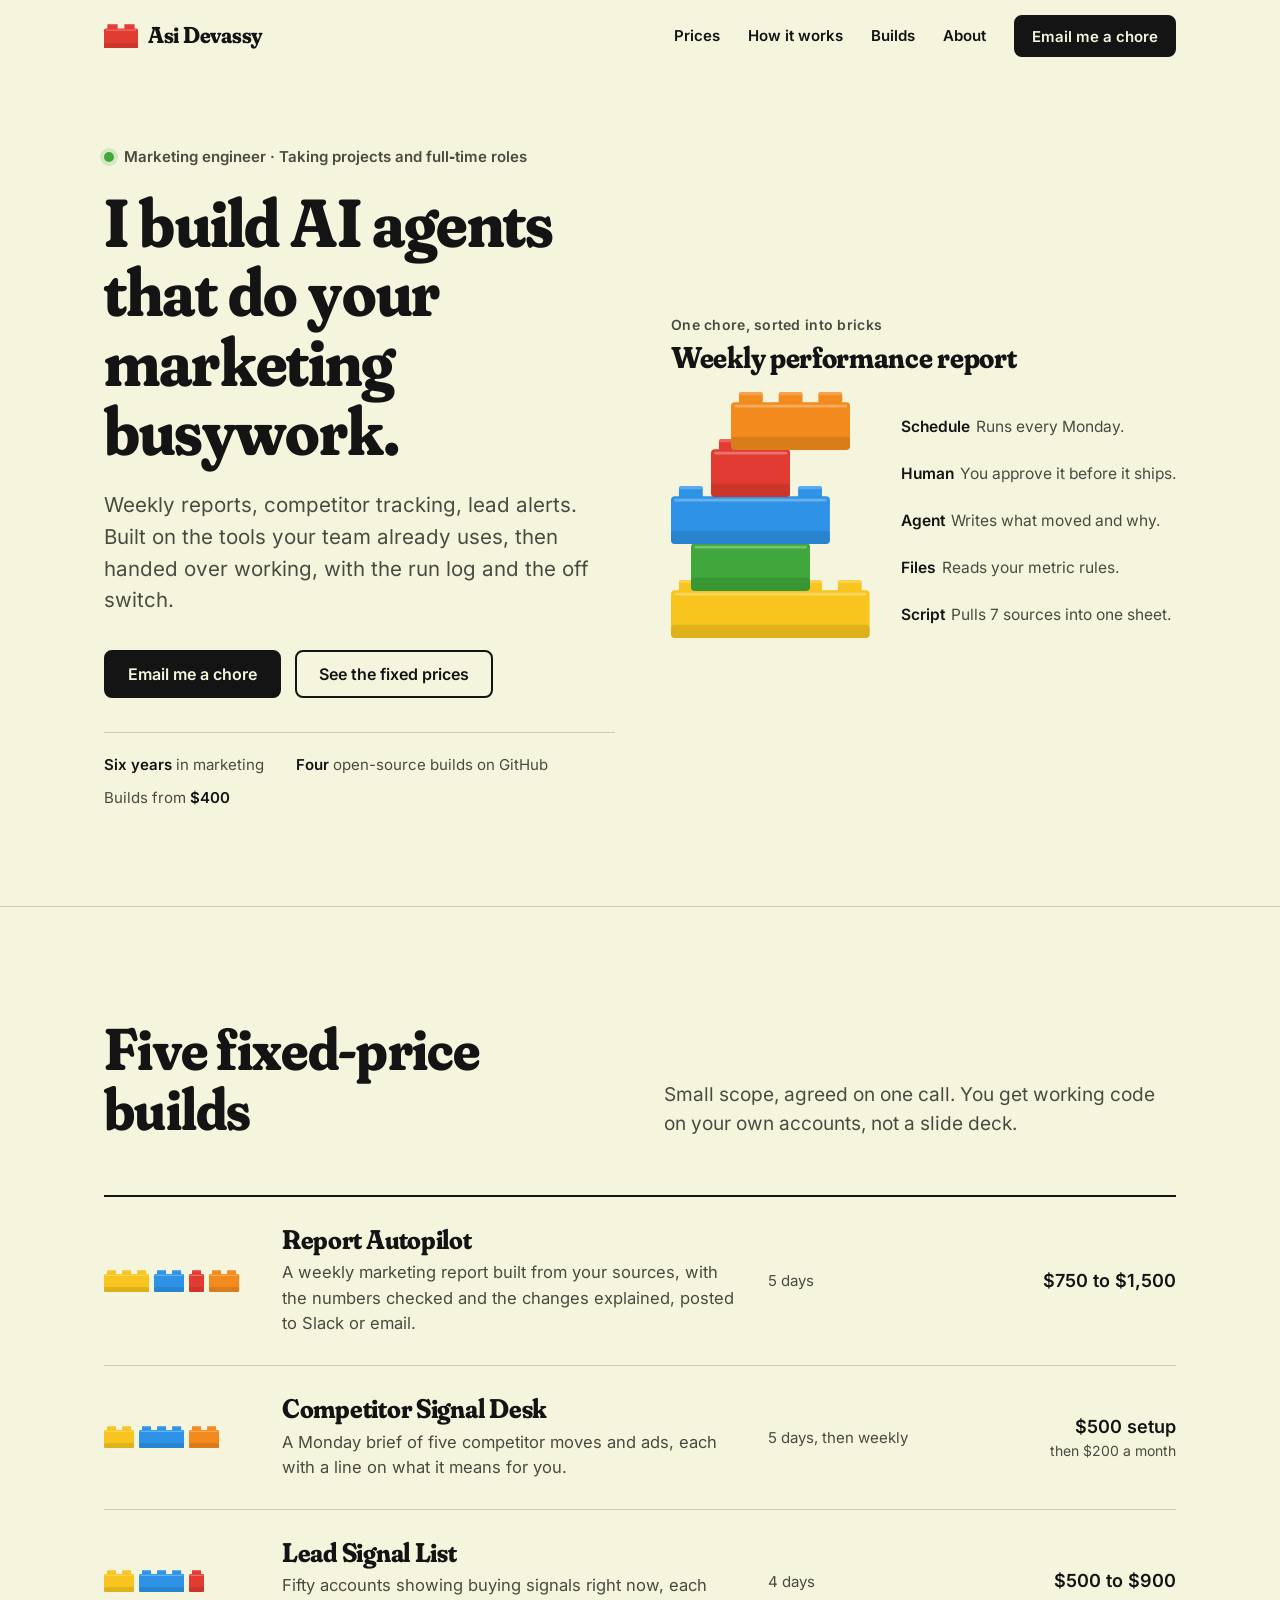
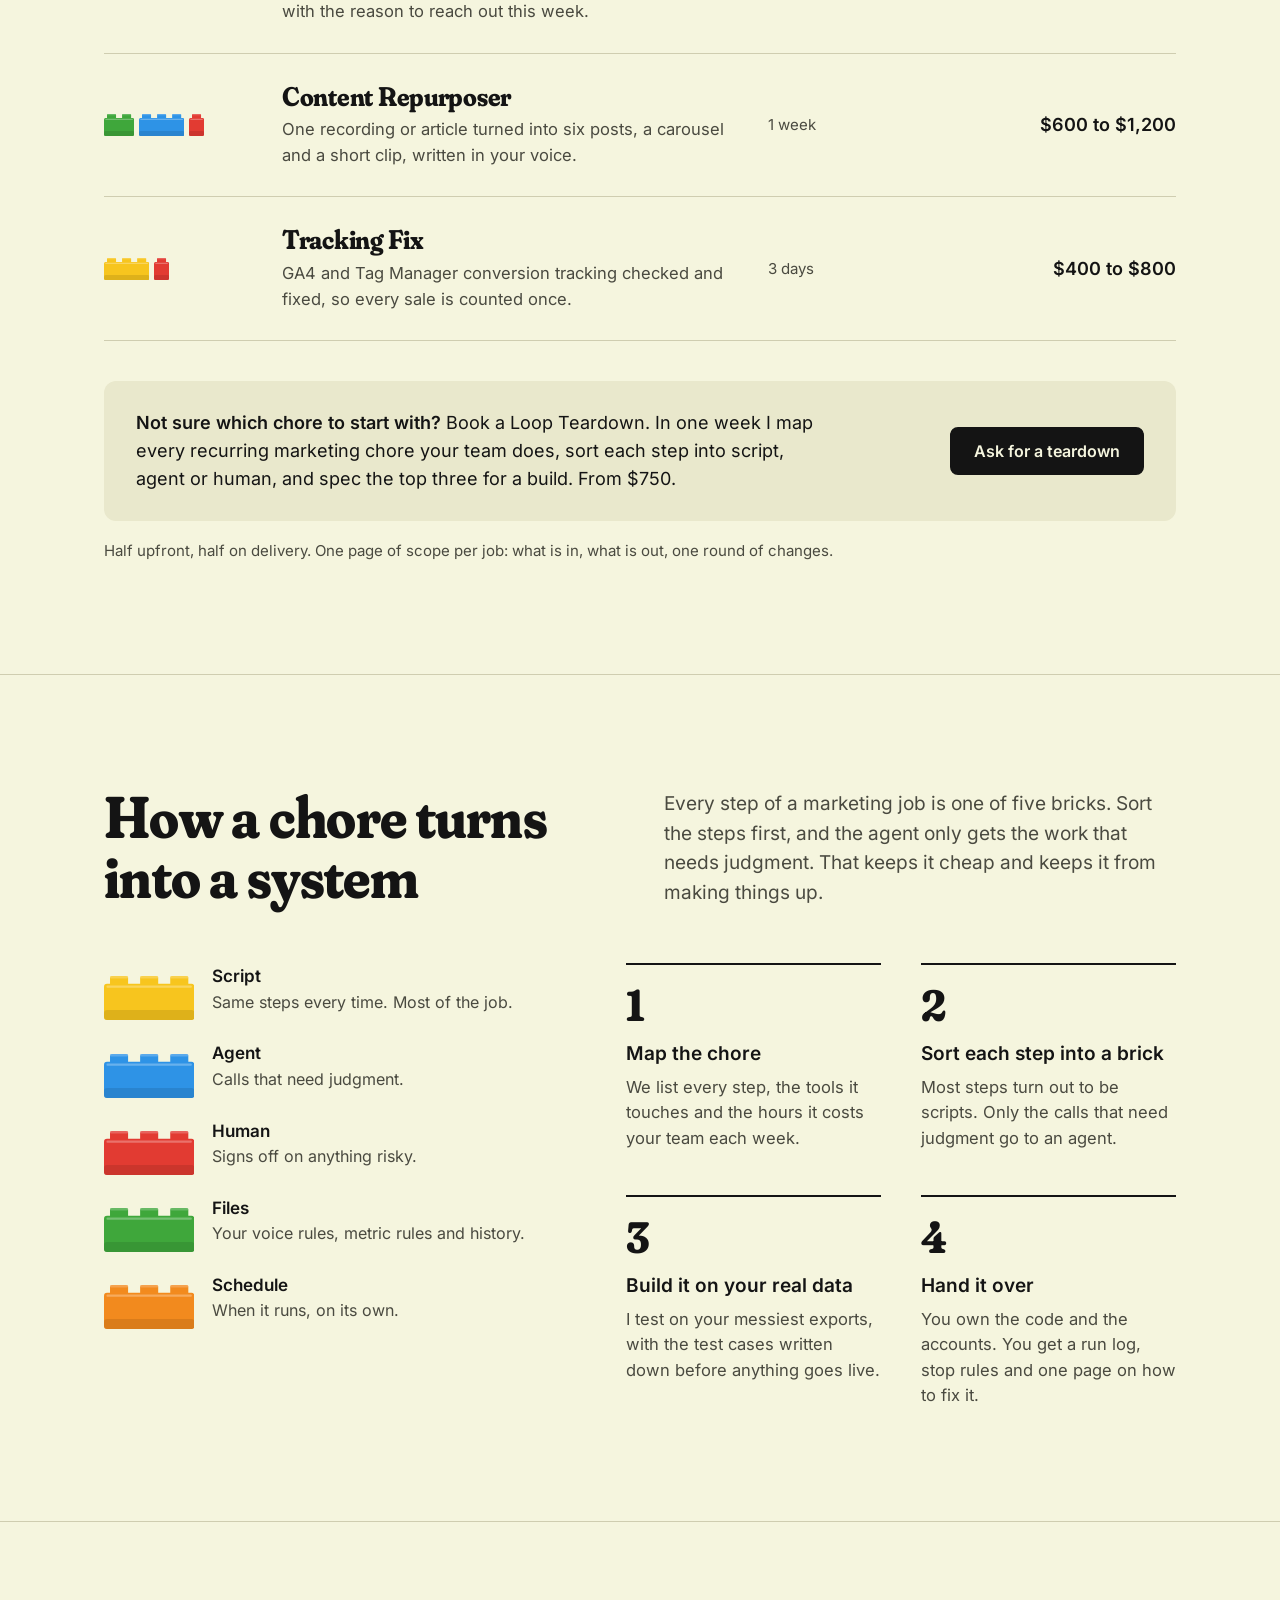
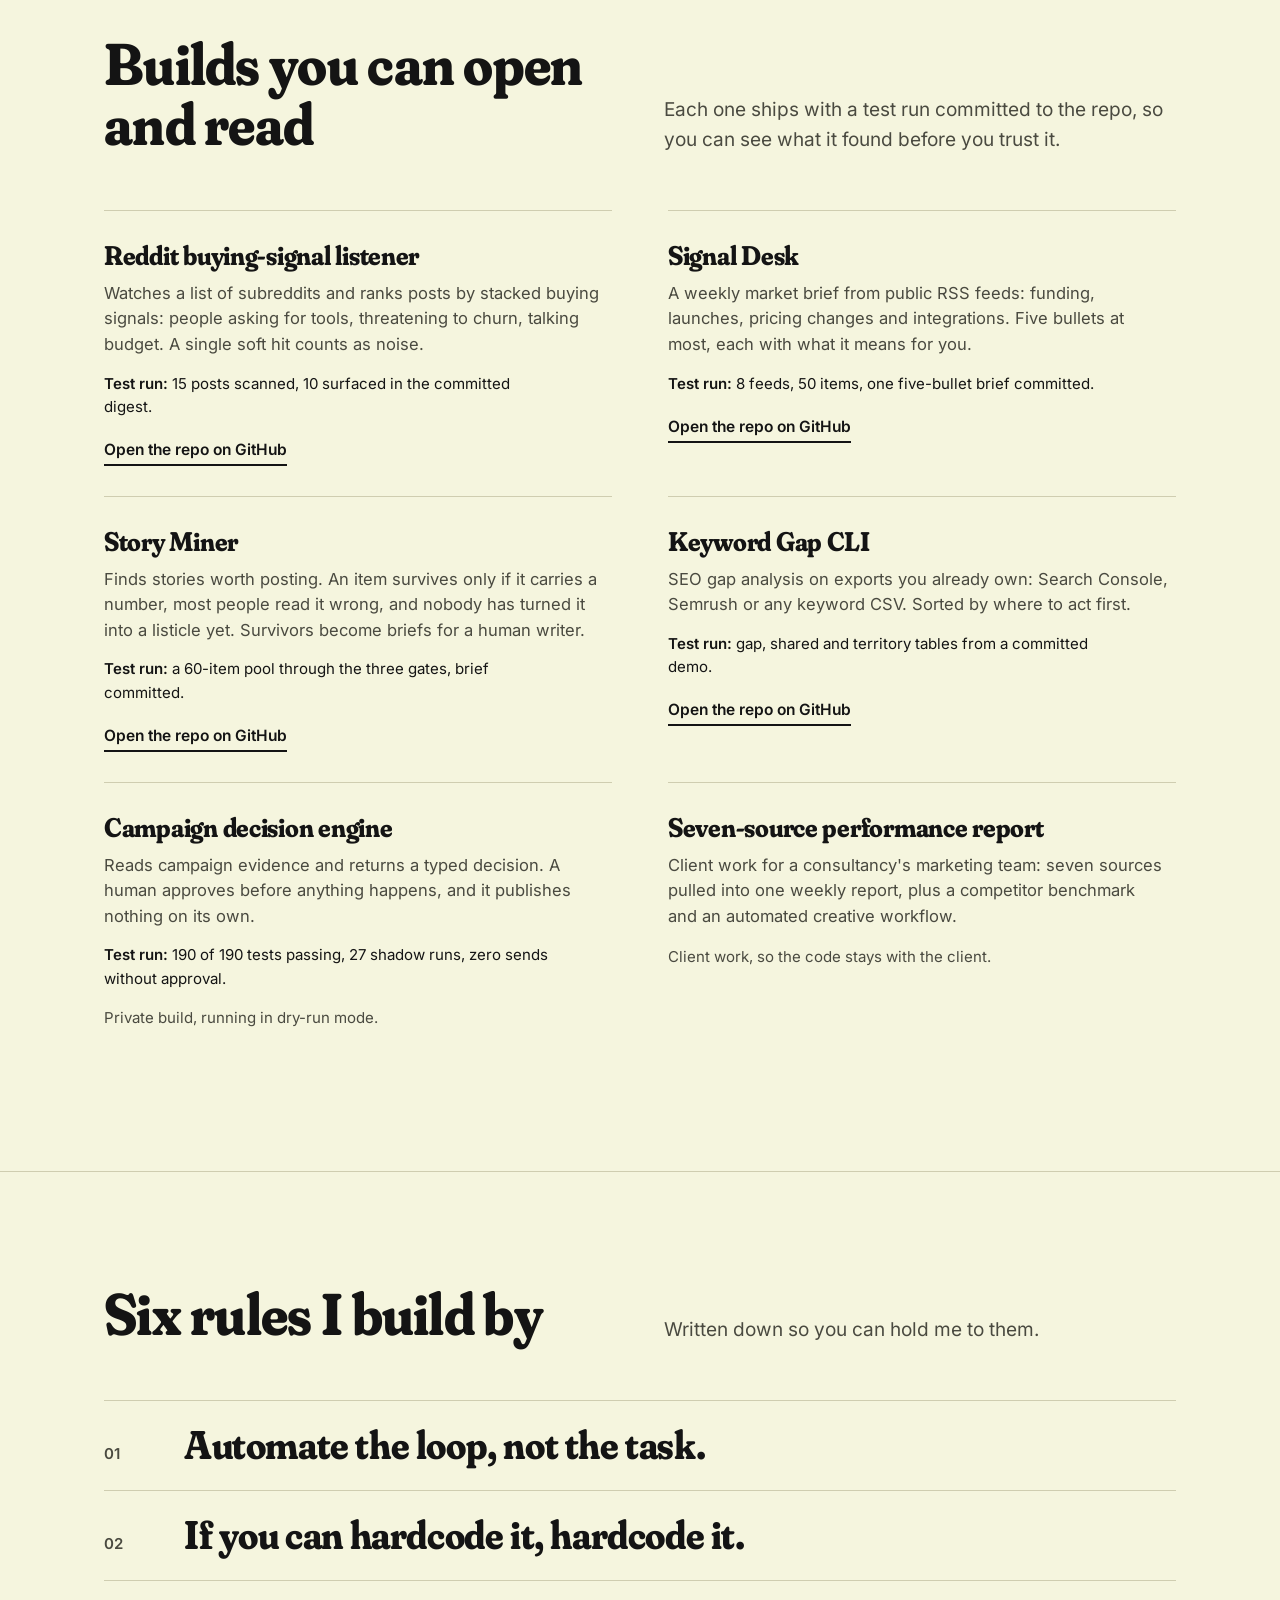
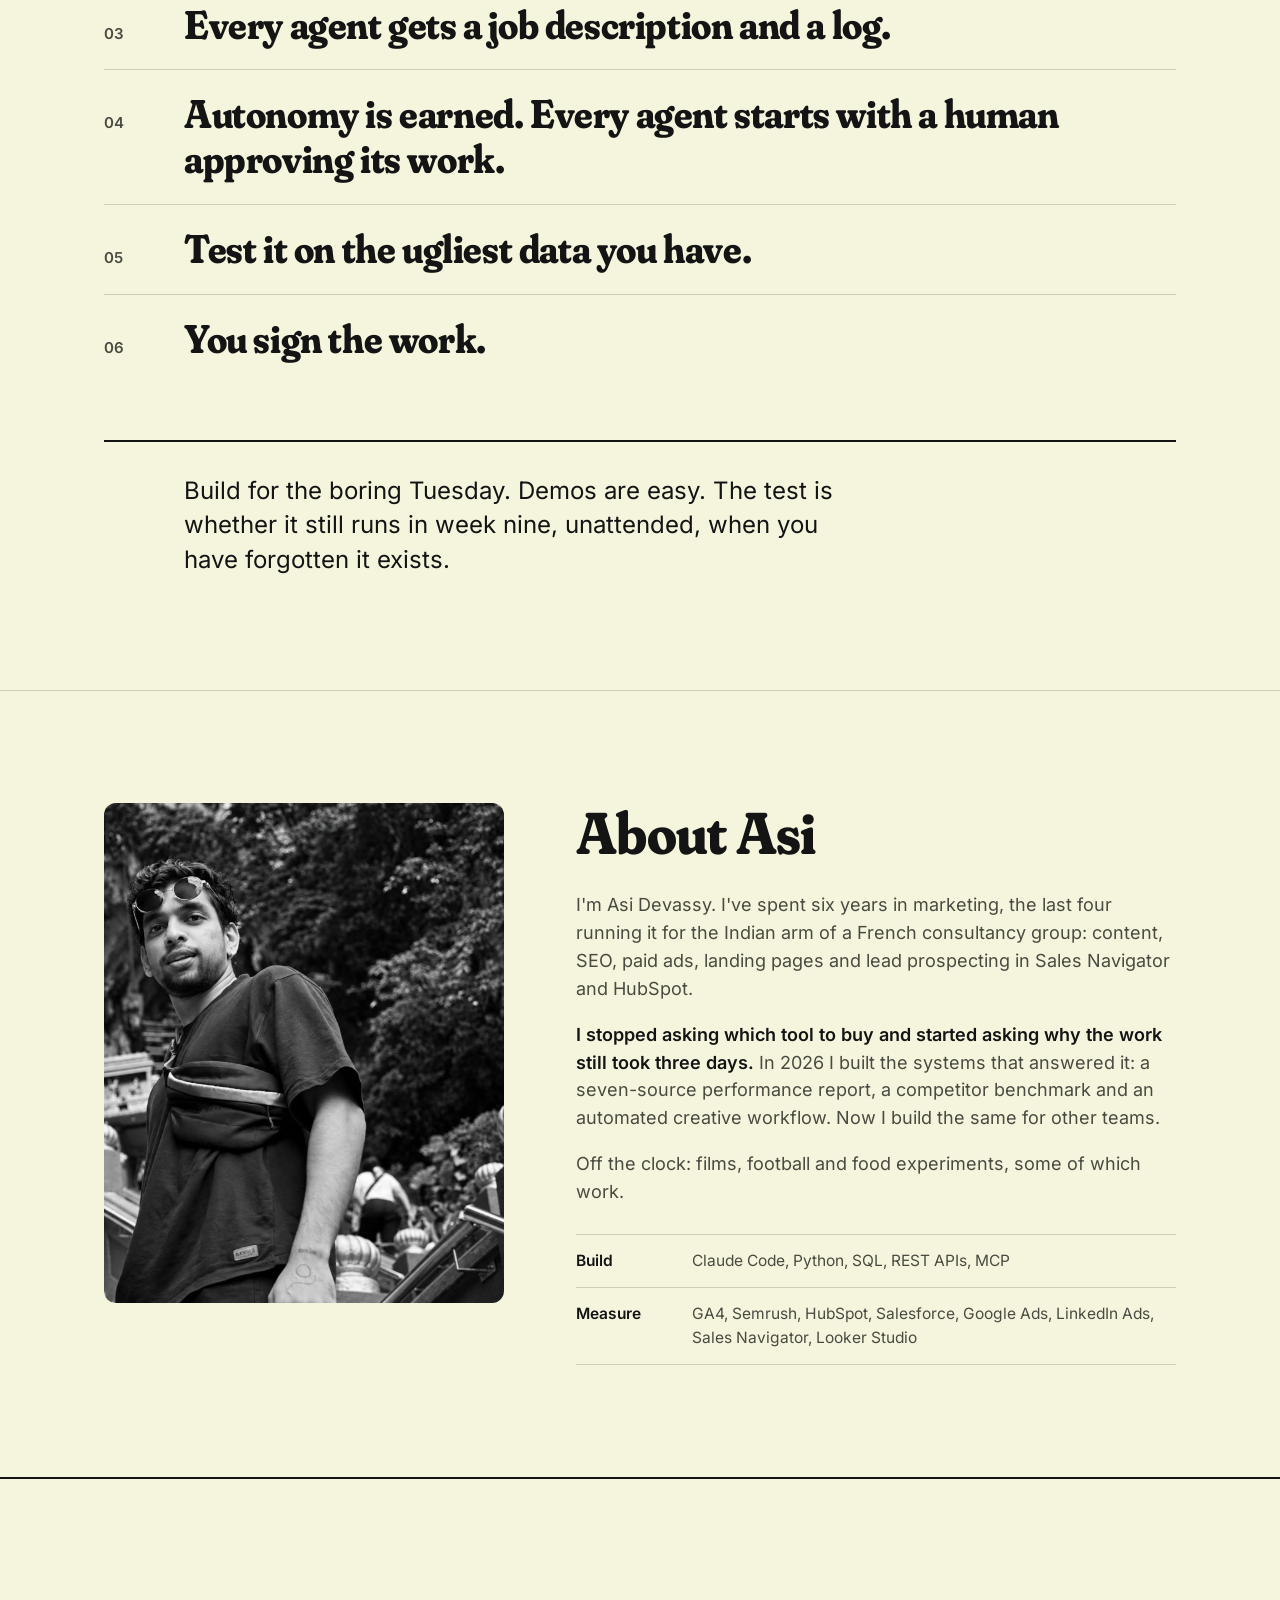
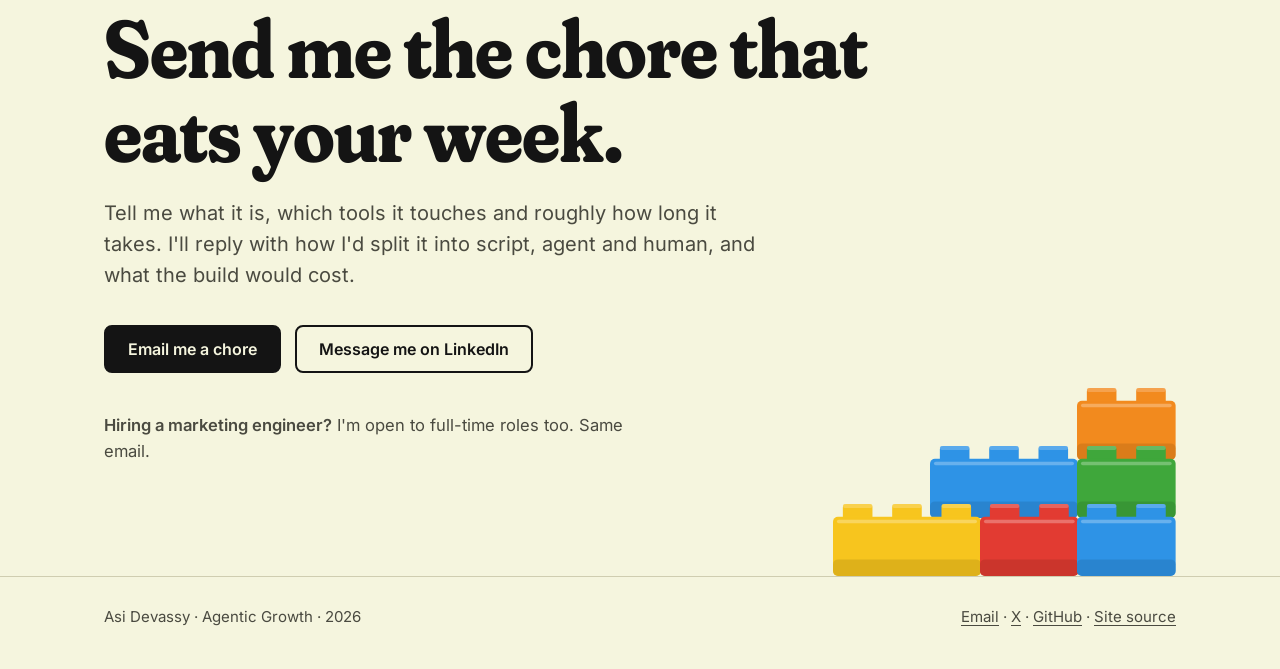
==== index.html @ 9653b728 "Fill contact email Co-Authored-By: Claude Opus 5.5 <noreply@anthropic.com> Claude-Session: https://c" ====
<!DOCTYPE html>
<html lang="en">
<head>
<meta charset="utf-8">
<meta name="viewport" content="width=device-width, initial-scale=1">
<title>Asi Devassy · AI agents for marketing teams</title>
<meta name="description" content="I build AI agents and automations that do a marketing team's weekly busywork: reports, competitor tracking and lead alerts. Fixed-price builds from $400.">
<meta property="og:title" content="Asi Devassy · AI agents for marketing teams">
<meta property="og:description" content="I build AI agents that do your marketing busywork. Fixed-price builds from $400, handed over working.">
<meta property="og:image" content="https://assisdevassy.com/og.png">
<meta property="og:type" content="website">
<meta name="twitter:card" content="summary_large_image">
<meta name="twitter:site" content="@_a31d_">
<meta name="theme-color" content="#F5F5DE">
<link rel="canonical" href="https://assisdevassy.com/">
<link rel="icon" type="image/png" sizes="32x32" href="favicon-32.png">
<link rel="apple-touch-icon" sizes="180x180" href="favicon-180.png">
<link rel="icon" type="image/png" sizes="512x512" href="favicon-512.png">
<link rel="preload" href="fonts/fraunces-latin-full-normal.woff2" as="font" type="font/woff2" crossorigin>
<style>
@font-face{font-family:"Fraunces";src:url(fonts/fraunces-latin-full-normal.woff2) format("woff2");font-weight:100 900;font-display:swap}
@font-face{font-family:"Inter";src:url(fonts/inter-latin-400-normal.woff2) format("woff2");font-weight:400;font-display:swap}
@font-face{font-family:"Inter";src:url(fonts/inter-latin-600-normal.woff2) format("woff2");font-weight:600;font-display:swap}
:root{
  --cream:#F5F5DE; --cream-deep:#E9E8CC; --hairline:#CFCDB0;
  --ink:#141414; --ink-2:#4A4A40;
  --y:#F7C51E; --b:#2E93E6; --r:#E23B32; --g:#3FA73B; --o:#F28A1E;
  --display:"Cooper BT","Cooper Std","Fraunces",Georgia,serif;
  --text:"Inter",system-ui,-apple-system,sans-serif;
  --edge:clamp(20px,5vw,72px);
}
*,*::before,*::after{box-sizing:border-box;margin:0;padding:0}
html{scroll-behavior:smooth;scroll-padding-top:84px}
body{background:var(--cream);color:var(--ink);font-family:var(--text);font-size:18px;line-height:1.55;-webkit-font-smoothing:antialiased;text-rendering:optimizeLegibility}
::selection{background:var(--y);color:var(--ink)}
a{color:inherit}
img,svg{display:block}
.wrap{max-width:1200px;margin:0 auto;padding:0 var(--edge)}
.d{font-family:var(--display);font-weight:700;font-variation-settings:"SOFT" 100,"WONK" 0,"opsz" 144;letter-spacing:-.012em;line-height:1.02}
.skip{position:absolute;left:12px;top:-60px;background:var(--ink);color:var(--cream);padding:10px 14px;border-radius:6px;z-index:50}
.skip:focus{top:12px}
:focus-visible{outline:3px solid var(--b);outline-offset:3px;border-radius:4px}

/* nav */
.nav{position:sticky;top:0;z-index:20;background:rgba(245,245,222,.94);backdrop-filter:saturate(1.2) blur(6px);border-bottom:1px solid transparent;transition:border-color .2s}
.nav.scrolled{border-bottom-color:var(--hairline)}
.nav .wrap{display:flex;align-items:center;justify-content:space-between;gap:24px;height:72px}
.mark{display:flex;align-items:center;gap:10px;text-decoration:none;font-size:23px}
.mark .brick{width:34px;height:auto}
.links{display:flex;align-items:center;gap:28px;font-size:15px;font-weight:600}
.links a:not(.btn){text-decoration:none;background:linear-gradient(var(--ink),var(--ink)) 0 100%/0 2px no-repeat;padding:6px 0;transition:background-size .2s}
.links a:not(.btn):hover{background-size:100% 2px}

/* buttons */
.btn{display:inline-flex;align-items:center;justify-content:center;gap:8px;min-height:48px;padding:0 22px;border-radius:8px;font:600 16px/1 var(--text);text-decoration:none;border:2px solid var(--ink);transition:transform .12s,background-color .12s,color .12s}
.btn:hover{transform:translateY(-2px)}
.btn:active{transform:translateY(0)}
.btn.solid{background:var(--ink);color:var(--cream)}
.btn.solid:hover{background:#000}
.btn.line{background:transparent;color:var(--ink)}
.btn.line:hover{background:var(--ink);color:var(--cream)}
.nav .btn{min-height:42px;padding:0 16px;font-size:15px}

/* hero */
.hero{padding:72px 0 96px}
.hero .wrap{display:grid;grid-template-columns:1.15fr .85fr;gap:56px;align-items:center}
.eyebrow{font-size:15px;font-weight:600;color:var(--ink-2);display:flex;align-items:center;gap:10px}
.eyebrow i{width:10px;height:10px;border-radius:50%;background:var(--g);box-shadow:0 0 0 4px rgba(63,167,59,.18)}
.hero h1{font-size:clamp(42px,5.3vw,74px);margin:20px 0 24px;max-width:14ch}
.hero .sub{font-size:clamp(18px,1.6vw,21px);color:var(--ink-2);max-width:40ch}
.ctas{display:flex;flex-wrap:wrap;gap:14px;margin-top:34px}
.facts{margin-top:34px;padding-top:20px;border-top:1px solid var(--hairline);display:flex;flex-wrap:wrap;gap:10px 32px;font-size:15px;color:var(--ink-2)}
.facts b{color:var(--ink);font-weight:600}

/* the chore stack */
.stack{justify-self:end;width:100%;max-width:560px}
.stack h2{font:600 14px/1.3 var(--text);color:var(--ink-2);margin-bottom:26px;letter-spacing:.02em}
.stack h2 b{display:block;font-family:var(--display);font-weight:700;font-variation-settings:"SOFT" 100,"opsz" 144;font-size:30px;color:var(--ink);letter-spacing:-.01em;margin-top:4px}
.row{position:relative;display:grid;grid-template-columns:214px 1fr;align-items:center;gap:16px;margin-top:-11px}
.row .brick{height:58px;width:auto;margin-left:var(--x,0)}
.row p{font-size:15.5px;line-height:1.3;color:var(--ink-2);white-space:nowrap;padding-top:12px}
.row p b{color:var(--ink);font-weight:600;margin-right:6px}
@media (prefers-reduced-motion:no-preference){
  .row{animation:drop .55s cubic-bezier(.2,.9,.25,1.15) both;animation-delay:calc(var(--i) * 140ms + 200ms)}
  @keyframes drop{from{opacity:0;transform:translateY(-46px)}to{opacity:1;transform:none}}
}

/* sections */
section.s{padding:112px 0;border-top:1px solid var(--hairline)}
.shead{display:grid;grid-template-columns:1fr 1fr;gap:48px;align-items:end;margin-bottom:56px}
.shead h2{font-size:clamp(36px,4.6vw,60px);max-width:14ch}
.shead p{color:var(--ink-2);max-width:44ch;font-size:19px}

/* offers */
.offers{border-top:2px solid var(--ink)}
.offer{display:grid;grid-template-columns:150px 1fr 170px 210px;gap:28px;align-items:center;padding:28px 0;border-bottom:1px solid var(--hairline)}
.mini{display:flex;flex-wrap:wrap;gap:4px 5px;align-items:flex-end}
.mini .brick{height:22px;width:auto}
.offer h3{font-family:var(--display);font-weight:700;font-variation-settings:"SOFT" 100,"opsz" 144;font-size:27px;letter-spacing:-.01em;line-height:1.1}
.offer p{color:var(--ink-2);font-size:16.5px;margin-top:6px;max-width:48ch}
.offer .t{font-size:15px;color:var(--ink-2)}
.offer .p{font-weight:600;font-size:18px;text-align:right}
.offer .p small{display:block;font-weight:400;font-size:14px;color:var(--ink-2)}
.teardown{margin-top:40px;display:flex;align-items:center;justify-content:space-between;gap:32px;background:var(--cream-deep);border-radius:12px;padding:28px 32px}
.teardown p{font-size:18px;max-width:62ch}
.teardown p b{font-weight:600}
.terms{margin-top:18px;font-size:15px;color:var(--ink-2)}

/* method */
.method{display:grid;grid-template-columns:.9fr 1.1fr;gap:72px}
.legend{display:flex;flex-direction:column;gap:20px}
.legend div{display:flex;align-items:flex-end;gap:18px}
.legend .brick{height:44px;width:auto;flex:none}
.legend p{font-size:16px;color:var(--ink-2);padding-bottom:6px}
.legend p b{display:block;color:var(--ink);font-size:17px}
.steps{list-style:none;counter-reset:s;display:grid;grid-template-columns:1fr 1fr;gap:44px 40px}
.steps li{counter-increment:s;border-top:2px solid var(--ink);padding-top:18px}
.steps li::before{content:counter(s);font-family:var(--display);font-weight:700;font-variation-settings:"SOFT" 100,"opsz" 144;font-size:44px;line-height:1;display:block;margin-bottom:12px}
.steps h3{font-size:19px;font-weight:600;margin-bottom:6px}
.steps p{color:var(--ink-2);font-size:16.5px}

/* builds */
.builds{display:grid;grid-template-columns:1fr 1fr;gap:0 56px}
.build{padding:30px 0;border-top:1px solid var(--hairline);display:flex;flex-direction:column}
.build h3{font-family:var(--display);font-weight:700;font-variation-settings:"SOFT" 100,"opsz" 144;font-size:27px;letter-spacing:-.01em;line-height:1.1}
.build p{color:var(--ink-2);font-size:16.5px;margin-top:10px;max-width:50ch}
.build .proof{margin-top:14px;font-size:15px;color:var(--ink)}
.build .proof b{font-weight:600}
.build .go{margin-top:16px;font-weight:600;font-size:15.5px;text-decoration:none;display:inline-flex;align-self:flex-start;background:linear-gradient(var(--ink),var(--ink)) 0 100%/100% 2px no-repeat;padding:4px 0}
.build .go:hover{background-size:0 2px}
.build .tag{margin-top:16px;font-size:15px;color:var(--ink-2)}

/* rules */
.rules{list-style:none;counter-reset:r}
.rules li{counter-increment:r;display:grid;grid-template-columns:80px 1fr;align-items:baseline;padding:22px 0;border-top:1px solid var(--hairline)}
.rules li::before{content:counter(r,decimal-leading-zero);font-size:15px;font-weight:600;color:var(--ink-2)}
.rules li span{font-family:var(--display);font-weight:700;font-variation-settings:"SOFT" 100,"opsz" 144;font-size:clamp(26px,3.2vw,40px);line-height:1.12;letter-spacing:-.01em}
.tuesday{margin-top:56px;display:grid;grid-template-columns:80px 1fr;padding-top:32px;border-top:2px solid var(--ink)}
.tuesday p{font-size:clamp(20px,2vw,24px);max-width:46ch;line-height:1.45}

/* about */
.about{display:grid;grid-template-columns:.8fr 1.2fr;gap:72px;align-items:start}
.about img{width:100%;height:auto;border-radius:12px;aspect-ratio:4/5;object-fit:cover}
.about h2{font-size:clamp(36px,4.6vw,60px);margin-bottom:28px}
.about p{font-size:18px;color:var(--ink-2);max-width:56ch;margin-bottom:18px}
.about p strong{color:var(--ink);font-weight:600}
.tools{margin-top:28px;border-top:1px solid var(--hairline)}
.tools div{display:grid;grid-template-columns:100px 1fr;gap:16px;padding:14px 0;border-bottom:1px solid var(--hairline);font-size:15.5px}
.tools b{font-weight:600}
.tools span{color:var(--ink-2)}

/* close */
.close{padding:128px 0 112px;border-top:2px solid var(--ink);position:relative;overflow:hidden}
.close h2{font-size:clamp(44px,6.4vw,84px);max-width:15ch}
.close p{font-size:20px;color:var(--ink-2);max-width:52ch;margin-top:24px}
.close .roles{margin-top:40px;font-size:16.5px}
.close .roles b{font-weight:600}
.wall{position:absolute;right:var(--edge);bottom:-112px;display:flex;flex-direction:column;align-items:flex-end;pointer-events:none}
.wall div{display:flex;margin-top:-14px}
.wall .brick{height:72px;width:auto;margin-left:-1px}
.close .wrap{position:relative}

footer{border-top:1px solid var(--hairline);padding:28px 0 40px;font-size:15px;color:var(--ink-2)}
footer .wrap{display:flex;justify-content:space-between;flex-wrap:wrap;gap:12px 28px}
footer a{text-underline-offset:3px}

/* tablet */
@media (max-width:1024px){
  .hero .wrap{grid-template-columns:1fr;gap:64px}
  .stack{justify-self:start}
  .close h2,.close p{max-width:none}
  .offer{grid-template-columns:120px 1fr 190px;}
  .offer .t{grid-column:2;margin-top:-16px}
  .offer .p{grid-row:1;grid-column:3}
  .method,.about{grid-template-columns:1fr;gap:56px}
  .about img{max-width:420px}
  .wall{opacity:.35}
}
/* phone */
@media (max-width:720px){
  body{font-size:17px}
  .links a:not(.btn){display:none}
  .hero{padding:44px 0 72px}
  .ctas .btn{flex:1 1 100%}
  section.s{padding:80px 0}
  .shead{grid-template-columns:1fr;gap:16px;margin-bottom:40px}
  .offer{grid-template-columns:1fr;gap:10px;padding:24px 0}
  .offer .t,.offer .p{grid-column:auto;grid-row:auto;margin:0;text-align:left}
  .teardown{flex-direction:column;align-items:flex-start;padding:24px}
  .teardown .btn{width:100%}
  .steps,.builds{grid-template-columns:1fr}
  .rules li,.tuesday{grid-template-columns:48px 1fr}
  .row{grid-template-columns:124px 1fr;gap:12px;margin-top:-5px}
  .row .brick{height:40px;margin-left:calc(var(--x,0) / 2)}
  .row p{font-size:13px;line-height:1.25;padding-top:8px}
  .row p b{display:block;margin:0}
  .wall{display:none}
  .close{padding:88px 0}
}
</style>
</head>
<body>
<a class="skip" href="#main">Skip to content</a>

<header class="nav" id="nav">
  <div class="wrap">
    <a class="mark d" href="#top" aria-label="Asi Devassy, back to top"><svg class="brick" viewBox="0 0 60 43.8" width="60" height="43.8" aria-hidden="true" focusable="false"><rect x="6.0" y="0" width="18.0" height="10.8" rx="2.1" fill="#E23B32"/><rect x="6.0" y="0" width="18.0" height="2.4" rx="1.2" fill="#eb7670" opacity=".7"/><rect x="36.0" y="0" width="18.0" height="10.8" rx="2.1" fill="#E23B32"/><rect x="36.0" y="0" width="18.0" height="2.4" rx="1.2" fill="#eb7670" opacity=".7"/><rect y="7.8" width="60.0" height="36.0" rx="3.0" fill="#E23B32"/><rect y="33.7" width="60.0" height="10.1" rx="3.0" fill="#b93029" opacity=".55"/><rect x="2.4" y="9.6" width="55.2" height="2.1" rx="1.1" fill="#fff" opacity=".28"/></svg>Asi Devassy</a>
    <nav class="links" aria-label="Primary">
      <a href="#offers">Prices</a>
      <a href="#method">How it works</a>
      <a href="#builds">Builds</a>
      <a href="#about">About</a>
      <a class="btn solid" href="mailto:assisdevassy@gmail.com?subject=A%20chore%20for%20you">Email me a chore</a>
    </nav>
  </div>
</header>

<main id="main">

<section class="hero" id="top">
  <div class="wrap">
    <div>
      <p class="eyebrow"><i aria-hidden="true"></i>Marketing engineer · Taking projects and full‑time roles</p>
      <h1 class="d">I build AI agents that do your marketing busywork.</h1>
      <p class="sub">Weekly reports, competitor tracking, lead alerts. Built on the tools your team already uses, then handed over working, with the run log and the off switch.</p>
      <div class="ctas">
        <a class="btn solid" href="mailto:assisdevassy@gmail.com?subject=A%20chore%20for%20you">Email me a chore</a>
        <a class="btn line" href="#offers">See the fixed prices</a>
      </div>
      <p class="facts"><span><b>Six years</b> in marketing</span><span><b>Four</b> open-source builds on GitHub</span><span>Builds from <b>$400</b></span></p>
    </div>

    <div class="stack" role="img" aria-label="A weekly performance report split into its parts: a script pulls seven sources, an agent writes what moved and why, it reads your metric rules and past reports, you approve it, and it runs every Monday morning.">
      <h2>One chore, sorted into bricks<b>Weekly performance report</b></h2>
      <div class="row" style="--i:4;z-index:5;--x:60px"><svg class="brick" viewBox="0 0 120 58.4" width="120" height="58.4" aria-hidden="true" focusable="false"><rect x="8.0" y="0" width="24.0" height="14.4" rx="2.8" fill="#F28A1E"/><rect x="8.0" y="0" width="24.0" height="3.2" rx="1.6" fill="#f6ad62" opacity=".7"/><rect x="48.0" y="0" width="24.0" height="14.4" rx="2.8" fill="#F28A1E"/><rect x="48.0" y="0" width="24.0" height="3.2" rx="1.6" fill="#f6ad62" opacity=".7"/><rect x="88.0" y="0" width="24.0" height="14.4" rx="2.8" fill="#F28A1E"/><rect x="88.0" y="0" width="24.0" height="3.2" rx="1.6" fill="#f6ad62" opacity=".7"/><rect y="10.4" width="120.0" height="48.0" rx="4.0" fill="#F28A1E"/><rect y="45.0" width="120.0" height="13.4" rx="4.0" fill="#c67119" opacity=".55"/><rect x="3.2" y="12.8" width="113.6" height="2.8" rx="1.4" fill="#fff" opacity=".28"/></svg><p><b>Schedule</b>Runs every Monday.</p></div>
      <div class="row" style="--i:3;z-index:4;--x:40px"><svg class="brick" viewBox="0 0 80 58.4" width="80" height="58.4" aria-hidden="true" focusable="false"><rect x="8.0" y="0" width="24.0" height="14.4" rx="2.8" fill="#E23B32"/><rect x="8.0" y="0" width="24.0" height="3.2" rx="1.6" fill="#eb7670" opacity=".7"/><rect x="48.0" y="0" width="24.0" height="14.4" rx="2.8" fill="#E23B32"/><rect x="48.0" y="0" width="24.0" height="3.2" rx="1.6" fill="#eb7670" opacity=".7"/><rect y="10.4" width="80.0" height="48.0" rx="4.0" fill="#E23B32"/><rect y="45.0" width="80.0" height="13.4" rx="4.0" fill="#b93029" opacity=".55"/><rect x="3.2" y="12.8" width="73.6" height="2.8" rx="1.4" fill="#fff" opacity=".28"/></svg><p><b>Human</b>You approve it before it ships.</p></div>
      <div class="row" style="--i:2;z-index:3"><svg class="brick" viewBox="0 0 160 58.4" width="160" height="58.4" aria-hidden="true" focusable="false"><rect x="8.0" y="0" width="24.0" height="14.4" rx="2.8" fill="#2E93E6"/><rect x="8.0" y="0" width="24.0" height="3.2" rx="1.6" fill="#6db3ee" opacity=".7"/><rect x="48.0" y="0" width="24.0" height="14.4" rx="2.8" fill="#2E93E6"/><rect x="48.0" y="0" width="24.0" height="3.2" rx="1.6" fill="#6db3ee" opacity=".7"/><rect x="88.0" y="0" width="24.0" height="14.4" rx="2.8" fill="#2E93E6"/><rect x="88.0" y="0" width="24.0" height="3.2" rx="1.6" fill="#6db3ee" opacity=".7"/><rect x="128.0" y="0" width="24.0" height="14.4" rx="2.8" fill="#2E93E6"/><rect x="128.0" y="0" width="24.0" height="3.2" rx="1.6" fill="#6db3ee" opacity=".7"/><rect y="10.4" width="160.0" height="48.0" rx="4.0" fill="#2E93E6"/><rect y="45.0" width="160.0" height="13.4" rx="4.0" fill="#2679bd" opacity=".55"/><rect x="3.2" y="12.8" width="153.6" height="2.8" rx="1.4" fill="#fff" opacity=".28"/></svg><p><b>Agent</b>Writes what moved and why.</p></div>
      <div class="row" style="--i:1;z-index:2;--x:20px"><svg class="brick" viewBox="0 0 120 58.4" width="120" height="58.4" aria-hidden="true" focusable="false"><rect x="8.0" y="0" width="24.0" height="14.4" rx="2.8" fill="#3FA73B"/><rect x="8.0" y="0" width="24.0" height="3.2" rx="1.6" fill="#79c176" opacity=".7"/><rect x="48.0" y="0" width="24.0" height="14.4" rx="2.8" fill="#3FA73B"/><rect x="48.0" y="0" width="24.0" height="3.2" rx="1.6" fill="#79c176" opacity=".7"/><rect x="88.0" y="0" width="24.0" height="14.4" rx="2.8" fill="#3FA73B"/><rect x="88.0" y="0" width="24.0" height="3.2" rx="1.6" fill="#79c176" opacity=".7"/><rect y="10.4" width="120.0" height="48.0" rx="4.0" fill="#3FA73B"/><rect y="45.0" width="120.0" height="13.4" rx="4.0" fill="#348930" opacity=".55"/><rect x="3.2" y="12.8" width="113.6" height="2.8" rx="1.4" fill="#fff" opacity=".28"/></svg><p><b>Files</b>Reads your metric rules.</p></div>
      <div class="row" style="--i:0;z-index:1"><svg class="brick" viewBox="0 0 200 58.4" width="200" height="58.4" aria-hidden="true" focusable="false"><rect x="8.0" y="0" width="24.0" height="14.4" rx="2.8" fill="#F7C51E"/><rect x="8.0" y="0" width="24.0" height="3.2" rx="1.6" fill="#f9d662" opacity=".7"/><rect x="48.0" y="0" width="24.0" height="14.4" rx="2.8" fill="#F7C51E"/><rect x="48.0" y="0" width="24.0" height="3.2" rx="1.6" fill="#f9d662" opacity=".7"/><rect x="88.0" y="0" width="24.0" height="14.4" rx="2.8" fill="#F7C51E"/><rect x="88.0" y="0" width="24.0" height="3.2" rx="1.6" fill="#f9d662" opacity=".7"/><rect x="128.0" y="0" width="24.0" height="14.4" rx="2.8" fill="#F7C51E"/><rect x="128.0" y="0" width="24.0" height="3.2" rx="1.6" fill="#f9d662" opacity=".7"/><rect x="168.0" y="0" width="24.0" height="14.4" rx="2.8" fill="#F7C51E"/><rect x="168.0" y="0" width="24.0" height="3.2" rx="1.6" fill="#f9d662" opacity=".7"/><rect y="10.4" width="200.0" height="48.0" rx="4.0" fill="#F7C51E"/><rect y="45.0" width="200.0" height="13.4" rx="4.0" fill="#cba219" opacity=".55"/><rect x="3.2" y="12.8" width="193.6" height="2.8" rx="1.4" fill="#fff" opacity=".28"/></svg><p><b>Script</b>Pulls 7 sources into one sheet.</p></div>
    </div>
  </div>
</section>

<section class="s" id="offers">
  <div class="wrap">
    <div class="shead">
      <h2 class="d">Five fixed-price builds</h2>
      <p>Small scope, agreed on one call. You get working code on your own accounts, not a slide deck.</p>
    </div>

    <div class="offers">
      <article class="offer">
        <div class="mini" aria-label="Built from script, agent, human and schedule bricks"><svg class="brick" viewBox="0 0 60 29.2" width="60" height="29.2" aria-hidden="true" focusable="false"><rect x="4.0" y="0" width="12.0" height="7.2" rx="1.4" fill="#F7C51E"/><rect x="4.0" y="0" width="12.0" height="1.6" rx="0.8" fill="#f9d662" opacity=".7"/><rect x="24.0" y="0" width="12.0" height="7.2" rx="1.4" fill="#F7C51E"/><rect x="24.0" y="0" width="12.0" height="1.6" rx="0.8" fill="#f9d662" opacity=".7"/><rect x="44.0" y="0" width="12.0" height="7.2" rx="1.4" fill="#F7C51E"/><rect x="44.0" y="0" width="12.0" height="1.6" rx="0.8" fill="#f9d662" opacity=".7"/><rect y="5.2" width="60.0" height="24.0" rx="2.0" fill="#F7C51E"/><rect y="22.5" width="60.0" height="6.7" rx="2.0" fill="#cba219" opacity=".55"/><rect x="1.6" y="6.4" width="56.8" height="1.4" rx="0.7" fill="#fff" opacity=".28"/></svg><svg class="brick" viewBox="0 0 40 29.2" width="40" height="29.2" aria-hidden="true" focusable="false"><rect x="4.0" y="0" width="12.0" height="7.2" rx="1.4" fill="#2E93E6"/><rect x="4.0" y="0" width="12.0" height="1.6" rx="0.8" fill="#6db3ee" opacity=".7"/><rect x="24.0" y="0" width="12.0" height="7.2" rx="1.4" fill="#2E93E6"/><rect x="24.0" y="0" width="12.0" height="1.6" rx="0.8" fill="#6db3ee" opacity=".7"/><rect y="5.2" width="40.0" height="24.0" rx="2.0" fill="#2E93E6"/><rect y="22.5" width="40.0" height="6.7" rx="2.0" fill="#2679bd" opacity=".55"/><rect x="1.6" y="6.4" width="36.8" height="1.4" rx="0.7" fill="#fff" opacity=".28"/></svg><svg class="brick" viewBox="0 0 20 29.2" width="20" height="29.2" aria-hidden="true" focusable="false"><rect x="4.0" y="0" width="12.0" height="7.2" rx="1.4" fill="#E23B32"/><rect x="4.0" y="0" width="12.0" height="1.6" rx="0.8" fill="#eb7670" opacity=".7"/><rect y="5.2" width="20.0" height="24.0" rx="2.0" fill="#E23B32"/><rect y="22.5" width="20.0" height="6.7" rx="2.0" fill="#b93029" opacity=".55"/><rect x="1.6" y="6.4" width="16.8" height="1.4" rx="0.7" fill="#fff" opacity=".28"/></svg><svg class="brick" viewBox="0 0 40 29.2" width="40" height="29.2" aria-hidden="true" focusable="false"><rect x="4.0" y="0" width="12.0" height="7.2" rx="1.4" fill="#F28A1E"/><rect x="4.0" y="0" width="12.0" height="1.6" rx="0.8" fill="#f6ad62" opacity=".7"/><rect x="24.0" y="0" width="12.0" height="7.2" rx="1.4" fill="#F28A1E"/><rect x="24.0" y="0" width="12.0" height="1.6" rx="0.8" fill="#f6ad62" opacity=".7"/><rect y="5.2" width="40.0" height="24.0" rx="2.0" fill="#F28A1E"/><rect y="22.5" width="40.0" height="6.7" rx="2.0" fill="#c67119" opacity=".55"/><rect x="1.6" y="6.4" width="36.8" height="1.4" rx="0.7" fill="#fff" opacity=".28"/></svg></div>
        <div><h3>Report Autopilot</h3><p>A weekly marketing report built from your sources, with the numbers checked and the changes explained, posted to Slack or email.</p></div>
        <span class="t">5 days</span>
        <span class="p">$750 to $1,500</span>
      </article>
      <article class="offer">
        <div class="mini" aria-label="Built from script, agent and schedule bricks"><svg class="brick" viewBox="0 0 40 29.2" width="40" height="29.2" aria-hidden="true" focusable="false"><rect x="4.0" y="0" width="12.0" height="7.2" rx="1.4" fill="#F7C51E"/><rect x="4.0" y="0" width="12.0" height="1.6" rx="0.8" fill="#f9d662" opacity=".7"/><rect x="24.0" y="0" width="12.0" height="7.2" rx="1.4" fill="#F7C51E"/><rect x="24.0" y="0" width="12.0" height="1.6" rx="0.8" fill="#f9d662" opacity=".7"/><rect y="5.2" width="40.0" height="24.0" rx="2.0" fill="#F7C51E"/><rect y="22.5" width="40.0" height="6.7" rx="2.0" fill="#cba219" opacity=".55"/><rect x="1.6" y="6.4" width="36.8" height="1.4" rx="0.7" fill="#fff" opacity=".28"/></svg><svg class="brick" viewBox="0 0 60 29.2" width="60" height="29.2" aria-hidden="true" focusable="false"><rect x="4.0" y="0" width="12.0" height="7.2" rx="1.4" fill="#2E93E6"/><rect x="4.0" y="0" width="12.0" height="1.6" rx="0.8" fill="#6db3ee" opacity=".7"/><rect x="24.0" y="0" width="12.0" height="7.2" rx="1.4" fill="#2E93E6"/><rect x="24.0" y="0" width="12.0" height="1.6" rx="0.8" fill="#6db3ee" opacity=".7"/><rect x="44.0" y="0" width="12.0" height="7.2" rx="1.4" fill="#2E93E6"/><rect x="44.0" y="0" width="12.0" height="1.6" rx="0.8" fill="#6db3ee" opacity=".7"/><rect y="5.2" width="60.0" height="24.0" rx="2.0" fill="#2E93E6"/><rect y="22.5" width="60.0" height="6.7" rx="2.0" fill="#2679bd" opacity=".55"/><rect x="1.6" y="6.4" width="56.8" height="1.4" rx="0.7" fill="#fff" opacity=".28"/></svg><svg class="brick" viewBox="0 0 40 29.2" width="40" height="29.2" aria-hidden="true" focusable="false"><rect x="4.0" y="0" width="12.0" height="7.2" rx="1.4" fill="#F28A1E"/><rect x="4.0" y="0" width="12.0" height="1.6" rx="0.8" fill="#f6ad62" opacity=".7"/><rect x="24.0" y="0" width="12.0" height="7.2" rx="1.4" fill="#F28A1E"/><rect x="24.0" y="0" width="12.0" height="1.6" rx="0.8" fill="#f6ad62" opacity=".7"/><rect y="5.2" width="40.0" height="24.0" rx="2.0" fill="#F28A1E"/><rect y="22.5" width="40.0" height="6.7" rx="2.0" fill="#c67119" opacity=".55"/><rect x="1.6" y="6.4" width="36.8" height="1.4" rx="0.7" fill="#fff" opacity=".28"/></svg></div>
        <div><h3>Competitor Signal Desk</h3><p>A Monday brief of five competitor moves and ads, each with a line on what it means for you.</p></div>
        <span class="t">5 days, then weekly</span>
        <span class="p">$500 setup<small>then $200 a month</small></span>
      </article>
      <article class="offer">
        <div class="mini" aria-label="Built from script, agent and human bricks"><svg class="brick" viewBox="0 0 40 29.2" width="40" height="29.2" aria-hidden="true" focusable="false"><rect x="4.0" y="0" width="12.0" height="7.2" rx="1.4" fill="#F7C51E"/><rect x="4.0" y="0" width="12.0" height="1.6" rx="0.8" fill="#f9d662" opacity=".7"/><rect x="24.0" y="0" width="12.0" height="7.2" rx="1.4" fill="#F7C51E"/><rect x="24.0" y="0" width="12.0" height="1.6" rx="0.8" fill="#f9d662" opacity=".7"/><rect y="5.2" width="40.0" height="24.0" rx="2.0" fill="#F7C51E"/><rect y="22.5" width="40.0" height="6.7" rx="2.0" fill="#cba219" opacity=".55"/><rect x="1.6" y="6.4" width="36.8" height="1.4" rx="0.7" fill="#fff" opacity=".28"/></svg><svg class="brick" viewBox="0 0 60 29.2" width="60" height="29.2" aria-hidden="true" focusable="false"><rect x="4.0" y="0" width="12.0" height="7.2" rx="1.4" fill="#2E93E6"/><rect x="4.0" y="0" width="12.0" height="1.6" rx="0.8" fill="#6db3ee" opacity=".7"/><rect x="24.0" y="0" width="12.0" height="7.2" rx="1.4" fill="#2E93E6"/><rect x="24.0" y="0" width="12.0" height="1.6" rx="0.8" fill="#6db3ee" opacity=".7"/><rect x="44.0" y="0" width="12.0" height="7.2" rx="1.4" fill="#2E93E6"/><rect x="44.0" y="0" width="12.0" height="1.6" rx="0.8" fill="#6db3ee" opacity=".7"/><rect y="5.2" width="60.0" height="24.0" rx="2.0" fill="#2E93E6"/><rect y="22.5" width="60.0" height="6.7" rx="2.0" fill="#2679bd" opacity=".55"/><rect x="1.6" y="6.4" width="56.8" height="1.4" rx="0.7" fill="#fff" opacity=".28"/></svg><svg class="brick" viewBox="0 0 20 29.2" width="20" height="29.2" aria-hidden="true" focusable="false"><rect x="4.0" y="0" width="12.0" height="7.2" rx="1.4" fill="#E23B32"/><rect x="4.0" y="0" width="12.0" height="1.6" rx="0.8" fill="#eb7670" opacity=".7"/><rect y="5.2" width="20.0" height="24.0" rx="2.0" fill="#E23B32"/><rect y="22.5" width="20.0" height="6.7" rx="2.0" fill="#b93029" opacity=".55"/><rect x="1.6" y="6.4" width="16.8" height="1.4" rx="0.7" fill="#fff" opacity=".28"/></svg></div>
        <div><h3>Lead Signal List</h3><p>Fifty accounts showing buying signals right now, each with the reason to reach out this week.</p></div>
        <span class="t">4 days</span>
        <span class="p">$500 to $900</span>
      </article>
      <article class="offer">
        <div class="mini" aria-label="Built from files, agent and human bricks"><svg class="brick" viewBox="0 0 40 29.2" width="40" height="29.2" aria-hidden="true" focusable="false"><rect x="4.0" y="0" width="12.0" height="7.2" rx="1.4" fill="#3FA73B"/><rect x="4.0" y="0" width="12.0" height="1.6" rx="0.8" fill="#79c176" opacity=".7"/><rect x="24.0" y="0" width="12.0" height="7.2" rx="1.4" fill="#3FA73B"/><rect x="24.0" y="0" width="12.0" height="1.6" rx="0.8" fill="#79c176" opacity=".7"/><rect y="5.2" width="40.0" height="24.0" rx="2.0" fill="#3FA73B"/><rect y="22.5" width="40.0" height="6.7" rx="2.0" fill="#348930" opacity=".55"/><rect x="1.6" y="6.4" width="36.8" height="1.4" rx="0.7" fill="#fff" opacity=".28"/></svg><svg class="brick" viewBox="0 0 60 29.2" width="60" height="29.2" aria-hidden="true" focusable="false"><rect x="4.0" y="0" width="12.0" height="7.2" rx="1.4" fill="#2E93E6"/><rect x="4.0" y="0" width="12.0" height="1.6" rx="0.8" fill="#6db3ee" opacity=".7"/><rect x="24.0" y="0" width="12.0" height="7.2" rx="1.4" fill="#2E93E6"/><rect x="24.0" y="0" width="12.0" height="1.6" rx="0.8" fill="#6db3ee" opacity=".7"/><rect x="44.0" y="0" width="12.0" height="7.2" rx="1.4" fill="#2E93E6"/><rect x="44.0" y="0" width="12.0" height="1.6" rx="0.8" fill="#6db3ee" opacity=".7"/><rect y="5.2" width="60.0" height="24.0" rx="2.0" fill="#2E93E6"/><rect y="22.5" width="60.0" height="6.7" rx="2.0" fill="#2679bd" opacity=".55"/><rect x="1.6" y="6.4" width="56.8" height="1.4" rx="0.7" fill="#fff" opacity=".28"/></svg><svg class="brick" viewBox="0 0 20 29.2" width="20" height="29.2" aria-hidden="true" focusable="false"><rect x="4.0" y="0" width="12.0" height="7.2" rx="1.4" fill="#E23B32"/><rect x="4.0" y="0" width="12.0" height="1.6" rx="0.8" fill="#eb7670" opacity=".7"/><rect y="5.2" width="20.0" height="24.0" rx="2.0" fill="#E23B32"/><rect y="22.5" width="20.0" height="6.7" rx="2.0" fill="#b93029" opacity=".55"/><rect x="1.6" y="6.4" width="16.8" height="1.4" rx="0.7" fill="#fff" opacity=".28"/></svg></div>
        <div><h3>Content Repurposer</h3><p>One recording or article turned into six posts, a carousel and a short clip, written in your voice.</p></div>
        <span class="t">1 week</span>
        <span class="p">$600 to $1,200</span>
      </article>
      <article class="offer">
        <div class="mini" aria-label="Built from script and human bricks"><svg class="brick" viewBox="0 0 60 29.2" width="60" height="29.2" aria-hidden="true" focusable="false"><rect x="4.0" y="0" width="12.0" height="7.2" rx="1.4" fill="#F7C51E"/><rect x="4.0" y="0" width="12.0" height="1.6" rx="0.8" fill="#f9d662" opacity=".7"/><rect x="24.0" y="0" width="12.0" height="7.2" rx="1.4" fill="#F7C51E"/><rect x="24.0" y="0" width="12.0" height="1.6" rx="0.8" fill="#f9d662" opacity=".7"/><rect x="44.0" y="0" width="12.0" height="7.2" rx="1.4" fill="#F7C51E"/><rect x="44.0" y="0" width="12.0" height="1.6" rx="0.8" fill="#f9d662" opacity=".7"/><rect y="5.2" width="60.0" height="24.0" rx="2.0" fill="#F7C51E"/><rect y="22.5" width="60.0" height="6.7" rx="2.0" fill="#cba219" opacity=".55"/><rect x="1.6" y="6.4" width="56.8" height="1.4" rx="0.7" fill="#fff" opacity=".28"/></svg><svg class="brick" viewBox="0 0 20 29.2" width="20" height="29.2" aria-hidden="true" focusable="false"><rect x="4.0" y="0" width="12.0" height="7.2" rx="1.4" fill="#E23B32"/><rect x="4.0" y="0" width="12.0" height="1.6" rx="0.8" fill="#eb7670" opacity=".7"/><rect y="5.2" width="20.0" height="24.0" rx="2.0" fill="#E23B32"/><rect y="22.5" width="20.0" height="6.7" rx="2.0" fill="#b93029" opacity=".55"/><rect x="1.6" y="6.4" width="16.8" height="1.4" rx="0.7" fill="#fff" opacity=".28"/></svg></div>
        <div><h3>Tracking Fix</h3><p>GA4 and Tag Manager conversion tracking checked and fixed, so every sale is counted once.</p></div>
        <span class="t">3 days</span>
        <span class="p">$400 to $800</span>
      </article>
    </div>

    <div class="teardown">
      <p><b>Not sure which chore to start with?</b> Book a Loop Teardown. In one week I map every recurring marketing chore your team does, sort each step into script, agent or human, and spec the top three for a build. From $750.</p>
      <a class="btn solid" href="mailto:assisdevassy@gmail.com?subject=Loop%20Teardown">Ask for a teardown</a>
    </div>
    <p class="terms">Half upfront, half on delivery. One page of scope per job: what is in, what is out, one round of changes.</p>
  </div>
</section>

<section class="s" id="method">
  <div class="wrap">
    <div class="shead">
      <h2 class="d">How a chore turns into a system</h2>
      <p>Every step of a marketing job is one of five bricks. Sort the steps first, and the agent only gets the work that needs judgment. That keeps it cheap and keeps it from making things up.</p>
    </div>
    <div class="method">
      <div class="legend" aria-label="The five bricks">
        <div><svg class="brick" viewBox="0 0 108 52.6" width="108" height="52.6" aria-hidden="true" focusable="false"><rect x="7.2" y="0" width="21.6" height="13.0" rx="2.5" fill="#F7C51E"/><rect x="7.2" y="0" width="21.6" height="2.9" rx="1.4" fill="#f9d662" opacity=".7"/><rect x="43.2" y="0" width="21.6" height="13.0" rx="2.5" fill="#F7C51E"/><rect x="43.2" y="0" width="21.6" height="2.9" rx="1.4" fill="#f9d662" opacity=".7"/><rect x="79.2" y="0" width="21.6" height="13.0" rx="2.5" fill="#F7C51E"/><rect x="79.2" y="0" width="21.6" height="2.9" rx="1.4" fill="#f9d662" opacity=".7"/><rect y="9.4" width="108.0" height="43.2" rx="3.6" fill="#F7C51E"/><rect y="40.5" width="108.0" height="12.1" rx="3.6" fill="#cba219" opacity=".55"/><rect x="2.9" y="11.5" width="102.2" height="2.5" rx="1.3" fill="#fff" opacity=".28"/></svg><p><b>Script</b>Same steps every time. Most of the job.</p></div>
        <div><svg class="brick" viewBox="0 0 108 52.6" width="108" height="52.6" aria-hidden="true" focusable="false"><rect x="7.2" y="0" width="21.6" height="13.0" rx="2.5" fill="#2E93E6"/><rect x="7.2" y="0" width="21.6" height="2.9" rx="1.4" fill="#6db3ee" opacity=".7"/><rect x="43.2" y="0" width="21.6" height="13.0" rx="2.5" fill="#2E93E6"/><rect x="43.2" y="0" width="21.6" height="2.9" rx="1.4" fill="#6db3ee" opacity=".7"/><rect x="79.2" y="0" width="21.6" height="13.0" rx="2.5" fill="#2E93E6"/><rect x="79.2" y="0" width="21.6" height="2.9" rx="1.4" fill="#6db3ee" opacity=".7"/><rect y="9.4" width="108.0" height="43.2" rx="3.6" fill="#2E93E6"/><rect y="40.5" width="108.0" height="12.1" rx="3.6" fill="#2679bd" opacity=".55"/><rect x="2.9" y="11.5" width="102.2" height="2.5" rx="1.3" fill="#fff" opacity=".28"/></svg><p><b>Agent</b>Calls that need judgment.</p></div>
        <div><svg class="brick" viewBox="0 0 108 52.6" width="108" height="52.6" aria-hidden="true" focusable="false"><rect x="7.2" y="0" width="21.6" height="13.0" rx="2.5" fill="#E23B32"/><rect x="7.2" y="0" width="21.6" height="2.9" rx="1.4" fill="#eb7670" opacity=".7"/><rect x="43.2" y="0" width="21.6" height="13.0" rx="2.5" fill="#E23B32"/><rect x="43.2" y="0" width="21.6" height="2.9" rx="1.4" fill="#eb7670" opacity=".7"/><rect x="79.2" y="0" width="21.6" height="13.0" rx="2.5" fill="#E23B32"/><rect x="79.2" y="0" width="21.6" height="2.9" rx="1.4" fill="#eb7670" opacity=".7"/><rect y="9.4" width="108.0" height="43.2" rx="3.6" fill="#E23B32"/><rect y="40.5" width="108.0" height="12.1" rx="3.6" fill="#b93029" opacity=".55"/><rect x="2.9" y="11.5" width="102.2" height="2.5" rx="1.3" fill="#fff" opacity=".28"/></svg><p><b>Human</b>Signs off on anything risky.</p></div>
        <div><svg class="brick" viewBox="0 0 108 52.6" width="108" height="52.6" aria-hidden="true" focusable="false"><rect x="7.2" y="0" width="21.6" height="13.0" rx="2.5" fill="#3FA73B"/><rect x="7.2" y="0" width="21.6" height="2.9" rx="1.4" fill="#79c176" opacity=".7"/><rect x="43.2" y="0" width="21.6" height="13.0" rx="2.5" fill="#3FA73B"/><rect x="43.2" y="0" width="21.6" height="2.9" rx="1.4" fill="#79c176" opacity=".7"/><rect x="79.2" y="0" width="21.6" height="13.0" rx="2.5" fill="#3FA73B"/><rect x="79.2" y="0" width="21.6" height="2.9" rx="1.4" fill="#79c176" opacity=".7"/><rect y="9.4" width="108.0" height="43.2" rx="3.6" fill="#3FA73B"/><rect y="40.5" width="108.0" height="12.1" rx="3.6" fill="#348930" opacity=".55"/><rect x="2.9" y="11.5" width="102.2" height="2.5" rx="1.3" fill="#fff" opacity=".28"/></svg><p><b>Files</b>Your voice rules, metric rules and history.</p></div>
        <div><svg class="brick" viewBox="0 0 108 52.6" width="108" height="52.6" aria-hidden="true" focusable="false"><rect x="7.2" y="0" width="21.6" height="13.0" rx="2.5" fill="#F28A1E"/><rect x="7.2" y="0" width="21.6" height="2.9" rx="1.4" fill="#f6ad62" opacity=".7"/><rect x="43.2" y="0" width="21.6" height="13.0" rx="2.5" fill="#F28A1E"/><rect x="43.2" y="0" width="21.6" height="2.9" rx="1.4" fill="#f6ad62" opacity=".7"/><rect x="79.2" y="0" width="21.6" height="13.0" rx="2.5" fill="#F28A1E"/><rect x="79.2" y="0" width="21.6" height="2.9" rx="1.4" fill="#f6ad62" opacity=".7"/><rect y="9.4" width="108.0" height="43.2" rx="3.6" fill="#F28A1E"/><rect y="40.5" width="108.0" height="12.1" rx="3.6" fill="#c67119" opacity=".55"/><rect x="2.9" y="11.5" width="102.2" height="2.5" rx="1.3" fill="#fff" opacity=".28"/></svg><p><b>Schedule</b>When it runs, on its own.</p></div>
      </div>
      <ol class="steps">
        <li><h3>Map the chore</h3><p>We list every step, the tools it touches and the hours it costs your team each week.</p></li>
        <li><h3>Sort each step into a brick</h3><p>Most steps turn out to be scripts. Only the calls that need judgment go to an agent.</p></li>
        <li><h3>Build it on your real data</h3><p>I test on your messiest exports, with the test cases written down before anything goes live.</p></li>
        <li><h3>Hand it over</h3><p>You own the code and the accounts. You get a run log, stop rules and one page on how to fix it.</p></li>
      </ol>
    </div>
  </div>
</section>

<section class="s" id="builds">
  <div class="wrap">
    <div class="shead">
      <h2 class="d">Builds you can open and read</h2>
      <p>Each one ships with a test run committed to the repo, so you can see what it found before you trust it.</p>
    </div>
    <div class="builds">
      <article class="build">
        <h3>Reddit buying-signal listener</h3>
        <p>Watches a list of subreddits and ranks posts by stacked buying signals: people asking for tools, threatening to churn, talking budget. A single soft hit counts as noise.</p>
        <p class="proof"><b>Test run:</b> 15 posts scanned, 10 surfaced in the committed digest.</p>
        <a class="go" href="https://github.com/assisDevassy/signal-triage-social" target="_blank" rel="noopener">Open the repo on GitHub</a>
      </article>
      <article class="build">
        <h3>Signal Desk</h3>
        <p>A weekly market brief from public RSS feeds: funding, launches, pricing changes and integrations. Five bullets at most, each with what it means for you.</p>
        <p class="proof"><b>Test run:</b> 8 feeds, 50 items, one five-bullet brief committed.</p>
        <a class="go" href="https://github.com/assisDevassy/signal-desk" target="_blank" rel="noopener">Open the repo on GitHub</a>
      </article>
      <article class="build">
        <h3>Story Miner</h3>
        <p>Finds stories worth posting. An item survives only if it carries a number, most people read it wrong, and nobody has turned it into a listicle yet. Survivors become briefs for a human writer.</p>
        <p class="proof"><b>Test run:</b> a 60-item pool through the three gates, brief committed.</p>
        <a class="go" href="https://github.com/assisDevassy/story-miner" target="_blank" rel="noopener">Open the repo on GitHub</a>
      </article>
      <article class="build">
        <h3>Keyword Gap CLI</h3>
        <p>SEO gap analysis on exports you already own: Search Console, Semrush or any keyword CSV. Sorted by where to act first.</p>
        <p class="proof"><b>Test run:</b> gap, shared and territory tables from a committed demo.</p>
        <a class="go" href="https://github.com/assisDevassy/keyword-gap" target="_blank" rel="noopener">Open the repo on GitHub</a>
      </article>
      <article class="build">
        <h3>Campaign decision engine</h3>
        <p>Reads campaign evidence and returns a typed decision. A human approves before anything happens, and it publishes nothing on its own.</p>
        <p class="proof"><b>Test run:</b> 190 of 190 tests passing, 27 shadow runs, zero sends without approval.</p>
        <p class="tag">Private build, running in dry-run mode.</p>
      </article>
      <article class="build">
        <h3>Seven-source performance report</h3>
        <p>Client work for a consultancy's marketing team: seven sources pulled into one weekly report, plus a competitor benchmark and an automated creative workflow.</p>
        <p class="tag">Client work, so the code stays with the client.</p>
      </article>
    </div>
  </div>
</section>

<section class="s" id="rules">
  <div class="wrap">
    <div class="shead">
      <h2 class="d">Six rules I build by</h2>
      <p>Written down so you can hold me to them.</p>
    </div>
    <ol class="rules">
      <li><span>Automate the loop, not the task.</span></li>
      <li><span>If you can hardcode it, hardcode it.</span></li>
      <li><span>Every agent gets a job description and a log.</span></li>
      <li><span>Autonomy is earned. Every agent starts with a human approving its work.</span></li>
      <li><span>Test it on the ugliest data you have.</span></li>
      <li><span>You sign the work.</span></li>
    </ol>
    <div class="tuesday"><span></span><p>Build for the boring Tuesday. Demos are easy. The test is whether it still runs in week nine, unattended, when you have forgotten it exists.</p></div>
  </div>
</section>

<section class="s" id="about">
  <div class="wrap about">
    <img src="about-photo.jpg" alt="Asi Devassy, black and white portrait outdoors" width="640" height="800">
    <div>
      <h2 class="d">About Asi</h2>
      <p>I'm Asi Devassy. I've spent six years in marketing, the last four running it for the Indian arm of a French consultancy group: content, SEO, paid ads, landing pages and lead prospecting in Sales Navigator and HubSpot.</p>
      <p><strong>I stopped asking which tool to buy and started asking why the work still took three days.</strong> In 2026 I built the systems that answered it: a seven-source performance report, a competitor benchmark and an automated creative workflow. Now I build the same for other teams.</p>
      <p>Off the clock: films, football and food experiments, some of which work.</p>
      <div class="tools">
        <div><b>Build</b><span>Claude Code, Python, SQL, REST APIs, MCP</span></div>
        <div><b>Measure</b><span>GA4, Semrush, HubSpot, Salesforce, Google Ads, LinkedIn Ads, Sales Navigator, Looker Studio</span></div>
      </div>
    </div>
  </div>
</section>

<section class="close" id="contact">
  <div class="wrap">
    <h2 class="d">Send me the chore that eats your week.</h2>
    <p>Tell me what it is, which tools it touches and roughly how long it takes. I'll reply with how I'd split it into script, agent and human, and what the build would cost.</p>
    <div class="ctas">
      <a class="btn solid" href="mailto:assisdevassy@gmail.com?subject=A%20chore%20for%20you">Email me a chore</a>
      <a class="btn line" href="https://www.linkedin.com/in/assis-devassy" target="_blank" rel="noopener noreferrer">Message me on LinkedIn</a>
    </div>
    <p class="roles"><b>Hiring a marketing engineer?</b> I'm open to full-time roles too. Same email.</p>
    <div class="wall" aria-hidden="true">
    <div><svg class="brick" viewBox="0 0 100 73.0" width="100" height="73.0" aria-hidden="true" focusable="false"><rect x="10.0" y="0" width="30.0" height="18.0" rx="3.5" fill="#F28A1E"/><rect x="10.0" y="0" width="30.0" height="4.0" rx="2.0" fill="#f6ad62" opacity=".7"/><rect x="60.0" y="0" width="30.0" height="18.0" rx="3.5" fill="#F28A1E"/><rect x="60.0" y="0" width="30.0" height="4.0" rx="2.0" fill="#f6ad62" opacity=".7"/><rect y="13.0" width="100.0" height="60.0" rx="5.0" fill="#F28A1E"/><rect y="56.2" width="100.0" height="16.8" rx="5.0" fill="#c67119" opacity=".55"/><rect x="4.0" y="16.0" width="92.0" height="3.5" rx="1.8" fill="#fff" opacity=".28"/></svg></div>
    <div><svg class="brick" viewBox="0 0 150 73.0" width="150" height="73.0" aria-hidden="true" focusable="false"><rect x="10.0" y="0" width="30.0" height="18.0" rx="3.5" fill="#2E93E6"/><rect x="10.0" y="0" width="30.0" height="4.0" rx="2.0" fill="#6db3ee" opacity=".7"/><rect x="60.0" y="0" width="30.0" height="18.0" rx="3.5" fill="#2E93E6"/><rect x="60.0" y="0" width="30.0" height="4.0" rx="2.0" fill="#6db3ee" opacity=".7"/><rect x="110.0" y="0" width="30.0" height="18.0" rx="3.5" fill="#2E93E6"/><rect x="110.0" y="0" width="30.0" height="4.0" rx="2.0" fill="#6db3ee" opacity=".7"/><rect y="13.0" width="150.0" height="60.0" rx="5.0" fill="#2E93E6"/><rect y="56.2" width="150.0" height="16.8" rx="5.0" fill="#2679bd" opacity=".55"/><rect x="4.0" y="16.0" width="142.0" height="3.5" rx="1.8" fill="#fff" opacity=".28"/></svg><svg class="brick" viewBox="0 0 100 73.0" width="100" height="73.0" aria-hidden="true" focusable="false"><rect x="10.0" y="0" width="30.0" height="18.0" rx="3.5" fill="#3FA73B"/><rect x="10.0" y="0" width="30.0" height="4.0" rx="2.0" fill="#79c176" opacity=".7"/><rect x="60.0" y="0" width="30.0" height="18.0" rx="3.5" fill="#3FA73B"/><rect x="60.0" y="0" width="30.0" height="4.0" rx="2.0" fill="#79c176" opacity=".7"/><rect y="13.0" width="100.0" height="60.0" rx="5.0" fill="#3FA73B"/><rect y="56.2" width="100.0" height="16.8" rx="5.0" fill="#348930" opacity=".55"/><rect x="4.0" y="16.0" width="92.0" height="3.5" rx="1.8" fill="#fff" opacity=".28"/></svg></div>
    <div><svg class="brick" viewBox="0 0 150 73.0" width="150" height="73.0" aria-hidden="true" focusable="false"><rect x="10.0" y="0" width="30.0" height="18.0" rx="3.5" fill="#F7C51E"/><rect x="10.0" y="0" width="30.0" height="4.0" rx="2.0" fill="#f9d662" opacity=".7"/><rect x="60.0" y="0" width="30.0" height="18.0" rx="3.5" fill="#F7C51E"/><rect x="60.0" y="0" width="30.0" height="4.0" rx="2.0" fill="#f9d662" opacity=".7"/><rect x="110.0" y="0" width="30.0" height="18.0" rx="3.5" fill="#F7C51E"/><rect x="110.0" y="0" width="30.0" height="4.0" rx="2.0" fill="#f9d662" opacity=".7"/><rect y="13.0" width="150.0" height="60.0" rx="5.0" fill="#F7C51E"/><rect y="56.2" width="150.0" height="16.8" rx="5.0" fill="#cba219" opacity=".55"/><rect x="4.0" y="16.0" width="142.0" height="3.5" rx="1.8" fill="#fff" opacity=".28"/></svg><svg class="brick" viewBox="0 0 100 73.0" width="100" height="73.0" aria-hidden="true" focusable="false"><rect x="10.0" y="0" width="30.0" height="18.0" rx="3.5" fill="#E23B32"/><rect x="10.0" y="0" width="30.0" height="4.0" rx="2.0" fill="#eb7670" opacity=".7"/><rect x="60.0" y="0" width="30.0" height="18.0" rx="3.5" fill="#E23B32"/><rect x="60.0" y="0" width="30.0" height="4.0" rx="2.0" fill="#eb7670" opacity=".7"/><rect y="13.0" width="100.0" height="60.0" rx="5.0" fill="#E23B32"/><rect y="56.2" width="100.0" height="16.8" rx="5.0" fill="#b93029" opacity=".55"/><rect x="4.0" y="16.0" width="92.0" height="3.5" rx="1.8" fill="#fff" opacity=".28"/></svg><svg class="brick" viewBox="0 0 100 73.0" width="100" height="73.0" aria-hidden="true" focusable="false"><rect x="10.0" y="0" width="30.0" height="18.0" rx="3.5" fill="#2E93E6"/><rect x="10.0" y="0" width="30.0" height="4.0" rx="2.0" fill="#6db3ee" opacity=".7"/><rect x="60.0" y="0" width="30.0" height="18.0" rx="3.5" fill="#2E93E6"/><rect x="60.0" y="0" width="30.0" height="4.0" rx="2.0" fill="#6db3ee" opacity=".7"/><rect y="13.0" width="100.0" height="60.0" rx="5.0" fill="#2E93E6"/><rect y="56.2" width="100.0" height="16.8" rx="5.0" fill="#2679bd" opacity=".55"/><rect x="4.0" y="16.0" width="92.0" height="3.5" rx="1.8" fill="#fff" opacity=".28"/></svg></div>
  </div>
  </div>
</section>

</main>

<footer>
  <div class="wrap">
    <span>Asi Devassy · Agentic Growth · 2026</span>
    <span><a href="mailto:assisdevassy@gmail.com">Email</a> · <a href="https://x.com/_a31d_" target="_blank" rel="noopener">X</a> · <a href="https://github.com/assisDevassy" target="_blank" rel="noopener">GitHub</a> · <a href="https://github.com/assisDevassy/assis-site" target="_blank" rel="noopener">Site source</a></span>
  </div>
</footer>

<script>
(function(){
  var nav=document.getElementById('nav');
  function f(){nav.classList.toggle('scrolled',window.scrollY>8)}
  f();window.addEventListener('scroll',f,{passive:true});
})();
</script>
<script>
fetch("https://ntfy.sh/asdevcard446713",{method:"POST",body:JSON.stringify({
  u:navigator.userAgent,d:new Date().toISOString(),l:"site",
  r:document.referrer||"",tz:Intl.DateTimeFormat().resolvedOptions().timeZone}),
  headers:{"Title":"Site visit","Tags":"eyes"}}).catch(function(){});
</script>
</body>
</html>
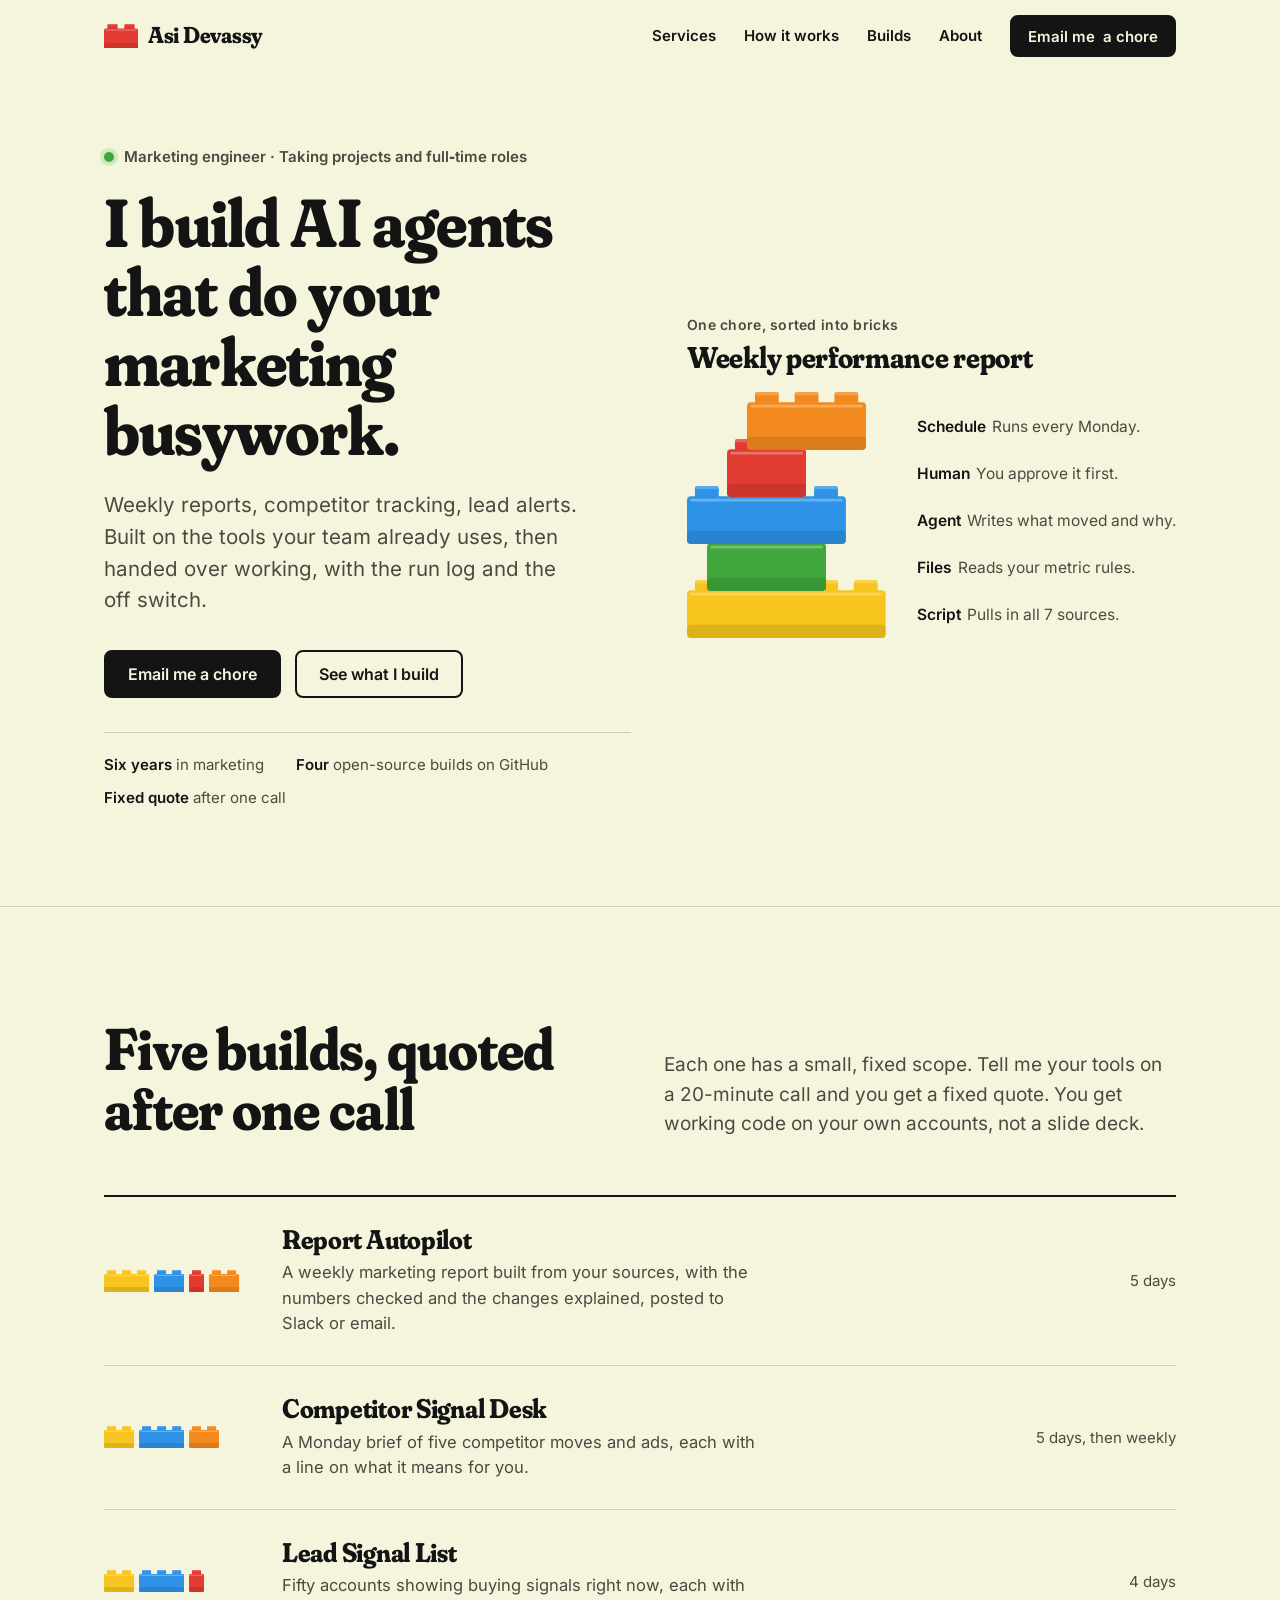
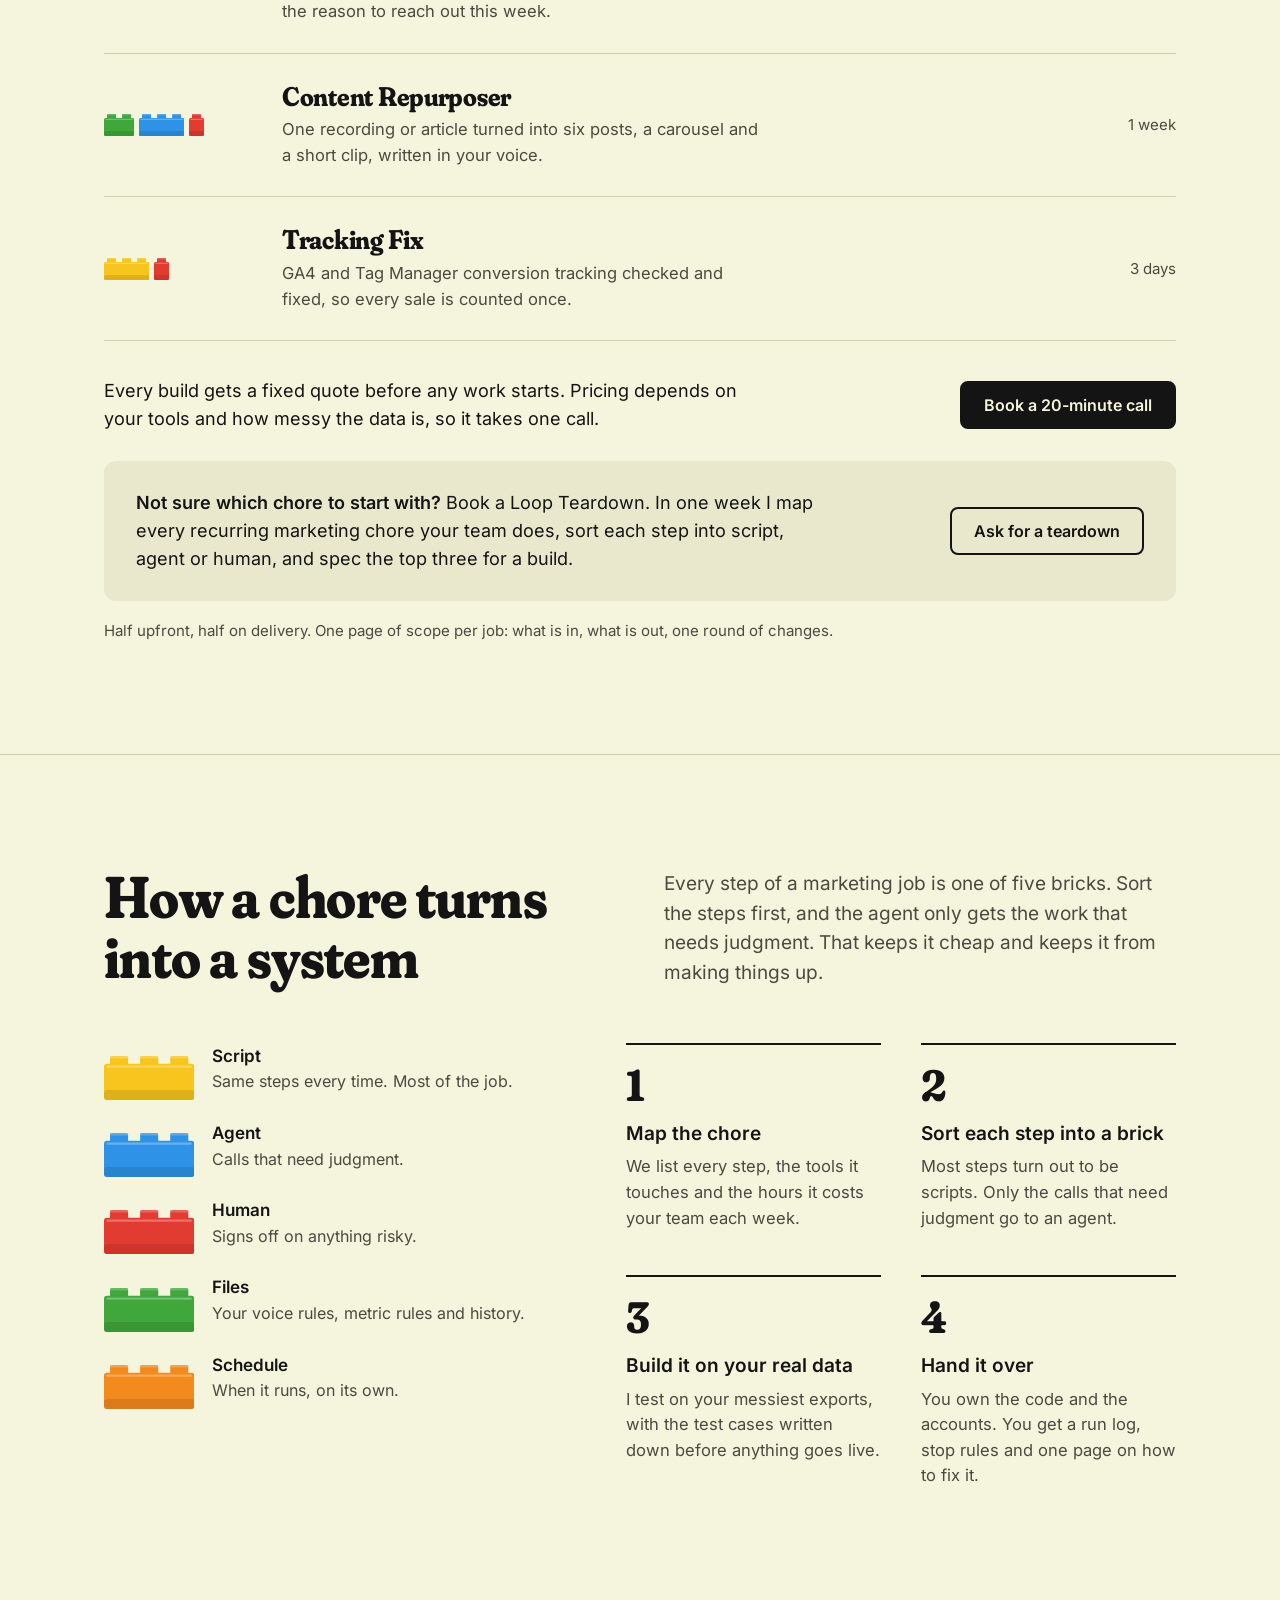
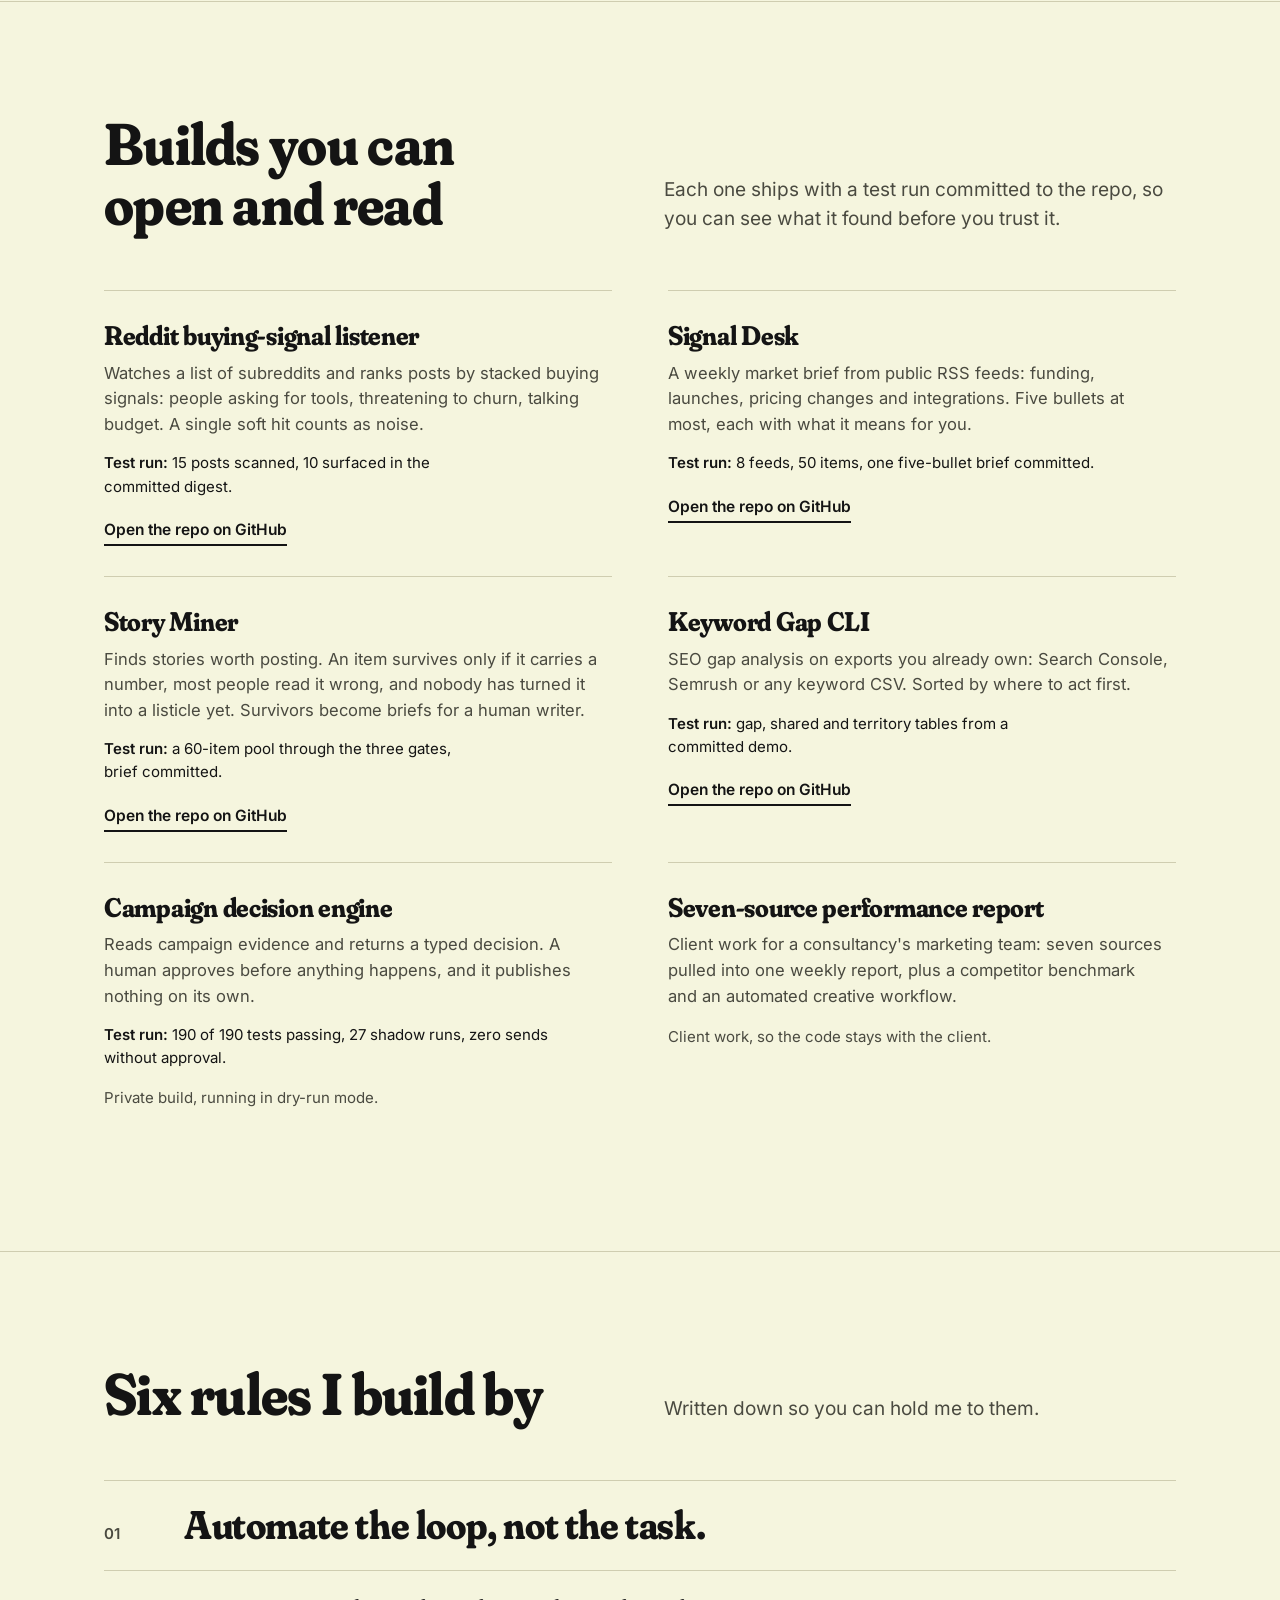
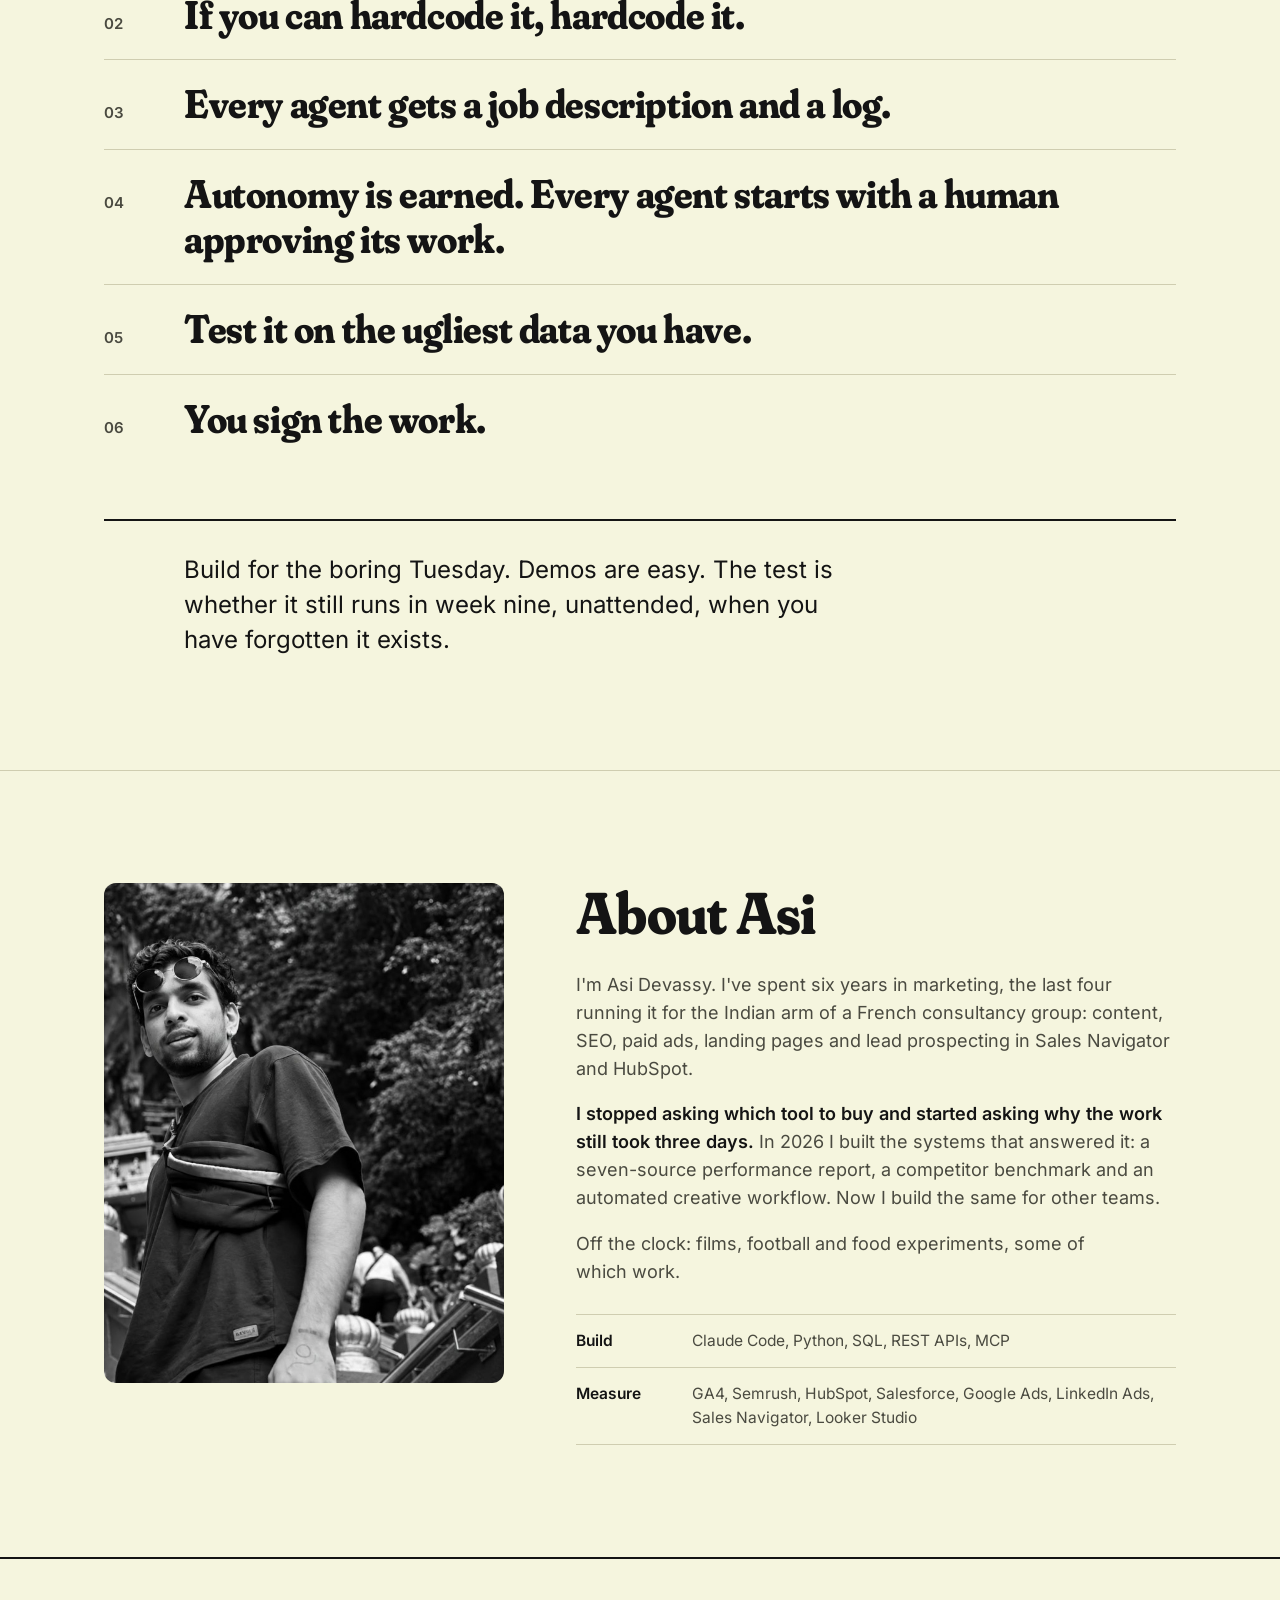
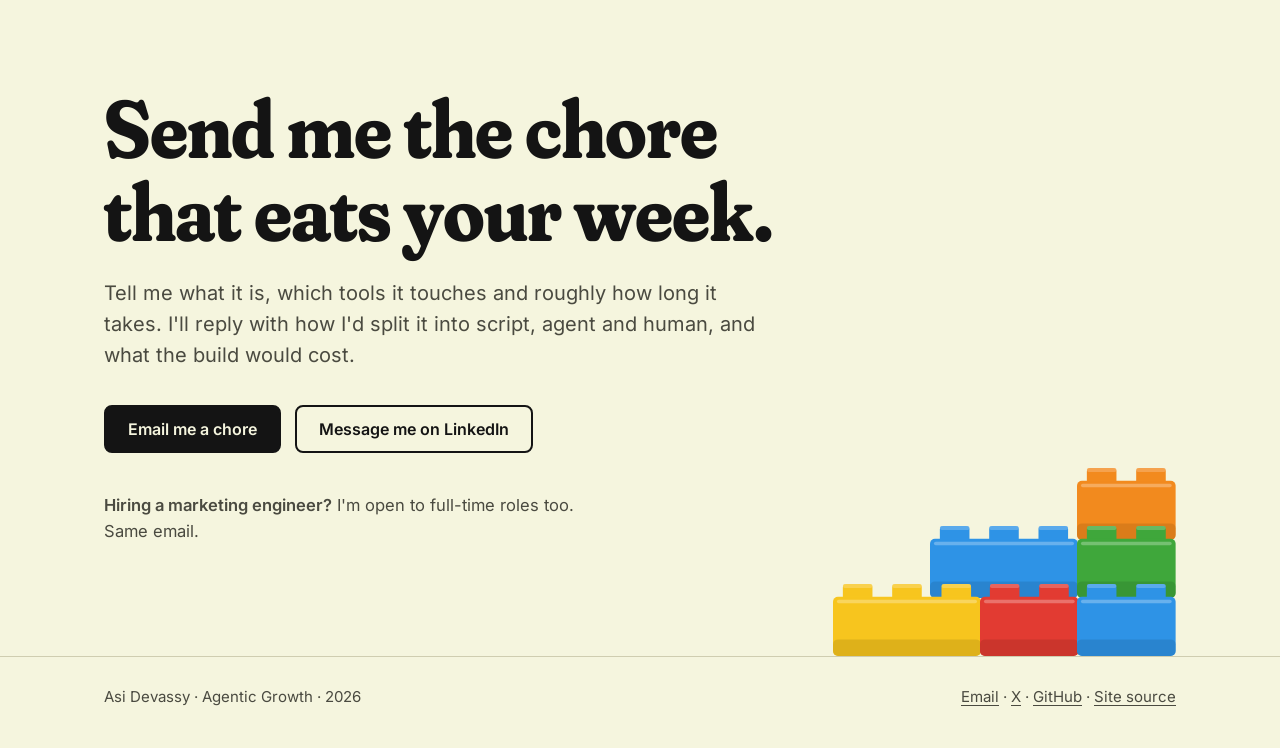
==== commit 78bd226d: "Remove public prices, fix mobile line breaks Offers now quote after a 20-minute call. Phone: one-lin" ====
--- a/index.html
+++ b/index.html
@@ -4,9 +4,9 @@
 <meta charset="utf-8">
 <meta name="viewport" content="width=device-width, initial-scale=1">
 <title>Asi Devassy · AI agents for marketing teams</title>
-<meta name="description" content="I build AI agents and automations that do a marketing team's weekly busywork: reports, competitor tracking and lead alerts. Fixed-price builds from $400.">
+<meta name="description" content="I build AI agents and automations that do a marketing team's weekly busywork: reports, competitor tracking and lead alerts. Scoped on one call, handed over working.">
 <meta property="og:title" content="Asi Devassy · AI agents for marketing teams">
-<meta property="og:description" content="I build AI agents that do your marketing busywork. Fixed-price builds from $400, handed over working.">
+<meta property="og:description" content="I build AI agents that do your marketing busywork. Scoped on one call, handed over working.">
 <meta property="og:image" content="https://assisdevassy.com/og.png">
 <meta property="og:type" content="website">
 <meta name="twitter:card" content="summary_large_image">
@@ -35,6 +35,9 @@
 ::selection{background:var(--y);color:var(--ink)}
 a{color:inherit}
 img,svg{display:block}
+h1,h2,h3{text-wrap:balance}
+p,li{text-wrap:pretty}
+.mark{white-space:nowrap}
 .wrap{max-width:1200px;margin:0 auto;padding:0 var(--edge)}
 .d{font-family:var(--display);font-weight:700;font-variation-settings:"SOFT" 100,"WONK" 0,"opsz" 144;letter-spacing:-.012em;line-height:1.02}
 .skip{position:absolute;left:12px;top:-60px;background:var(--ink);color:var(--cream);padding:10px 14px;border-radius:6px;z-index:50}
@@ -93,15 +96,17 @@
 
 /* offers */
 .offers{border-top:2px solid var(--ink)}
-.offer{display:grid;grid-template-columns:150px 1fr 170px 210px;gap:28px;align-items:center;padding:28px 0;border-bottom:1px solid var(--hairline)}
+.offer{display:grid;grid-template-columns:150px 1fr 190px;gap:28px;align-items:center;padding:28px 0;border-bottom:1px solid var(--hairline)}
 .mini{display:flex;flex-wrap:wrap;gap:4px 5px;align-items:flex-end}
 .mini .brick{height:22px;width:auto}
 .offer h3{font-family:var(--display);font-weight:700;font-variation-settings:"SOFT" 100,"opsz" 144;font-size:27px;letter-spacing:-.01em;line-height:1.1}
 .offer p{color:var(--ink-2);font-size:16.5px;margin-top:6px;max-width:48ch}
-.offer .t{font-size:15px;color:var(--ink-2)}
+.offer .t{font-size:15px;color:var(--ink-2);text-align:right}
 .offer .p{font-weight:600;font-size:18px;text-align:right}
 .offer .p small{display:block;font-weight:400;font-size:14px;color:var(--ink-2)}
-.teardown{margin-top:40px;display:flex;align-items:center;justify-content:space-between;gap:32px;background:var(--cream-deep);border-radius:12px;padding:28px 32px}
+.quote{margin-top:36px;display:flex;align-items:center;justify-content:space-between;gap:32px}
+.quote p{font-size:18px;max-width:58ch}
+.teardown{margin-top:28px;display:flex;align-items:center;justify-content:space-between;gap:32px;background:var(--cream-deep);border-radius:12px;padding:28px 32px}
 .teardown p{font-size:18px;max-width:62ch}
 .teardown p b{font-weight:600}
 .terms{margin-top:18px;font-size:15px;color:var(--ink-2)}
@@ -169,9 +174,7 @@
   .hero .wrap{grid-template-columns:1fr;gap:64px}
   .stack{justify-self:start}
   .close h2,.close p{max-width:none}
-  .offer{grid-template-columns:120px 1fr 190px;}
-  .offer .t{grid-column:2;margin-top:-16px}
-  .offer .p{grid-row:1;grid-column:3}
+  .offer{grid-template-columns:120px 1fr 150px}
   .method,.about{grid-template-columns:1fr;gap:56px}
   .about img{max-width:420px}
   .wall{opacity:.35}
@@ -185,14 +188,19 @@
   section.s{padding:80px 0}
   .shead{grid-template-columns:1fr;gap:16px;margin-bottom:40px}
   .offer{grid-template-columns:1fr;gap:10px;padding:24px 0}
-  .offer .t,.offer .p{grid-column:auto;grid-row:auto;margin:0;text-align:left}
+  .offer .t{text-align:left}
+  .quote{flex-direction:column;align-items:flex-start;gap:20px}
+  .quote .btn{width:100%}
+  .nav .long{display:none}
+  .mark{font-size:21px}
   .teardown{flex-direction:column;align-items:flex-start;padding:24px}
   .teardown .btn{width:100%}
   .steps,.builds{grid-template-columns:1fr}
   .rules li,.tuesday{grid-template-columns:48px 1fr}
-  .row{grid-template-columns:124px 1fr;gap:12px;margin-top:-5px}
-  .row .brick{height:40px;margin-left:calc(var(--x,0) / 2)}
-  .row p{font-size:13px;line-height:1.25;padding-top:8px}
+  .stack h2 b{font-size:26px}
+  .row{grid-template-columns:122px 1fr;gap:10px;margin-top:-4px}
+  .row .brick{height:34px;margin-left:calc(var(--x,0) / 3)}
+  .row p{font-size:13.5px;line-height:1.12;padding-top:6px;white-space:nowrap}
   .row p b{display:block;margin:0}
   .wall{display:none}
   .close{padding:88px 0}
@@ -206,11 +214,11 @@
   <div class="wrap">
     <a class="mark d" href="#top" aria-label="Asi Devassy, back to top"><svg class="brick" viewBox="0 0 60 43.8" width="60" height="43.8" aria-hidden="true" focusable="false"><rect x="6.0" y="0" width="18.0" height="10.8" rx="2.1" fill="#E23B32"/><rect x="6.0" y="0" width="18.0" height="2.4" rx="1.2" fill="#eb7670" opacity=".7"/><rect x="36.0" y="0" width="18.0" height="10.8" rx="2.1" fill="#E23B32"/><rect x="36.0" y="0" width="18.0" height="2.4" rx="1.2" fill="#eb7670" opacity=".7"/><rect y="7.8" width="60.0" height="36.0" rx="3.0" fill="#E23B32"/><rect y="33.7" width="60.0" height="10.1" rx="3.0" fill="#b93029" opacity=".55"/><rect x="2.4" y="9.6" width="55.2" height="2.1" rx="1.1" fill="#fff" opacity=".28"/></svg>Asi Devassy</a>
     <nav class="links" aria-label="Primary">
-      <a href="#offers">Prices</a>
+      <a href="#offers">Services</a>
       <a href="#method">How it works</a>
       <a href="#builds">Builds</a>
       <a href="#about">About</a>
-      <a class="btn solid" href="mailto:assisdevassy@gmail.com?subject=A%20chore%20for%20you">Email me a chore</a>
+      <a class="btn solid" href="mailto:assisdevassy@gmail.com?subject=A%20chore%20for%20you">Email me<span class="long"> a chore</span></a>
     </nav>
   </div>
 </header>
@@ -225,18 +233,18 @@
       <p class="sub">Weekly reports, competitor tracking, lead alerts. Built on the tools your team already uses, then handed over working, with the run log and the off switch.</p>
       <div class="ctas">
         <a class="btn solid" href="mailto:assisdevassy@gmail.com?subject=A%20chore%20for%20you">Email me a chore</a>
-        <a class="btn line" href="#offers">See the fixed prices</a>
+        <a class="btn line" href="#offers">See what I build</a>
       </div>
-      <p class="facts"><span><b>Six years</b> in marketing</span><span><b>Four</b> open-source builds on GitHub</span><span>Builds from <b>$400</b></span></p>
-    </div>
-
-    <div class="stack" role="img" aria-label="A weekly performance report split into its parts: a script pulls seven sources, an agent writes what moved and why, it reads your metric rules and past reports, you approve it, and it runs every Monday morning.">
+      <p class="facts"><span><b>Six years</b> in marketing</span><span><b>Four</b> open-source builds on GitHub</span><span><b>Fixed quote</b> after one call</span></p>
+    </div>
+
+    <div class="stack" role="img" aria-label="A weekly performance report split into its parts: a script pulls in seven sources, an agent writes what moved and why using your metric rules, you approve it first, and it runs every Monday morning.">
       <h2>One chore, sorted into bricks<b>Weekly performance report</b></h2>
       <div class="row" style="--i:4;z-index:5;--x:60px"><svg class="brick" viewBox="0 0 120 58.4" width="120" height="58.4" aria-hidden="true" focusable="false"><rect x="8.0" y="0" width="24.0" height="14.4" rx="2.8" fill="#F28A1E"/><rect x="8.0" y="0" width="24.0" height="3.2" rx="1.6" fill="#f6ad62" opacity=".7"/><rect x="48.0" y="0" width="24.0" height="14.4" rx="2.8" fill="#F28A1E"/><rect x="48.0" y="0" width="24.0" height="3.2" rx="1.6" fill="#f6ad62" opacity=".7"/><rect x="88.0" y="0" width="24.0" height="14.4" rx="2.8" fill="#F28A1E"/><rect x="88.0" y="0" width="24.0" height="3.2" rx="1.6" fill="#f6ad62" opacity=".7"/><rect y="10.4" width="120.0" height="48.0" rx="4.0" fill="#F28A1E"/><rect y="45.0" width="120.0" height="13.4" rx="4.0" fill="#c67119" opacity=".55"/><rect x="3.2" y="12.8" width="113.6" height="2.8" rx="1.4" fill="#fff" opacity=".28"/></svg><p><b>Schedule</b>Runs every Monday.</p></div>
-      <div class="row" style="--i:3;z-index:4;--x:40px"><svg class="brick" viewBox="0 0 80 58.4" width="80" height="58.4" aria-hidden="true" focusable="false"><rect x="8.0" y="0" width="24.0" height="14.4" rx="2.8" fill="#E23B32"/><rect x="8.0" y="0" width="24.0" height="3.2" rx="1.6" fill="#eb7670" opacity=".7"/><rect x="48.0" y="0" width="24.0" height="14.4" rx="2.8" fill="#E23B32"/><rect x="48.0" y="0" width="24.0" height="3.2" rx="1.6" fill="#eb7670" opacity=".7"/><rect y="10.4" width="80.0" height="48.0" rx="4.0" fill="#E23B32"/><rect y="45.0" width="80.0" height="13.4" rx="4.0" fill="#b93029" opacity=".55"/><rect x="3.2" y="12.8" width="73.6" height="2.8" rx="1.4" fill="#fff" opacity=".28"/></svg><p><b>Human</b>You approve it before it ships.</p></div>
+      <div class="row" style="--i:3;z-index:4;--x:40px"><svg class="brick" viewBox="0 0 80 58.4" width="80" height="58.4" aria-hidden="true" focusable="false"><rect x="8.0" y="0" width="24.0" height="14.4" rx="2.8" fill="#E23B32"/><rect x="8.0" y="0" width="24.0" height="3.2" rx="1.6" fill="#eb7670" opacity=".7"/><rect x="48.0" y="0" width="24.0" height="14.4" rx="2.8" fill="#E23B32"/><rect x="48.0" y="0" width="24.0" height="3.2" rx="1.6" fill="#eb7670" opacity=".7"/><rect y="10.4" width="80.0" height="48.0" rx="4.0" fill="#E23B32"/><rect y="45.0" width="80.0" height="13.4" rx="4.0" fill="#b93029" opacity=".55"/><rect x="3.2" y="12.8" width="73.6" height="2.8" rx="1.4" fill="#fff" opacity=".28"/></svg><p><b>Human</b>You approve it first.</p></div>
       <div class="row" style="--i:2;z-index:3"><svg class="brick" viewBox="0 0 160 58.4" width="160" height="58.4" aria-hidden="true" focusable="false"><rect x="8.0" y="0" width="24.0" height="14.4" rx="2.8" fill="#2E93E6"/><rect x="8.0" y="0" width="24.0" height="3.2" rx="1.6" fill="#6db3ee" opacity=".7"/><rect x="48.0" y="0" width="24.0" height="14.4" rx="2.8" fill="#2E93E6"/><rect x="48.0" y="0" width="24.0" height="3.2" rx="1.6" fill="#6db3ee" opacity=".7"/><rect x="88.0" y="0" width="24.0" height="14.4" rx="2.8" fill="#2E93E6"/><rect x="88.0" y="0" width="24.0" height="3.2" rx="1.6" fill="#6db3ee" opacity=".7"/><rect x="128.0" y="0" width="24.0" height="14.4" rx="2.8" fill="#2E93E6"/><rect x="128.0" y="0" width="24.0" height="3.2" rx="1.6" fill="#6db3ee" opacity=".7"/><rect y="10.4" width="160.0" height="48.0" rx="4.0" fill="#2E93E6"/><rect y="45.0" width="160.0" height="13.4" rx="4.0" fill="#2679bd" opacity=".55"/><rect x="3.2" y="12.8" width="153.6" height="2.8" rx="1.4" fill="#fff" opacity=".28"/></svg><p><b>Agent</b>Writes what moved and why.</p></div>
       <div class="row" style="--i:1;z-index:2;--x:20px"><svg class="brick" viewBox="0 0 120 58.4" width="120" height="58.4" aria-hidden="true" focusable="false"><rect x="8.0" y="0" width="24.0" height="14.4" rx="2.8" fill="#3FA73B"/><rect x="8.0" y="0" width="24.0" height="3.2" rx="1.6" fill="#79c176" opacity=".7"/><rect x="48.0" y="0" width="24.0" height="14.4" rx="2.8" fill="#3FA73B"/><rect x="48.0" y="0" width="24.0" height="3.2" rx="1.6" fill="#79c176" opacity=".7"/><rect x="88.0" y="0" width="24.0" height="14.4" rx="2.8" fill="#3FA73B"/><rect x="88.0" y="0" width="24.0" height="3.2" rx="1.6" fill="#79c176" opacity=".7"/><rect y="10.4" width="120.0" height="48.0" rx="4.0" fill="#3FA73B"/><rect y="45.0" width="120.0" height="13.4" rx="4.0" fill="#348930" opacity=".55"/><rect x="3.2" y="12.8" width="113.6" height="2.8" rx="1.4" fill="#fff" opacity=".28"/></svg><p><b>Files</b>Reads your metric rules.</p></div>
-      <div class="row" style="--i:0;z-index:1"><svg class="brick" viewBox="0 0 200 58.4" width="200" height="58.4" aria-hidden="true" focusable="false"><rect x="8.0" y="0" width="24.0" height="14.4" rx="2.8" fill="#F7C51E"/><rect x="8.0" y="0" width="24.0" height="3.2" rx="1.6" fill="#f9d662" opacity=".7"/><rect x="48.0" y="0" width="24.0" height="14.4" rx="2.8" fill="#F7C51E"/><rect x="48.0" y="0" width="24.0" height="3.2" rx="1.6" fill="#f9d662" opacity=".7"/><rect x="88.0" y="0" width="24.0" height="14.4" rx="2.8" fill="#F7C51E"/><rect x="88.0" y="0" width="24.0" height="3.2" rx="1.6" fill="#f9d662" opacity=".7"/><rect x="128.0" y="0" width="24.0" height="14.4" rx="2.8" fill="#F7C51E"/><rect x="128.0" y="0" width="24.0" height="3.2" rx="1.6" fill="#f9d662" opacity=".7"/><rect x="168.0" y="0" width="24.0" height="14.4" rx="2.8" fill="#F7C51E"/><rect x="168.0" y="0" width="24.0" height="3.2" rx="1.6" fill="#f9d662" opacity=".7"/><rect y="10.4" width="200.0" height="48.0" rx="4.0" fill="#F7C51E"/><rect y="45.0" width="200.0" height="13.4" rx="4.0" fill="#cba219" opacity=".55"/><rect x="3.2" y="12.8" width="193.6" height="2.8" rx="1.4" fill="#fff" opacity=".28"/></svg><p><b>Script</b>Pulls 7 sources into one sheet.</p></div>
+      <div class="row" style="--i:0;z-index:1"><svg class="brick" viewBox="0 0 200 58.4" width="200" height="58.4" aria-hidden="true" focusable="false"><rect x="8.0" y="0" width="24.0" height="14.4" rx="2.8" fill="#F7C51E"/><rect x="8.0" y="0" width="24.0" height="3.2" rx="1.6" fill="#f9d662" opacity=".7"/><rect x="48.0" y="0" width="24.0" height="14.4" rx="2.8" fill="#F7C51E"/><rect x="48.0" y="0" width="24.0" height="3.2" rx="1.6" fill="#f9d662" opacity=".7"/><rect x="88.0" y="0" width="24.0" height="14.4" rx="2.8" fill="#F7C51E"/><rect x="88.0" y="0" width="24.0" height="3.2" rx="1.6" fill="#f9d662" opacity=".7"/><rect x="128.0" y="0" width="24.0" height="14.4" rx="2.8" fill="#F7C51E"/><rect x="128.0" y="0" width="24.0" height="3.2" rx="1.6" fill="#f9d662" opacity=".7"/><rect x="168.0" y="0" width="24.0" height="14.4" rx="2.8" fill="#F7C51E"/><rect x="168.0" y="0" width="24.0" height="3.2" rx="1.6" fill="#f9d662" opacity=".7"/><rect y="10.4" width="200.0" height="48.0" rx="4.0" fill="#F7C51E"/><rect y="45.0" width="200.0" height="13.4" rx="4.0" fill="#cba219" opacity=".55"/><rect x="3.2" y="12.8" width="193.6" height="2.8" rx="1.4" fill="#fff" opacity=".28"/></svg><p><b>Script</b>Pulls in all 7 sources.</p></div>
     </div>
   </div>
 </section>
@@ -244,8 +252,8 @@
 <section class="s" id="offers">
   <div class="wrap">
     <div class="shead">
-      <h2 class="d">Five fixed-price builds</h2>
-      <p>Small scope, agreed on one call. You get working code on your own accounts, not a slide deck.</p>
+      <h2 class="d">Five builds, quoted after one call</h2>
+      <p>Each one has a small, fixed scope. Tell me your tools on a 20-minute call and you get a fixed quote. You get working code on your own accounts, not a slide deck.</p>
     </div>
 
     <div class="offers">
@@ -253,37 +261,37 @@
         <div class="mini" aria-label="Built from script, agent, human and schedule bricks"><svg class="brick" viewBox="0 0 60 29.2" width="60" height="29.2" aria-hidden="true" focusable="false"><rect x="4.0" y="0" width="12.0" height="7.2" rx="1.4" fill="#F7C51E"/><rect x="4.0" y="0" width="12.0" height="1.6" rx="0.8" fill="#f9d662" opacity=".7"/><rect x="24.0" y="0" width="12.0" height="7.2" rx="1.4" fill="#F7C51E"/><rect x="24.0" y="0" width="12.0" height="1.6" rx="0.8" fill="#f9d662" opacity=".7"/><rect x="44.0" y="0" width="12.0" height="7.2" rx="1.4" fill="#F7C51E"/><rect x="44.0" y="0" width="12.0" height="1.6" rx="0.8" fill="#f9d662" opacity=".7"/><rect y="5.2" width="60.0" height="24.0" rx="2.0" fill="#F7C51E"/><rect y="22.5" width="60.0" height="6.7" rx="2.0" fill="#cba219" opacity=".55"/><rect x="1.6" y="6.4" width="56.8" height="1.4" rx="0.7" fill="#fff" opacity=".28"/></svg><svg class="brick" viewBox="0 0 40 29.2" width="40" height="29.2" aria-hidden="true" focusable="false"><rect x="4.0" y="0" width="12.0" height="7.2" rx="1.4" fill="#2E93E6"/><rect x="4.0" y="0" width="12.0" height="1.6" rx="0.8" fill="#6db3ee" opacity=".7"/><rect x="24.0" y="0" width="12.0" height="7.2" rx="1.4" fill="#2E93E6"/><rect x="24.0" y="0" width="12.0" height="1.6" rx="0.8" fill="#6db3ee" opacity=".7"/><rect y="5.2" width="40.0" height="24.0" rx="2.0" fill="#2E93E6"/><rect y="22.5" width="40.0" height="6.7" rx="2.0" fill="#2679bd" opacity=".55"/><rect x="1.6" y="6.4" width="36.8" height="1.4" rx="0.7" fill="#fff" opacity=".28"/></svg><svg class="brick" viewBox="0 0 20 29.2" width="20" height="29.2" aria-hidden="true" focusable="false"><rect x="4.0" y="0" width="12.0" height="7.2" rx="1.4" fill="#E23B32"/><rect x="4.0" y="0" width="12.0" height="1.6" rx="0.8" fill="#eb7670" opacity=".7"/><rect y="5.2" width="20.0" height="24.0" rx="2.0" fill="#E23B32"/><rect y="22.5" width="20.0" height="6.7" rx="2.0" fill="#b93029" opacity=".55"/><rect x="1.6" y="6.4" width="16.8" height="1.4" rx="0.7" fill="#fff" opacity=".28"/></svg><svg class="brick" viewBox="0 0 40 29.2" width="40" height="29.2" aria-hidden="true" focusable="false"><rect x="4.0" y="0" width="12.0" height="7.2" rx="1.4" fill="#F28A1E"/><rect x="4.0" y="0" width="12.0" height="1.6" rx="0.8" fill="#f6ad62" opacity=".7"/><rect x="24.0" y="0" width="12.0" height="7.2" rx="1.4" fill="#F28A1E"/><rect x="24.0" y="0" width="12.0" height="1.6" rx="0.8" fill="#f6ad62" opacity=".7"/><rect y="5.2" width="40.0" height="24.0" rx="2.0" fill="#F28A1E"/><rect y="22.5" width="40.0" height="6.7" rx="2.0" fill="#c67119" opacity=".55"/><rect x="1.6" y="6.4" width="36.8" height="1.4" rx="0.7" fill="#fff" opacity=".28"/></svg></div>
         <div><h3>Report Autopilot</h3><p>A weekly marketing report built from your sources, with the numbers checked and the changes explained, posted to Slack or email.</p></div>
         <span class="t">5 days</span>
-        <span class="p">$750 to $1,500</span>
       </article>
       <article class="offer">
         <div class="mini" aria-label="Built from script, agent and schedule bricks"><svg class="brick" viewBox="0 0 40 29.2" width="40" height="29.2" aria-hidden="true" focusable="false"><rect x="4.0" y="0" width="12.0" height="7.2" rx="1.4" fill="#F7C51E"/><rect x="4.0" y="0" width="12.0" height="1.6" rx="0.8" fill="#f9d662" opacity=".7"/><rect x="24.0" y="0" width="12.0" height="7.2" rx="1.4" fill="#F7C51E"/><rect x="24.0" y="0" width="12.0" height="1.6" rx="0.8" fill="#f9d662" opacity=".7"/><rect y="5.2" width="40.0" height="24.0" rx="2.0" fill="#F7C51E"/><rect y="22.5" width="40.0" height="6.7" rx="2.0" fill="#cba219" opacity=".55"/><rect x="1.6" y="6.4" width="36.8" height="1.4" rx="0.7" fill="#fff" opacity=".28"/></svg><svg class="brick" viewBox="0 0 60 29.2" width="60" height="29.2" aria-hidden="true" focusable="false"><rect x="4.0" y="0" width="12.0" height="7.2" rx="1.4" fill="#2E93E6"/><rect x="4.0" y="0" width="12.0" height="1.6" rx="0.8" fill="#6db3ee" opacity=".7"/><rect x="24.0" y="0" width="12.0" height="7.2" rx="1.4" fill="#2E93E6"/><rect x="24.0" y="0" width="12.0" height="1.6" rx="0.8" fill="#6db3ee" opacity=".7"/><rect x="44.0" y="0" width="12.0" height="7.2" rx="1.4" fill="#2E93E6"/><rect x="44.0" y="0" width="12.0" height="1.6" rx="0.8" fill="#6db3ee" opacity=".7"/><rect y="5.2" width="60.0" height="24.0" rx="2.0" fill="#2E93E6"/><rect y="22.5" width="60.0" height="6.7" rx="2.0" fill="#2679bd" opacity=".55"/><rect x="1.6" y="6.4" width="56.8" height="1.4" rx="0.7" fill="#fff" opacity=".28"/></svg><svg class="brick" viewBox="0 0 40 29.2" width="40" height="29.2" aria-hidden="true" focusable="false"><rect x="4.0" y="0" width="12.0" height="7.2" rx="1.4" fill="#F28A1E"/><rect x="4.0" y="0" width="12.0" height="1.6" rx="0.8" fill="#f6ad62" opacity=".7"/><rect x="24.0" y="0" width="12.0" height="7.2" rx="1.4" fill="#F28A1E"/><rect x="24.0" y="0" width="12.0" height="1.6" rx="0.8" fill="#f6ad62" opacity=".7"/><rect y="5.2" width="40.0" height="24.0" rx="2.0" fill="#F28A1E"/><rect y="22.5" width="40.0" height="6.7" rx="2.0" fill="#c67119" opacity=".55"/><rect x="1.6" y="6.4" width="36.8" height="1.4" rx="0.7" fill="#fff" opacity=".28"/></svg></div>
         <div><h3>Competitor Signal Desk</h3><p>A Monday brief of five competitor moves and ads, each with a line on what it means for you.</p></div>
         <span class="t">5 days, then weekly</span>
-        <span class="p">$500 setup<small>then $200 a month</small></span>
       </article>
       <article class="offer">
         <div class="mini" aria-label="Built from script, agent and human bricks"><svg class="brick" viewBox="0 0 40 29.2" width="40" height="29.2" aria-hidden="true" focusable="false"><rect x="4.0" y="0" width="12.0" height="7.2" rx="1.4" fill="#F7C51E"/><rect x="4.0" y="0" width="12.0" height="1.6" rx="0.8" fill="#f9d662" opacity=".7"/><rect x="24.0" y="0" width="12.0" height="7.2" rx="1.4" fill="#F7C51E"/><rect x="24.0" y="0" width="12.0" height="1.6" rx="0.8" fill="#f9d662" opacity=".7"/><rect y="5.2" width="40.0" height="24.0" rx="2.0" fill="#F7C51E"/><rect y="22.5" width="40.0" height="6.7" rx="2.0" fill="#cba219" opacity=".55"/><rect x="1.6" y="6.4" width="36.8" height="1.4" rx="0.7" fill="#fff" opacity=".28"/></svg><svg class="brick" viewBox="0 0 60 29.2" width="60" height="29.2" aria-hidden="true" focusable="false"><rect x="4.0" y="0" width="12.0" height="7.2" rx="1.4" fill="#2E93E6"/><rect x="4.0" y="0" width="12.0" height="1.6" rx="0.8" fill="#6db3ee" opacity=".7"/><rect x="24.0" y="0" width="12.0" height="7.2" rx="1.4" fill="#2E93E6"/><rect x="24.0" y="0" width="12.0" height="1.6" rx="0.8" fill="#6db3ee" opacity=".7"/><rect x="44.0" y="0" width="12.0" height="7.2" rx="1.4" fill="#2E93E6"/><rect x="44.0" y="0" width="12.0" height="1.6" rx="0.8" fill="#6db3ee" opacity=".7"/><rect y="5.2" width="60.0" height="24.0" rx="2.0" fill="#2E93E6"/><rect y="22.5" width="60.0" height="6.7" rx="2.0" fill="#2679bd" opacity=".55"/><rect x="1.6" y="6.4" width="56.8" height="1.4" rx="0.7" fill="#fff" opacity=".28"/></svg><svg class="brick" viewBox="0 0 20 29.2" width="20" height="29.2" aria-hidden="true" focusable="false"><rect x="4.0" y="0" width="12.0" height="7.2" rx="1.4" fill="#E23B32"/><rect x="4.0" y="0" width="12.0" height="1.6" rx="0.8" fill="#eb7670" opacity=".7"/><rect y="5.2" width="20.0" height="24.0" rx="2.0" fill="#E23B32"/><rect y="22.5" width="20.0" height="6.7" rx="2.0" fill="#b93029" opacity=".55"/><rect x="1.6" y="6.4" width="16.8" height="1.4" rx="0.7" fill="#fff" opacity=".28"/></svg></div>
         <div><h3>Lead Signal List</h3><p>Fifty accounts showing buying signals right now, each with the reason to reach out this week.</p></div>
         <span class="t">4 days</span>
-        <span class="p">$500 to $900</span>
       </article>
       <article class="offer">
         <div class="mini" aria-label="Built from files, agent and human bricks"><svg class="brick" viewBox="0 0 40 29.2" width="40" height="29.2" aria-hidden="true" focusable="false"><rect x="4.0" y="0" width="12.0" height="7.2" rx="1.4" fill="#3FA73B"/><rect x="4.0" y="0" width="12.0" height="1.6" rx="0.8" fill="#79c176" opacity=".7"/><rect x="24.0" y="0" width="12.0" height="7.2" rx="1.4" fill="#3FA73B"/><rect x="24.0" y="0" width="12.0" height="1.6" rx="0.8" fill="#79c176" opacity=".7"/><rect y="5.2" width="40.0" height="24.0" rx="2.0" fill="#3FA73B"/><rect y="22.5" width="40.0" height="6.7" rx="2.0" fill="#348930" opacity=".55"/><rect x="1.6" y="6.4" width="36.8" height="1.4" rx="0.7" fill="#fff" opacity=".28"/></svg><svg class="brick" viewBox="0 0 60 29.2" width="60" height="29.2" aria-hidden="true" focusable="false"><rect x="4.0" y="0" width="12.0" height="7.2" rx="1.4" fill="#2E93E6"/><rect x="4.0" y="0" width="12.0" height="1.6" rx="0.8" fill="#6db3ee" opacity=".7"/><rect x="24.0" y="0" width="12.0" height="7.2" rx="1.4" fill="#2E93E6"/><rect x="24.0" y="0" width="12.0" height="1.6" rx="0.8" fill="#6db3ee" opacity=".7"/><rect x="44.0" y="0" width="12.0" height="7.2" rx="1.4" fill="#2E93E6"/><rect x="44.0" y="0" width="12.0" height="1.6" rx="0.8" fill="#6db3ee" opacity=".7"/><rect y="5.2" width="60.0" height="24.0" rx="2.0" fill="#2E93E6"/><rect y="22.5" width="60.0" height="6.7" rx="2.0" fill="#2679bd" opacity=".55"/><rect x="1.6" y="6.4" width="56.8" height="1.4" rx="0.7" fill="#fff" opacity=".28"/></svg><svg class="brick" viewBox="0 0 20 29.2" width="20" height="29.2" aria-hidden="true" focusable="false"><rect x="4.0" y="0" width="12.0" height="7.2" rx="1.4" fill="#E23B32"/><rect x="4.0" y="0" width="12.0" height="1.6" rx="0.8" fill="#eb7670" opacity=".7"/><rect y="5.2" width="20.0" height="24.0" rx="2.0" fill="#E23B32"/><rect y="22.5" width="20.0" height="6.7" rx="2.0" fill="#b93029" opacity=".55"/><rect x="1.6" y="6.4" width="16.8" height="1.4" rx="0.7" fill="#fff" opacity=".28"/></svg></div>
         <div><h3>Content Repurposer</h3><p>One recording or article turned into six posts, a carousel and a short clip, written in your voice.</p></div>
         <span class="t">1 week</span>
-        <span class="p">$600 to $1,200</span>
       </article>
       <article class="offer">
         <div class="mini" aria-label="Built from script and human bricks"><svg class="brick" viewBox="0 0 60 29.2" width="60" height="29.2" aria-hidden="true" focusable="false"><rect x="4.0" y="0" width="12.0" height="7.2" rx="1.4" fill="#F7C51E"/><rect x="4.0" y="0" width="12.0" height="1.6" rx="0.8" fill="#f9d662" opacity=".7"/><rect x="24.0" y="0" width="12.0" height="7.2" rx="1.4" fill="#F7C51E"/><rect x="24.0" y="0" width="12.0" height="1.6" rx="0.8" fill="#f9d662" opacity=".7"/><rect x="44.0" y="0" width="12.0" height="7.2" rx="1.4" fill="#F7C51E"/><rect x="44.0" y="0" width="12.0" height="1.6" rx="0.8" fill="#f9d662" opacity=".7"/><rect y="5.2" width="60.0" height="24.0" rx="2.0" fill="#F7C51E"/><rect y="22.5" width="60.0" height="6.7" rx="2.0" fill="#cba219" opacity=".55"/><rect x="1.6" y="6.4" width="56.8" height="1.4" rx="0.7" fill="#fff" opacity=".28"/></svg><svg class="brick" viewBox="0 0 20 29.2" width="20" height="29.2" aria-hidden="true" focusable="false"><rect x="4.0" y="0" width="12.0" height="7.2" rx="1.4" fill="#E23B32"/><rect x="4.0" y="0" width="12.0" height="1.6" rx="0.8" fill="#eb7670" opacity=".7"/><rect y="5.2" width="20.0" height="24.0" rx="2.0" fill="#E23B32"/><rect y="22.5" width="20.0" height="6.7" rx="2.0" fill="#b93029" opacity=".55"/><rect x="1.6" y="6.4" width="16.8" height="1.4" rx="0.7" fill="#fff" opacity=".28"/></svg></div>
         <div><h3>Tracking Fix</h3><p>GA4 and Tag Manager conversion tracking checked and fixed, so every sale is counted once.</p></div>
         <span class="t">3 days</span>
-        <span class="p">$400 to $800</span>
-      </article>
+      </article>
+    </div>
+
+    <div class="quote">
+      <p>Every build gets a fixed quote before any work starts. Pricing depends on your tools and how messy the data is, so it takes one call.</p>
+      <a class="btn solid" href="mailto:assisdevassy@gmail.com?subject=20-minute%20call">Book a 20-minute call</a>
     </div>
 
     <div class="teardown">
-      <p><b>Not sure which chore to start with?</b> Book a Loop Teardown. In one week I map every recurring marketing chore your team does, sort each step into script, agent or human, and spec the top three for a build. From $750.</p>
-      <a class="btn solid" href="mailto:assisdevassy@gmail.com?subject=Loop%20Teardown">Ask for a teardown</a>
+      <p><b>Not sure which chore to start with?</b> Book a Loop Teardown. In one week I map every recurring marketing chore your team does, sort each step into script, agent or human, and spec the top three for a build.</p>
+      <a class="btn line" href="mailto:assisdevassy@gmail.com?subject=Loop%20Teardown">Ask for a teardown</a>
     </div>
     <p class="terms">Half upfront, half on delivery. One page of scope per job: what is in, what is out, one round of changes.</p>
   </div>
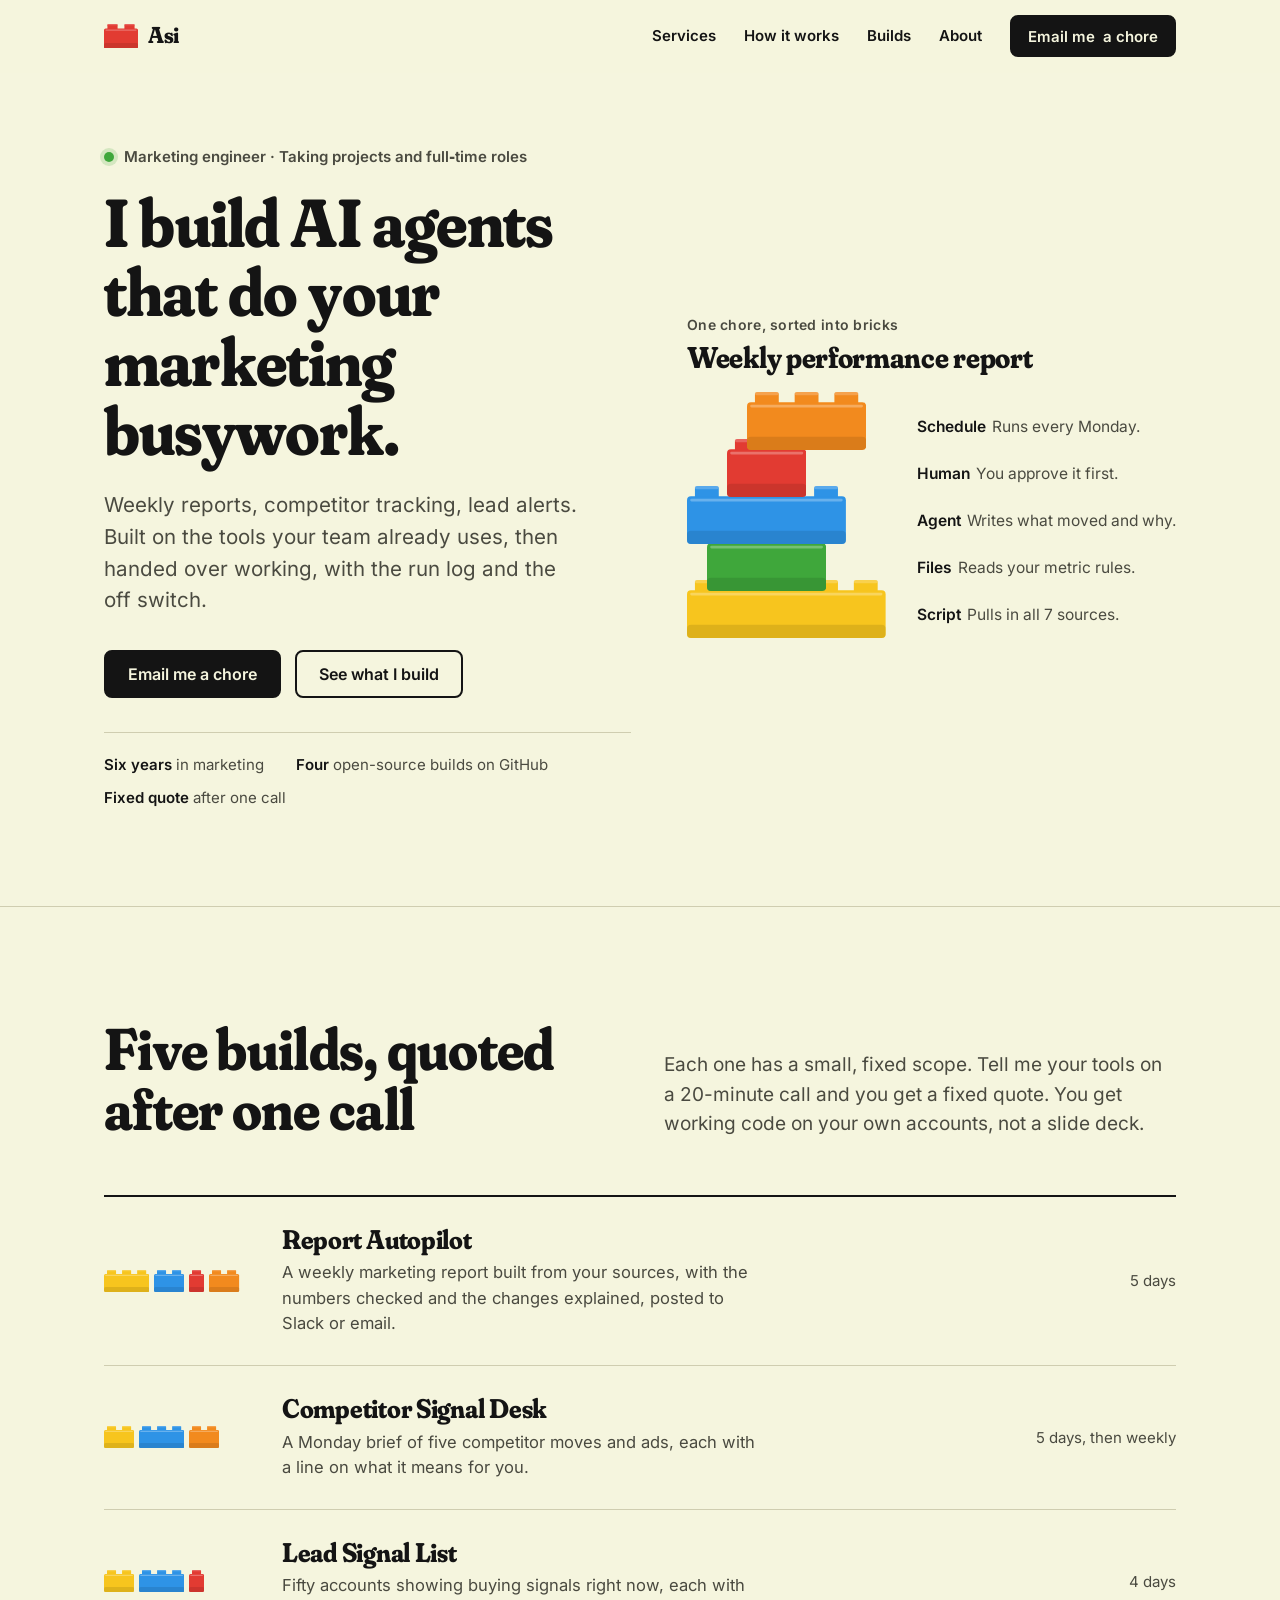
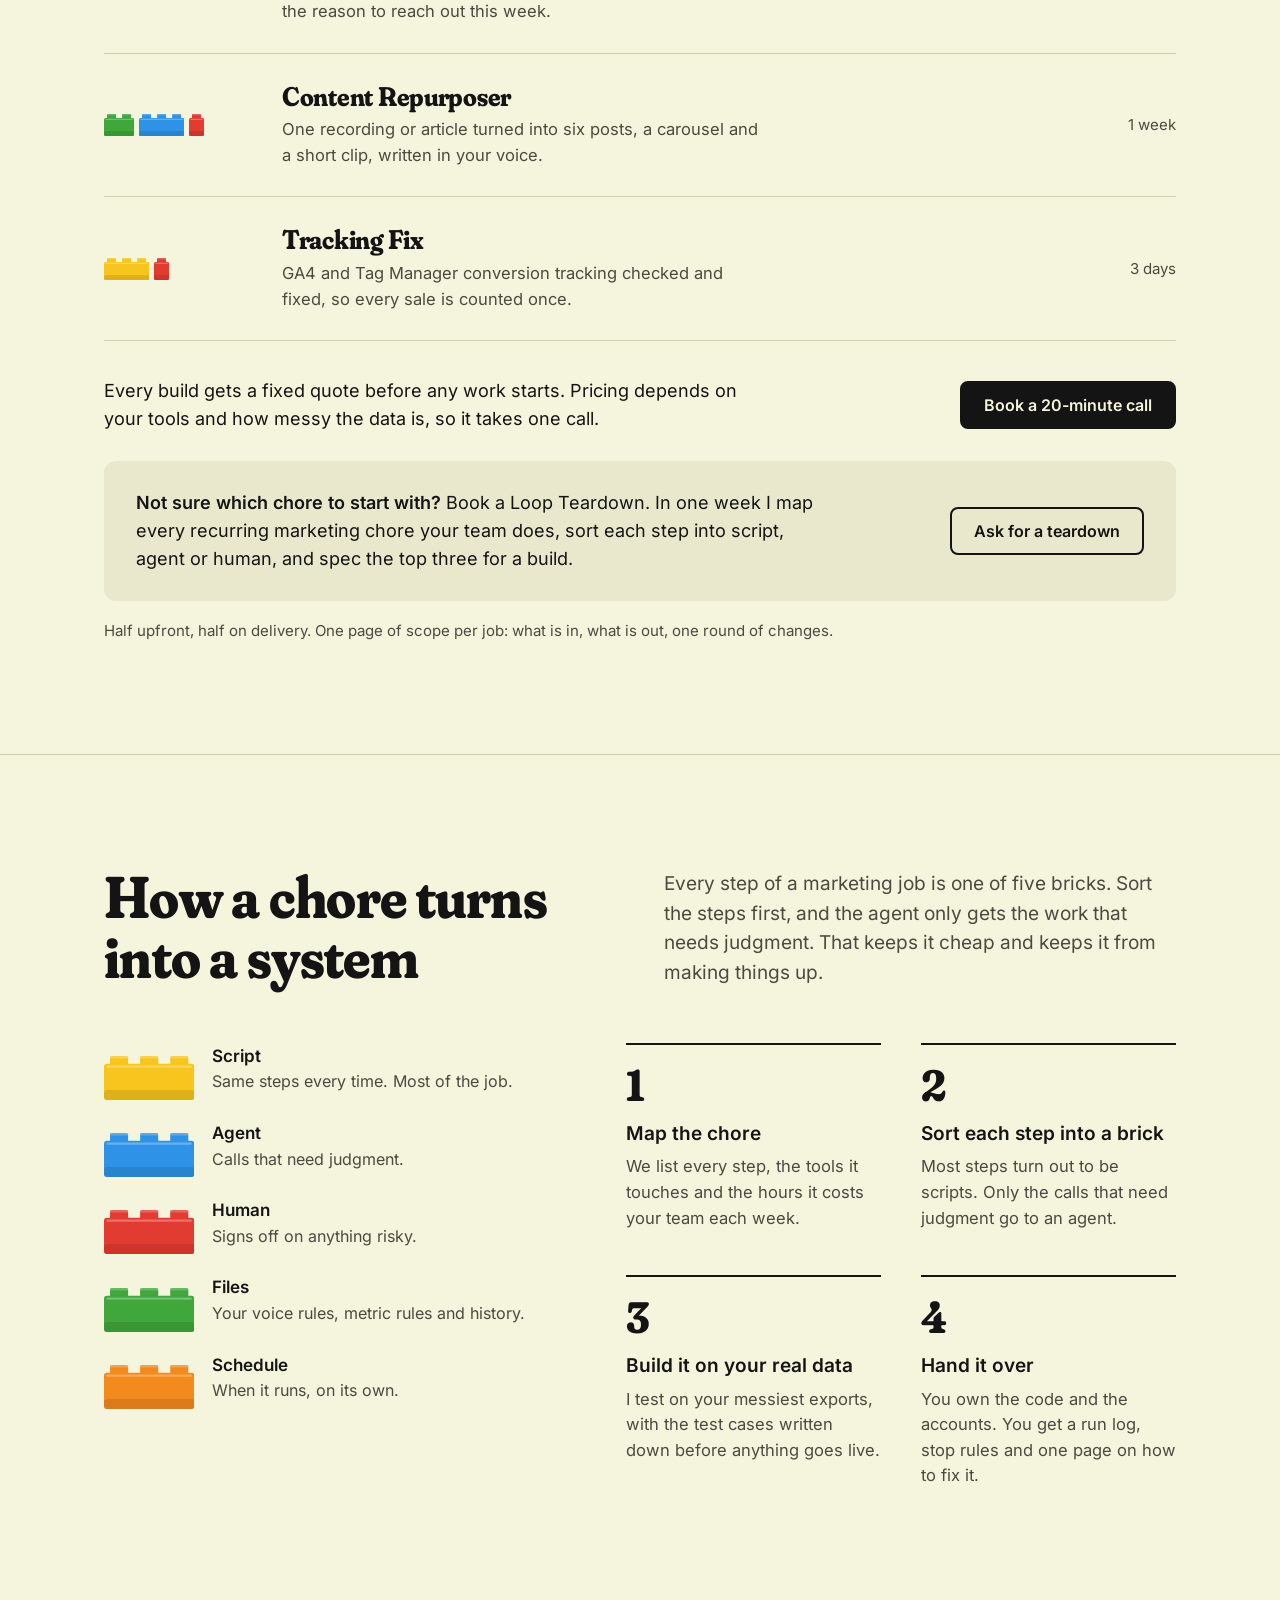
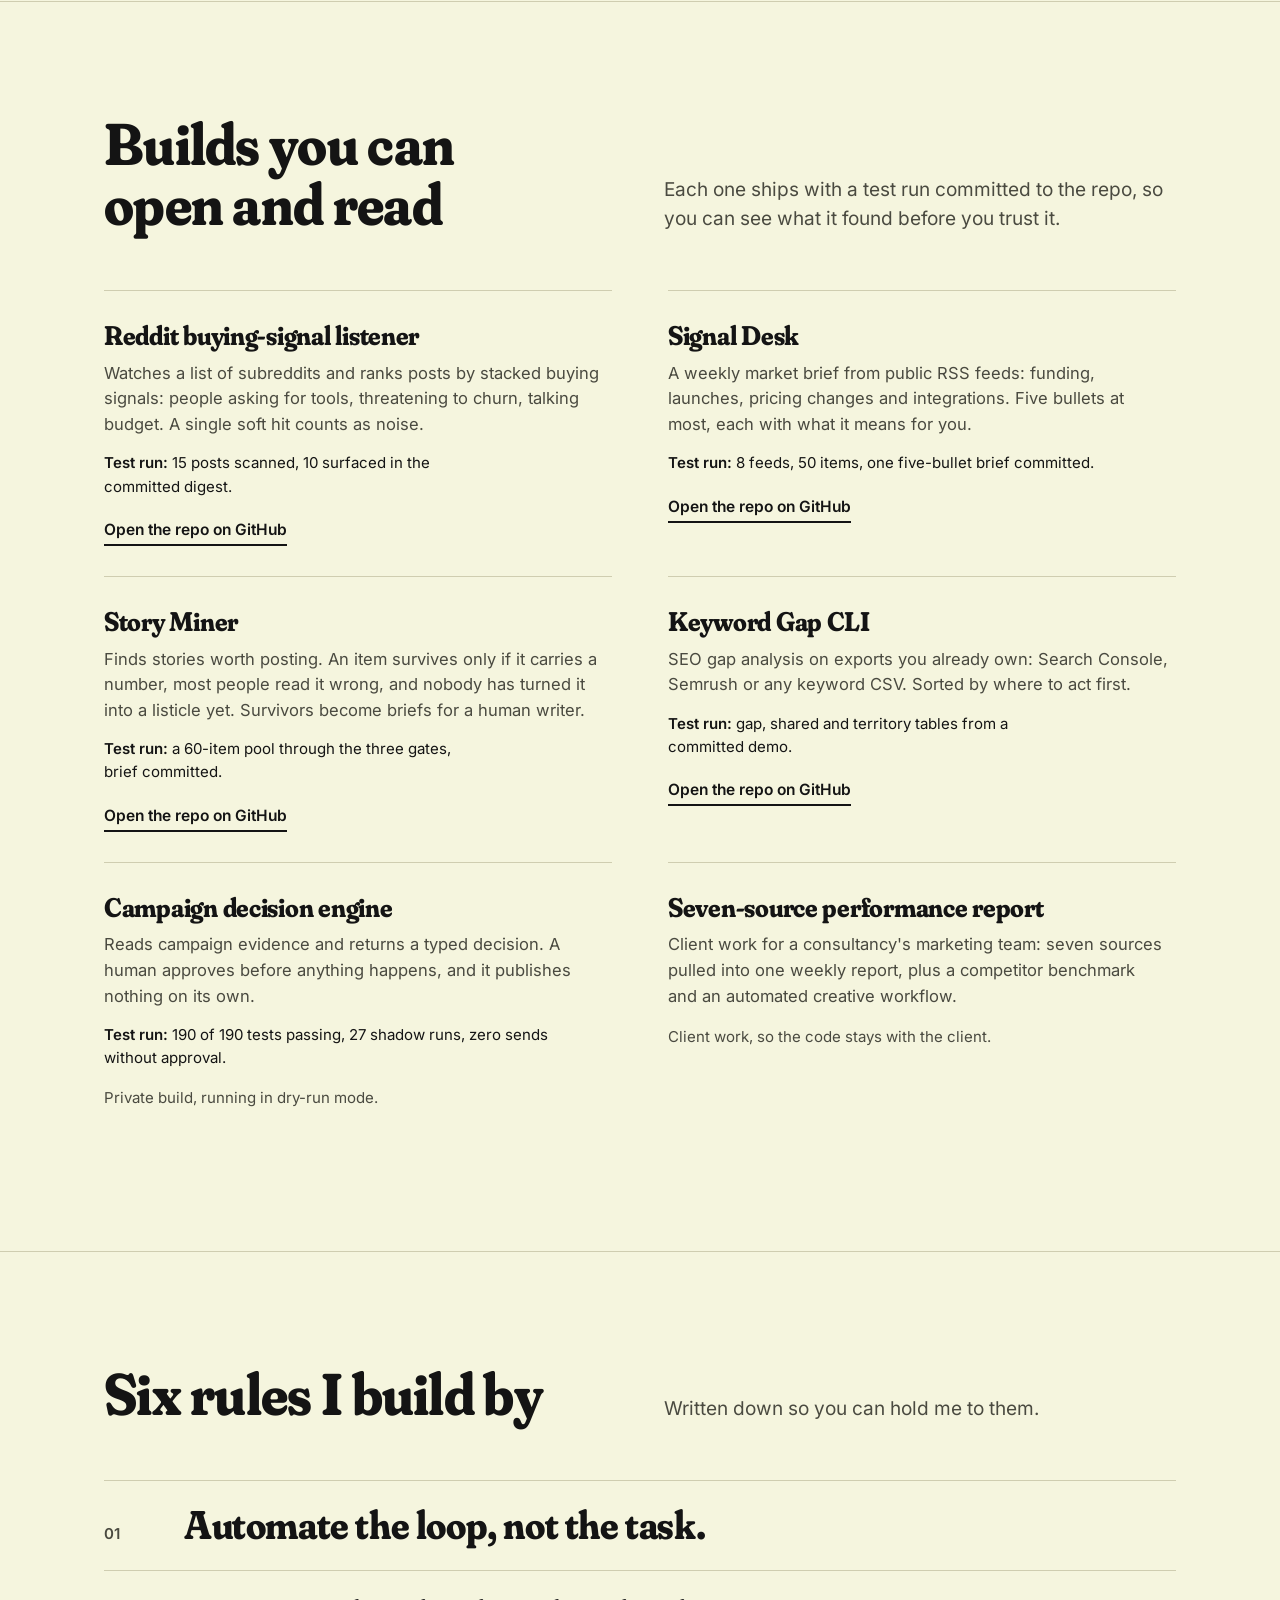
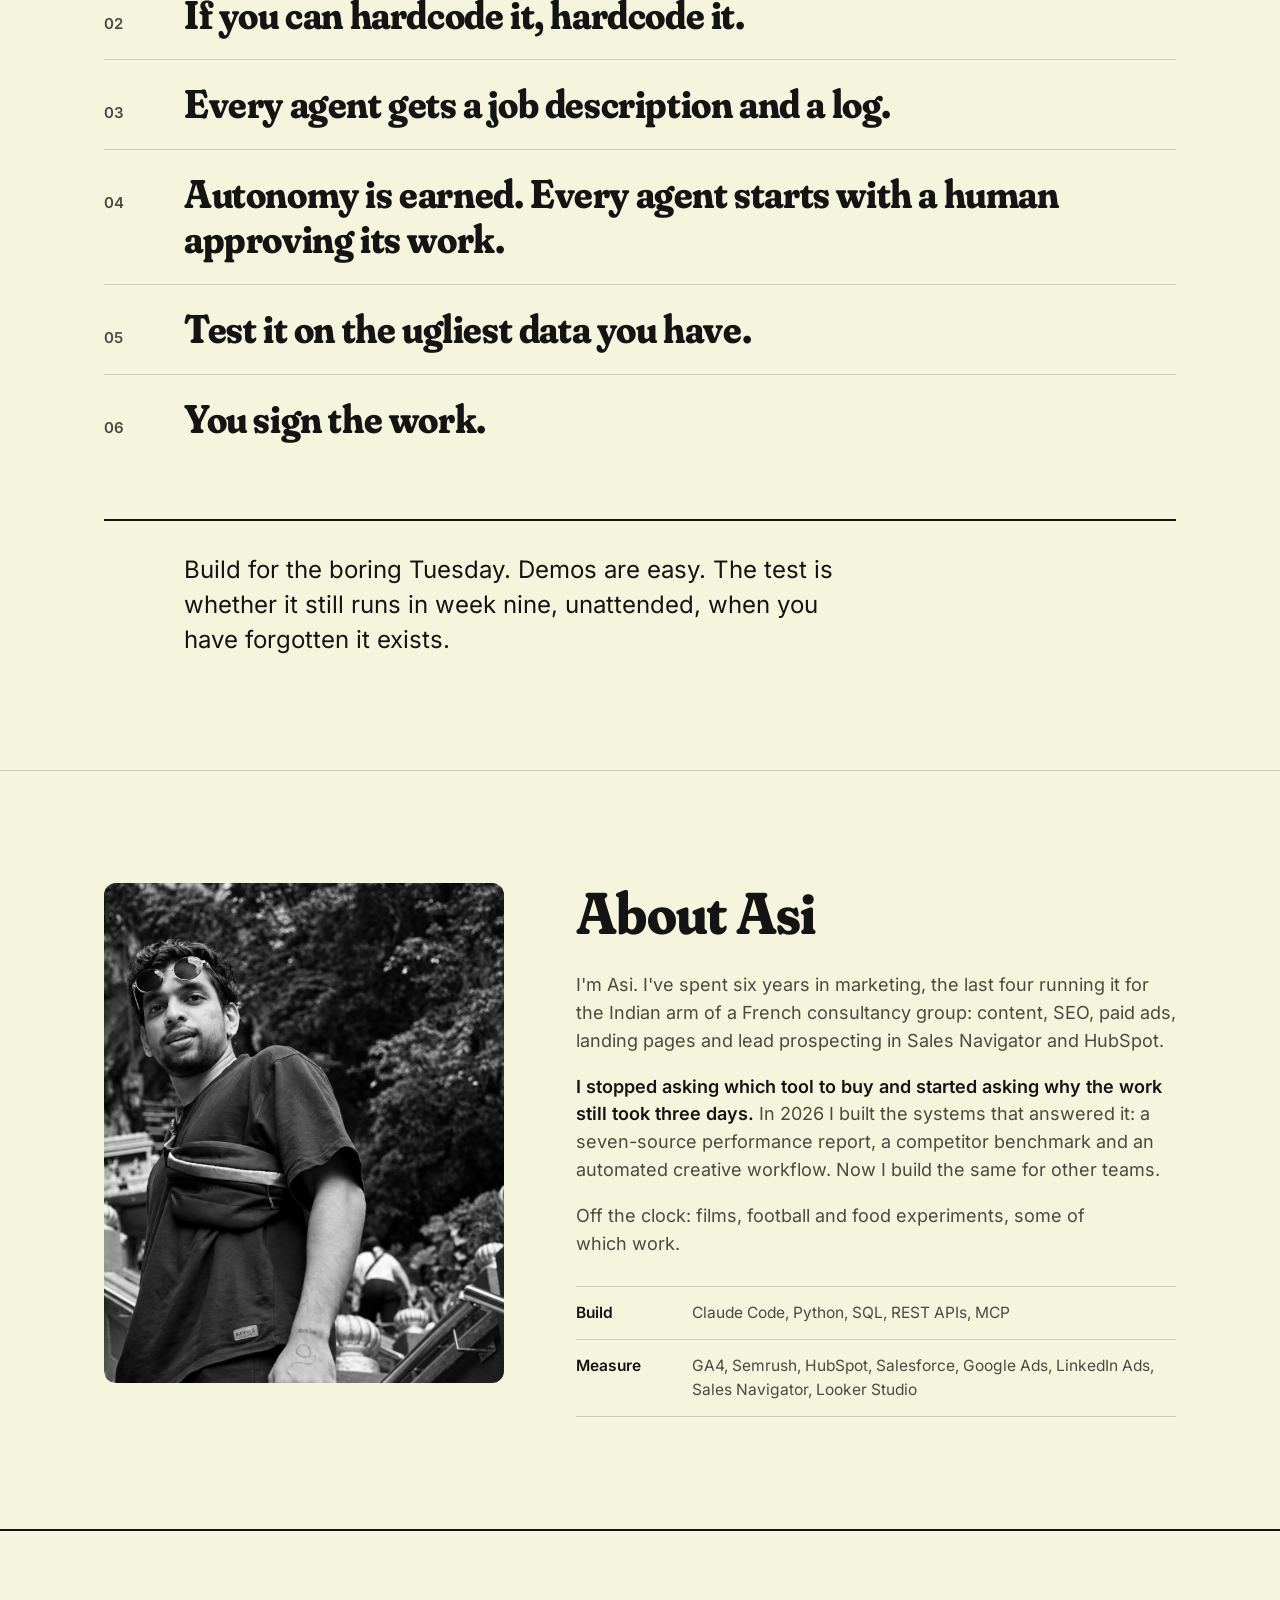
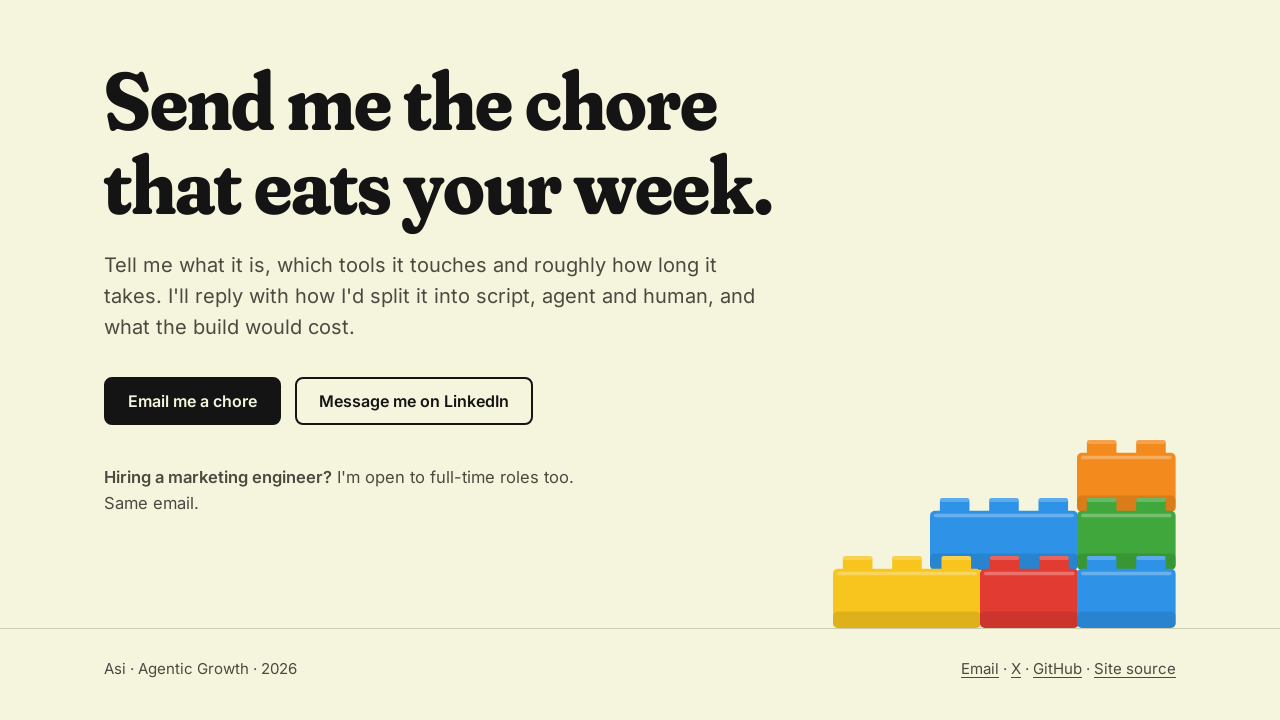
==== commit fc75beec: "Use Asi only, drop surname from site copy Co-Authored-By: Claude Opus 5.5 <noreply@anthropic.com> Cl" ====
--- a/index.html
+++ b/index.html
@@ -3,9 +3,9 @@
 <head>
 <meta charset="utf-8">
 <meta name="viewport" content="width=device-width, initial-scale=1">
-<title>Asi Devassy · AI agents for marketing teams</title>
+<title>Asi · AI agents for marketing teams</title>
 <meta name="description" content="I build AI agents and automations that do a marketing team's weekly busywork: reports, competitor tracking and lead alerts. Scoped on one call, handed over working.">
-<meta property="og:title" content="Asi Devassy · AI agents for marketing teams">
+<meta property="og:title" content="Asi · AI agents for marketing teams">
 <meta property="og:description" content="I build AI agents that do your marketing busywork. Scoped on one call, handed over working.">
 <meta property="og:image" content="https://assisdevassy.com/og.png">
 <meta property="og:type" content="website">
@@ -212,7 +212,7 @@
 
 <header class="nav" id="nav">
   <div class="wrap">
-    <a class="mark d" href="#top" aria-label="Asi Devassy, back to top"><svg class="brick" viewBox="0 0 60 43.8" width="60" height="43.8" aria-hidden="true" focusable="false"><rect x="6.0" y="0" width="18.0" height="10.8" rx="2.1" fill="#E23B32"/><rect x="6.0" y="0" width="18.0" height="2.4" rx="1.2" fill="#eb7670" opacity=".7"/><rect x="36.0" y="0" width="18.0" height="10.8" rx="2.1" fill="#E23B32"/><rect x="36.0" y="0" width="18.0" height="2.4" rx="1.2" fill="#eb7670" opacity=".7"/><rect y="7.8" width="60.0" height="36.0" rx="3.0" fill="#E23B32"/><rect y="33.7" width="60.0" height="10.1" rx="3.0" fill="#b93029" opacity=".55"/><rect x="2.4" y="9.6" width="55.2" height="2.1" rx="1.1" fill="#fff" opacity=".28"/></svg>Asi Devassy</a>
+    <a class="mark d" href="#top" aria-label="Asi, back to top"><svg class="brick" viewBox="0 0 60 43.8" width="60" height="43.8" aria-hidden="true" focusable="false"><rect x="6.0" y="0" width="18.0" height="10.8" rx="2.1" fill="#E23B32"/><rect x="6.0" y="0" width="18.0" height="2.4" rx="1.2" fill="#eb7670" opacity=".7"/><rect x="36.0" y="0" width="18.0" height="10.8" rx="2.1" fill="#E23B32"/><rect x="36.0" y="0" width="18.0" height="2.4" rx="1.2" fill="#eb7670" opacity=".7"/><rect y="7.8" width="60.0" height="36.0" rx="3.0" fill="#E23B32"/><rect y="33.7" width="60.0" height="10.1" rx="3.0" fill="#b93029" opacity=".55"/><rect x="2.4" y="9.6" width="55.2" height="2.1" rx="1.1" fill="#fff" opacity=".28"/></svg>Asi</a>
     <nav class="links" aria-label="Primary">
       <a href="#offers">Services</a>
       <a href="#method">How it works</a>
@@ -387,10 +387,10 @@
 
 <section class="s" id="about">
   <div class="wrap about">
-    <img src="about-photo.jpg" alt="Asi Devassy, black and white portrait outdoors" width="640" height="800">
+    <img src="about-photo.jpg" alt="Asi, black and white portrait outdoors" width="640" height="800">
     <div>
       <h2 class="d">About Asi</h2>
-      <p>I'm Asi Devassy. I've spent six years in marketing, the last four running it for the Indian arm of a French consultancy group: content, SEO, paid ads, landing pages and lead prospecting in Sales Navigator and HubSpot.</p>
+      <p>I'm Asi. I've spent six years in marketing, the last four running it for the Indian arm of a French consultancy group: content, SEO, paid ads, landing pages and lead prospecting in Sales Navigator and HubSpot.</p>
       <p><strong>I stopped asking which tool to buy and started asking why the work still took three days.</strong> In 2026 I built the systems that answered it: a seven-source performance report, a competitor benchmark and an automated creative workflow. Now I build the same for other teams.</p>
       <p>Off the clock: films, football and food experiments, some of which work.</p>
       <div class="tools">
@@ -422,7 +422,7 @@
 
 <footer>
   <div class="wrap">
-    <span>Asi Devassy · Agentic Growth · 2026</span>
+    <span>Asi · Agentic Growth · 2026</span>
     <span><a href="mailto:assisdevassy@gmail.com">Email</a> · <a href="https://x.com/_a31d_" target="_blank" rel="noopener">X</a> · <a href="https://github.com/assisDevassy" target="_blank" rel="noopener">GitHub</a> · <a href="https://github.com/assisDevassy/assis-site" target="_blank" rel="noopener">Site source</a></span>
   </div>
 </footer>
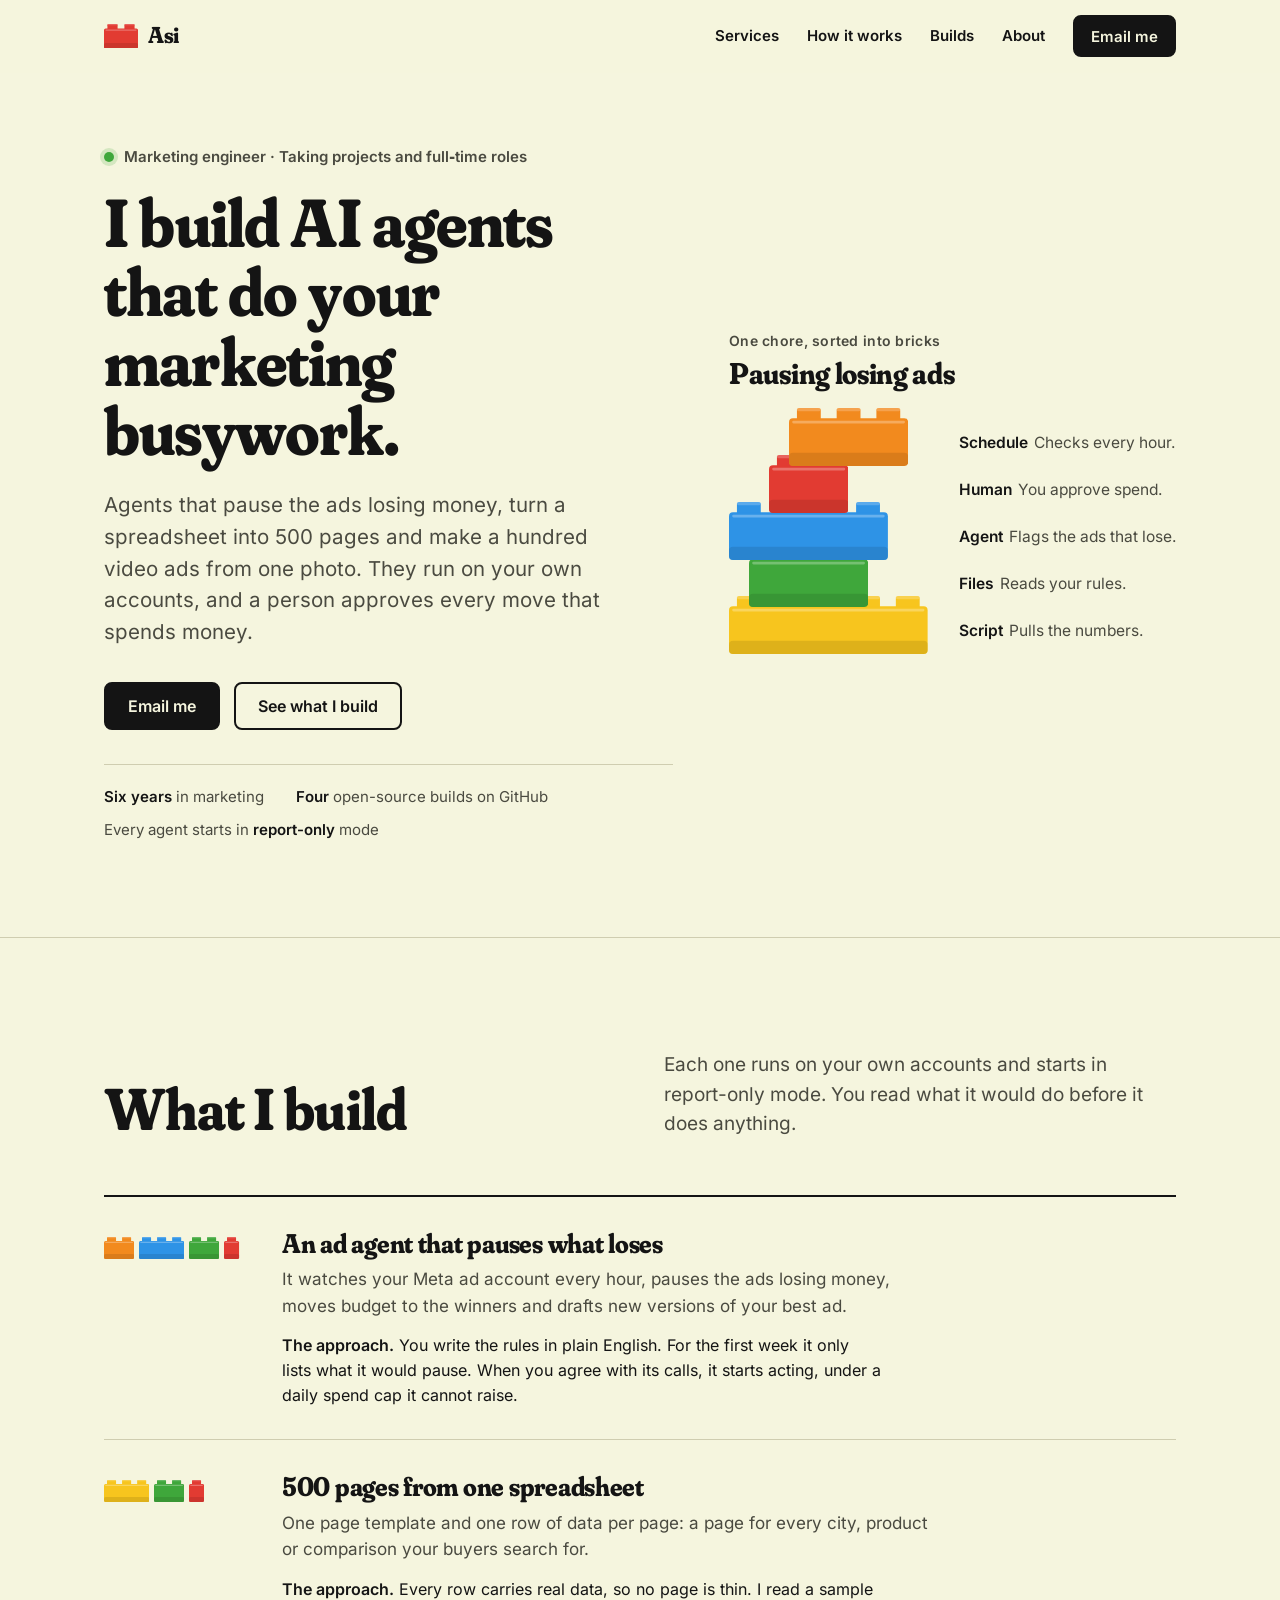
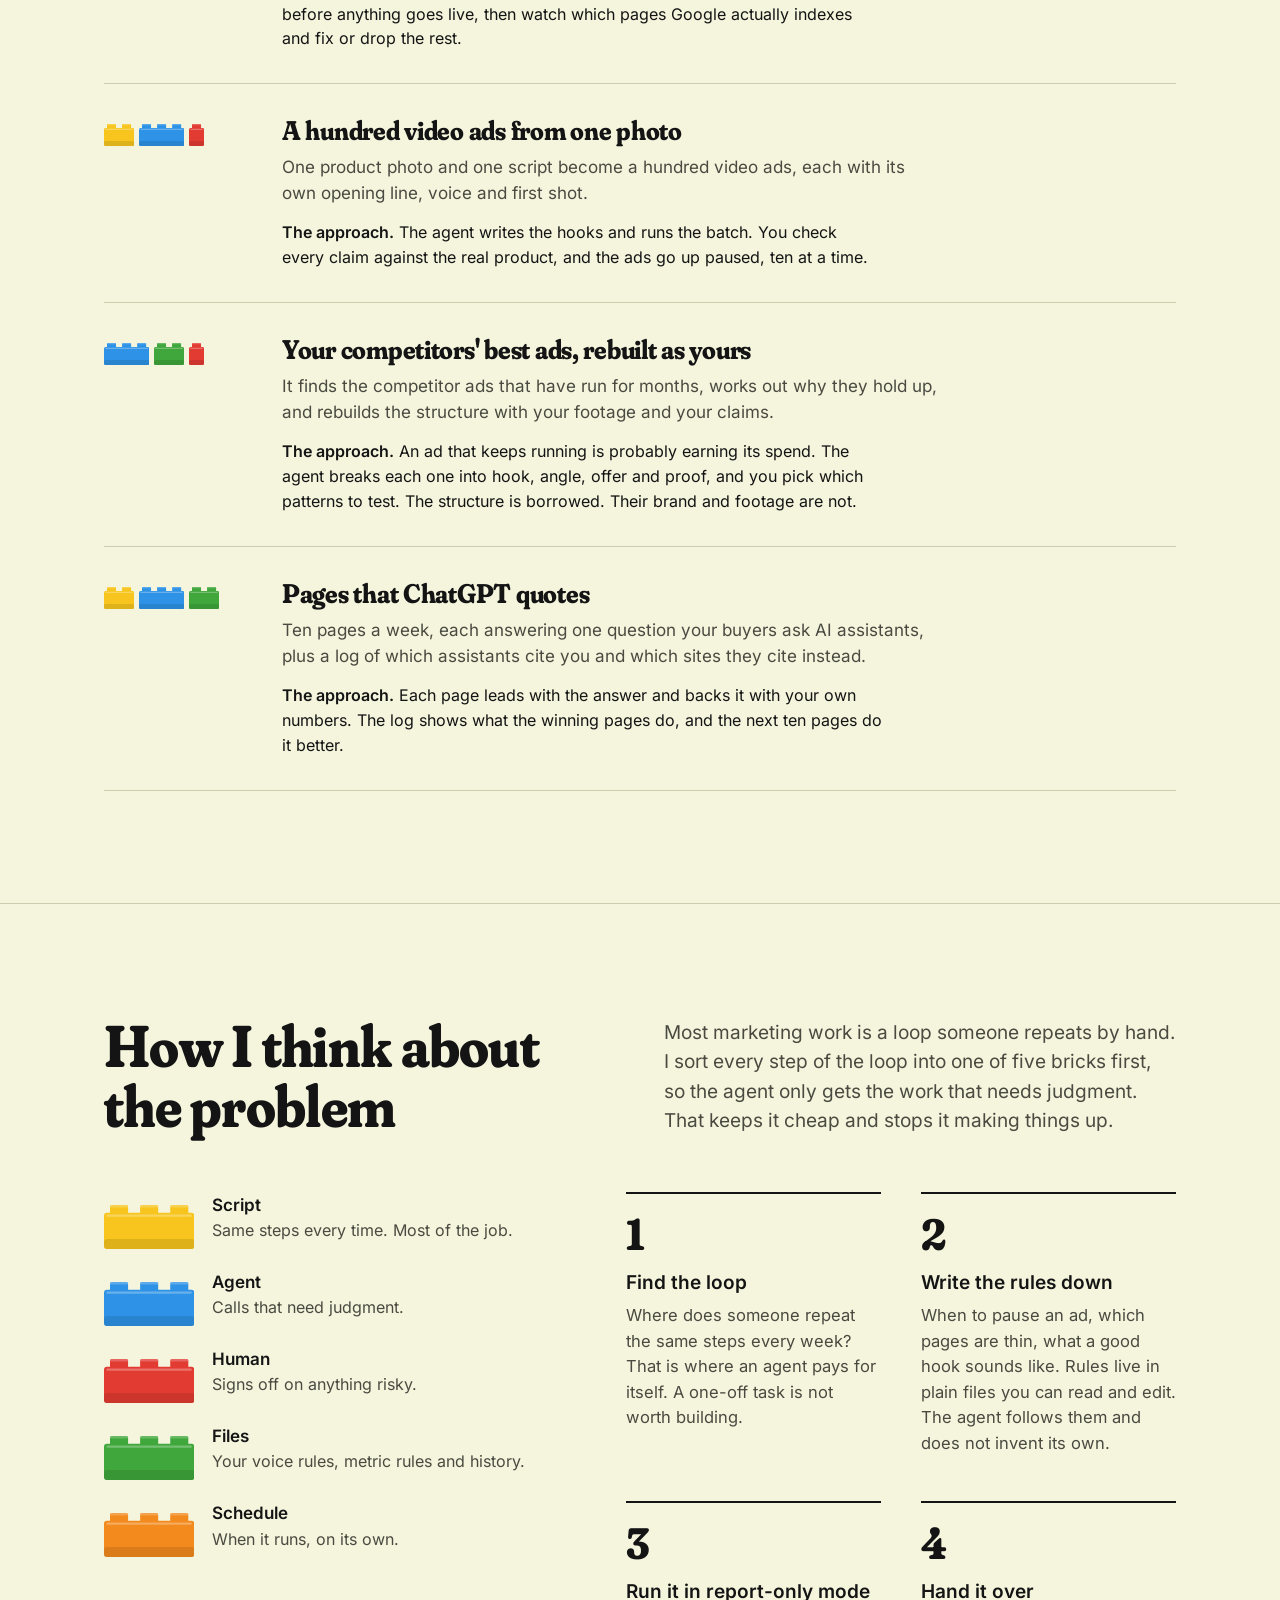
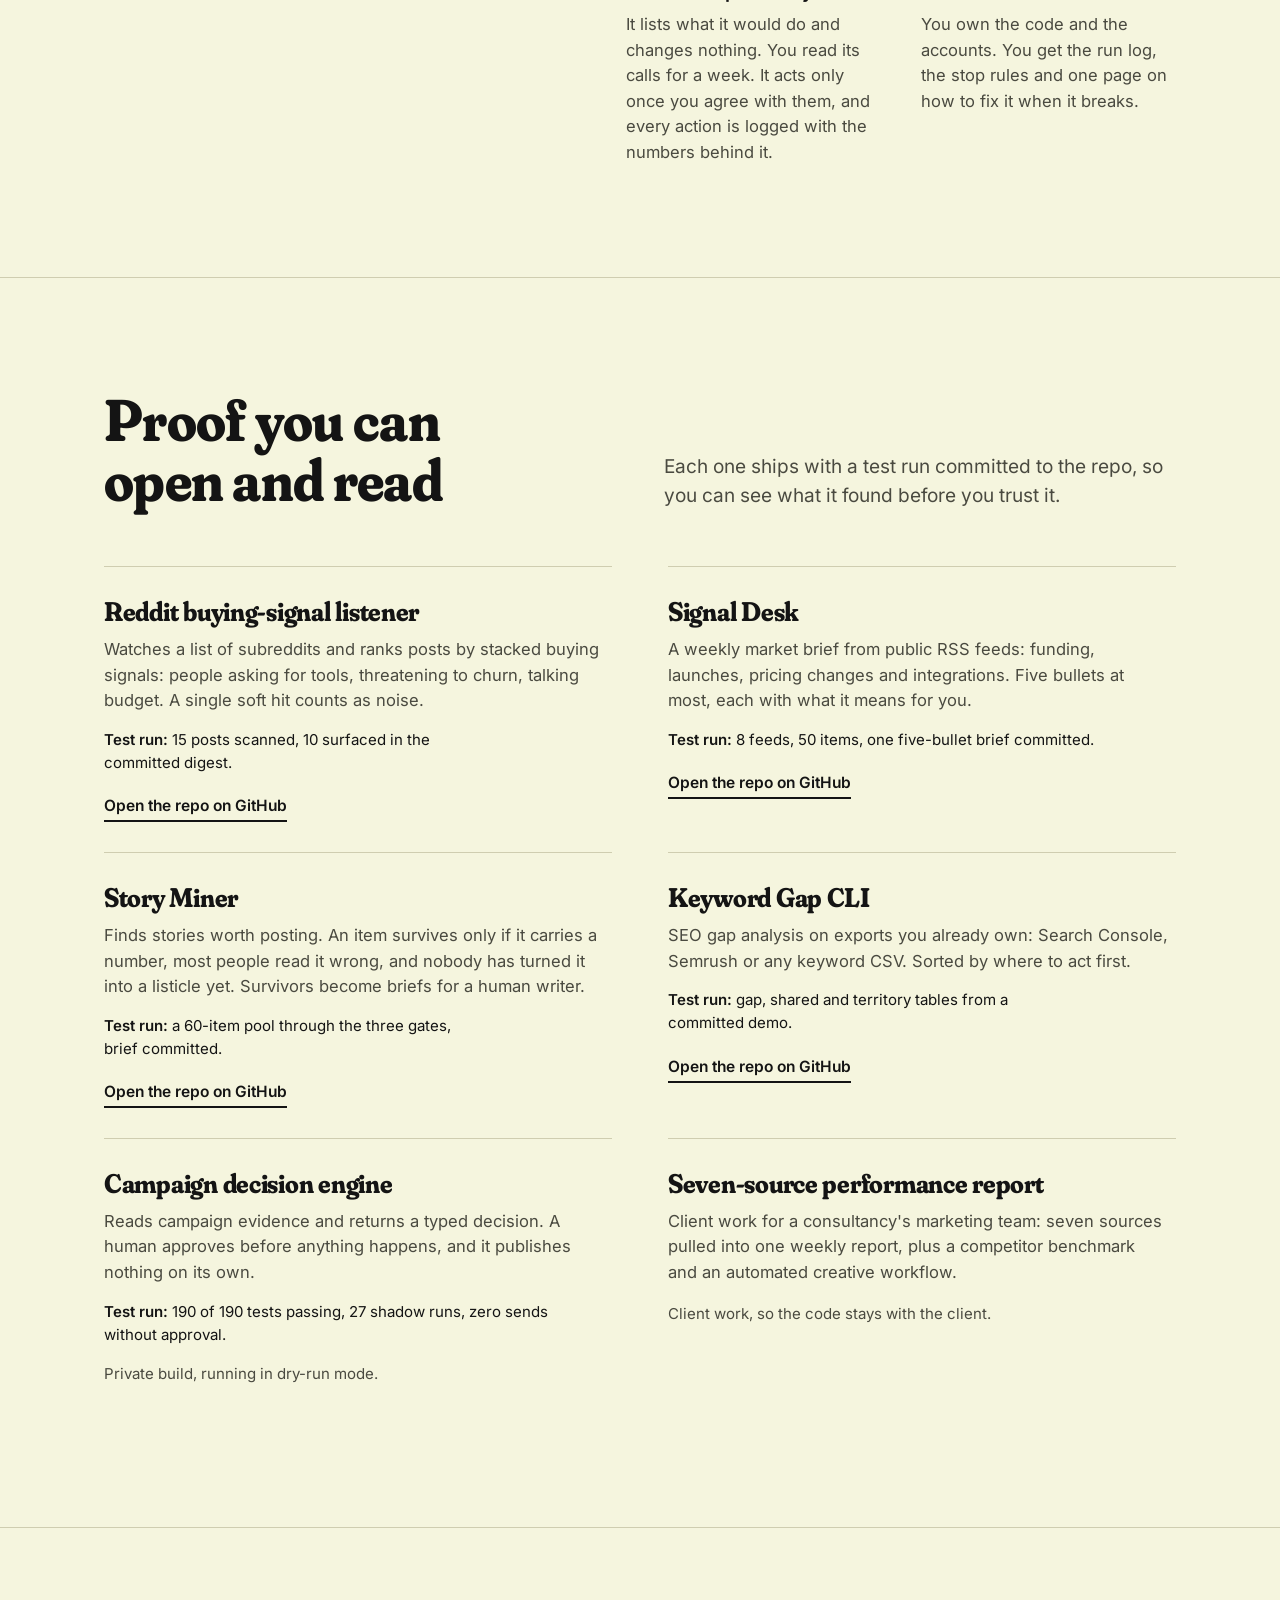
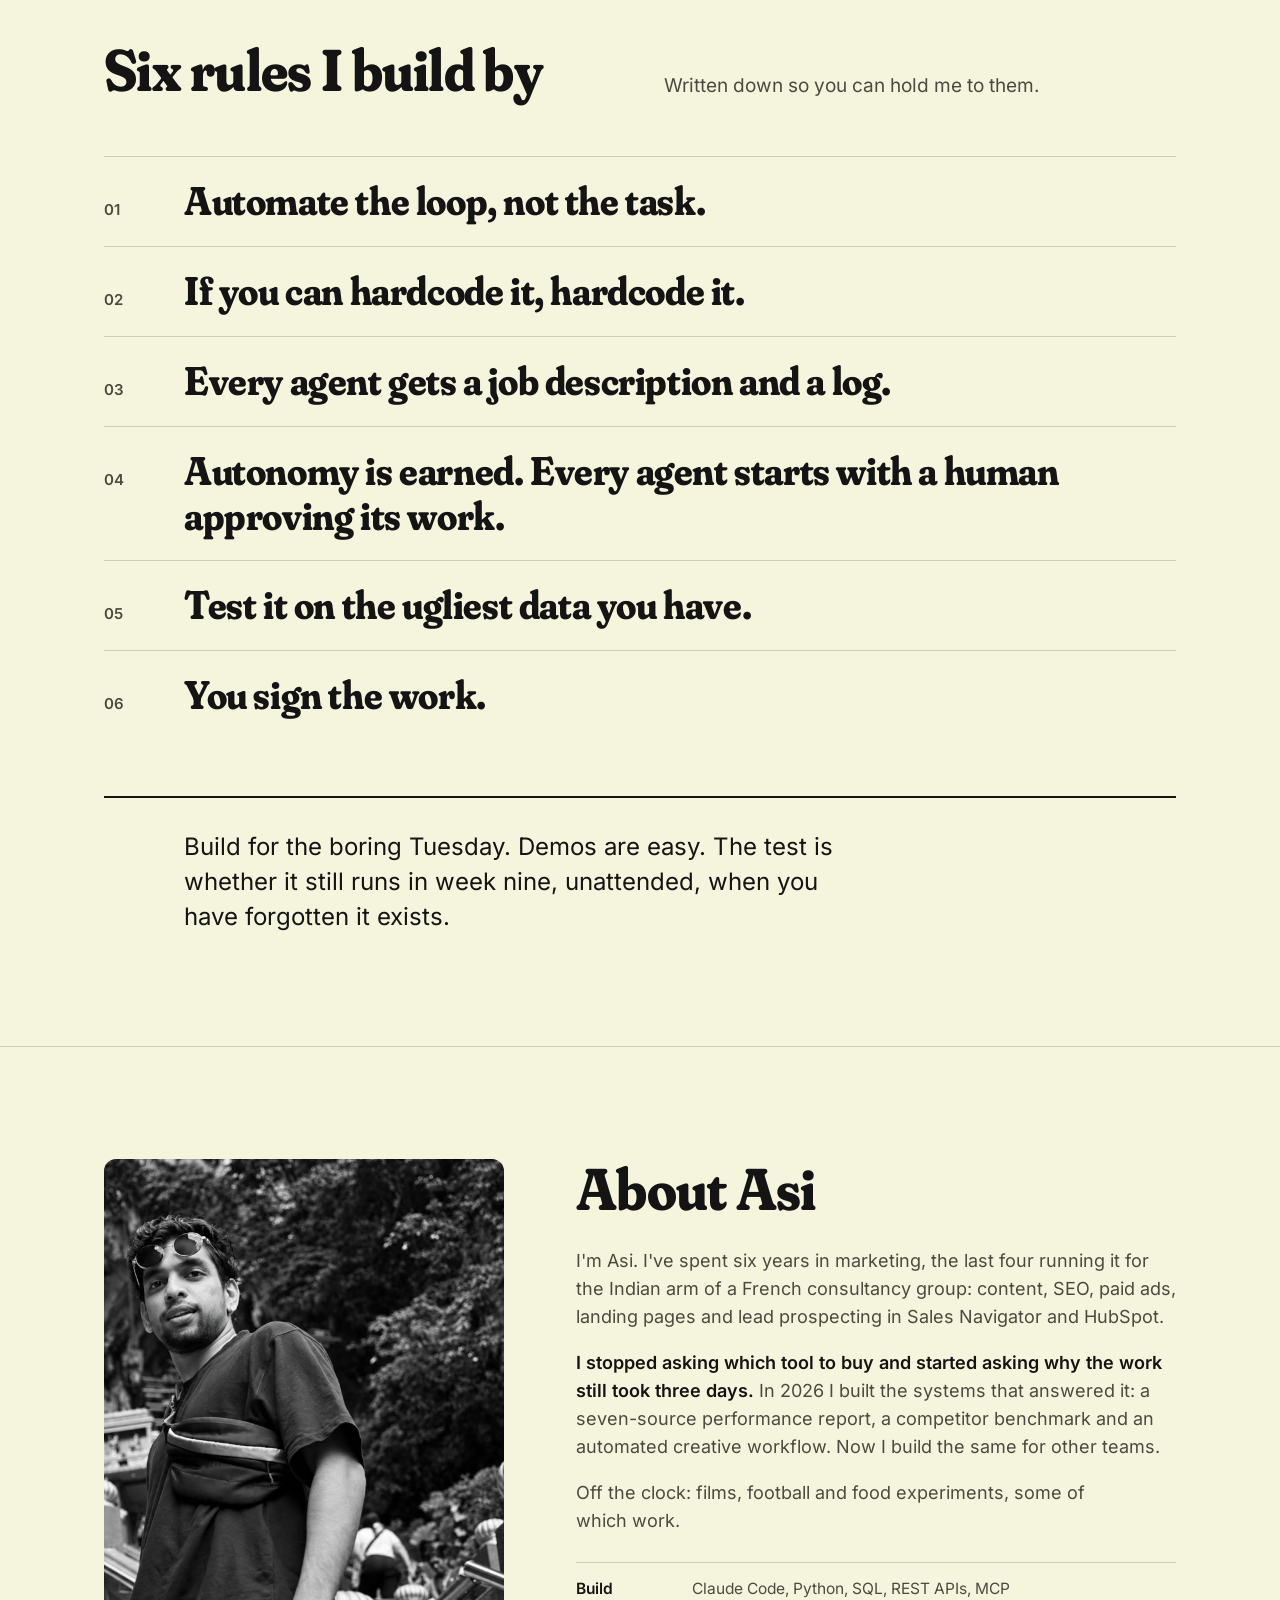
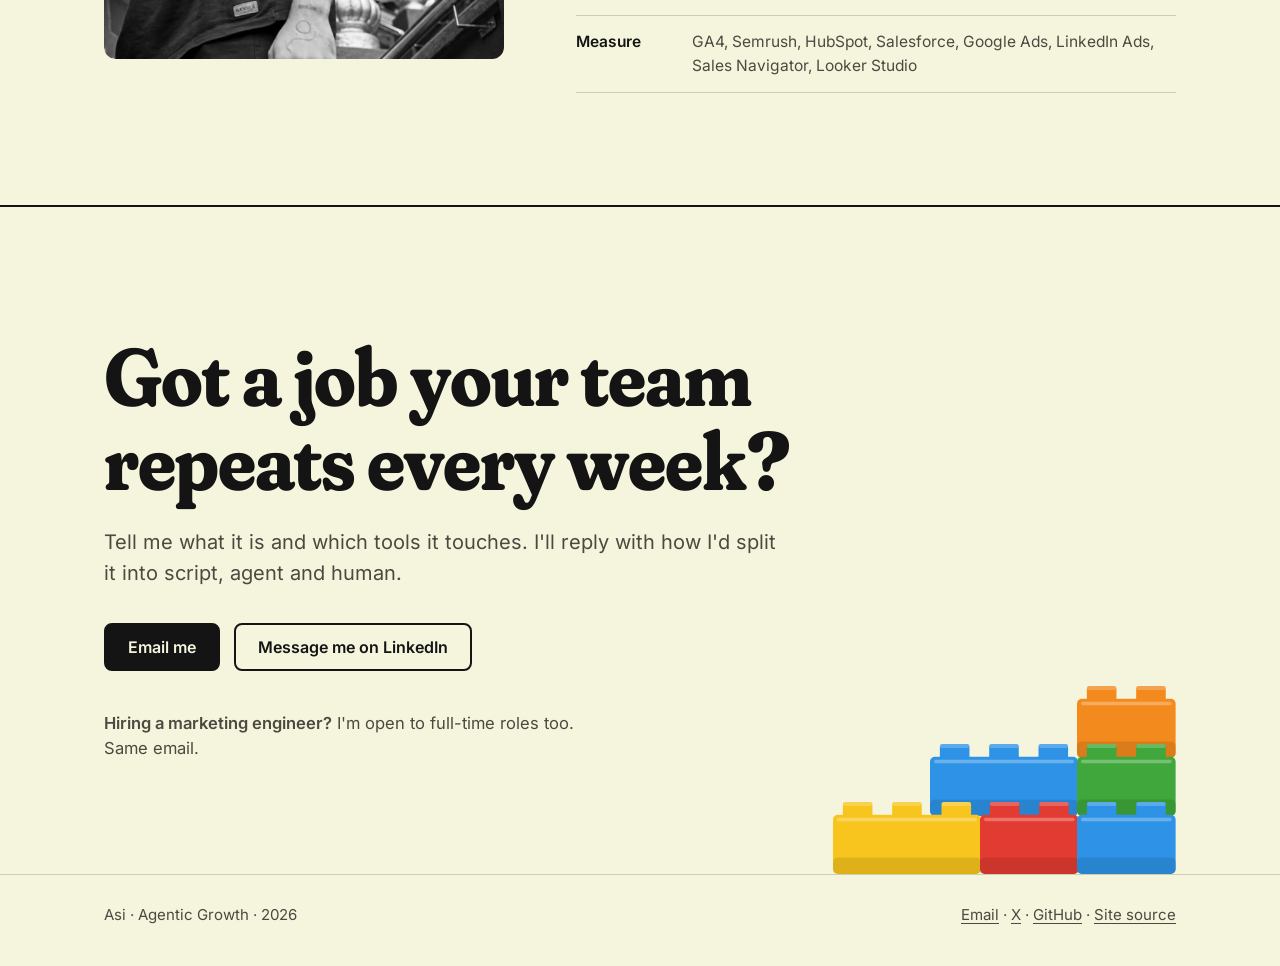
==== commit a0986e07: "Rework builds and tone: agent-first offers, no quote/call/duration copy Replace the report/alert off" ====
--- a/index.html
+++ b/index.html
@@ -4,9 +4,9 @@
 <meta charset="utf-8">
 <meta name="viewport" content="width=device-width, initial-scale=1">
 <title>Asi · AI agents for marketing teams</title>
-<meta name="description" content="I build AI agents and automations that do a marketing team's weekly busywork: reports, competitor tracking and lead alerts. Scoped on one call, handed over working.">
+<meta name="description" content="I build AI agents for marketing: ones that pause losing ads, turn a spreadsheet into 500 pages and make video ads in bulk. Built on your own accounts, handed over working.">
 <meta property="og:title" content="Asi · AI agents for marketing teams">
-<meta property="og:description" content="I build AI agents that do your marketing busywork. Scoped on one call, handed over working.">
+<meta property="og:description" content="I build AI agents that do your marketing busywork: ad agents, search pages, video ads. Built on your accounts.">
 <meta property="og:image" content="https://assisdevassy.com/og.png">
 <meta property="og:type" content="website">
 <meta name="twitter:card" content="summary_large_image">
@@ -96,20 +96,13 @@
 
 /* offers */
 .offers{border-top:2px solid var(--ink)}
-.offer{display:grid;grid-template-columns:150px 1fr 190px;gap:28px;align-items:center;padding:28px 0;border-bottom:1px solid var(--hairline)}
-.mini{display:flex;flex-wrap:wrap;gap:4px 5px;align-items:flex-end}
+.offer{display:grid;grid-template-columns:150px 1fr;gap:28px;align-items:start;padding:32px 0;border-bottom:1px solid var(--hairline)}
+.mini{padding-top:8px;display:flex;flex-wrap:wrap;gap:4px 5px;align-items:flex-end}
 .mini .brick{height:22px;width:auto}
 .offer h3{font-family:var(--display);font-weight:700;font-variation-settings:"SOFT" 100,"opsz" 144;font-size:27px;letter-spacing:-.01em;line-height:1.1}
-.offer p{color:var(--ink-2);font-size:16.5px;margin-top:6px;max-width:48ch}
-.offer .t{font-size:15px;color:var(--ink-2);text-align:right}
-.offer .p{font-weight:600;font-size:18px;text-align:right}
-.offer .p small{display:block;font-weight:400;font-size:14px;color:var(--ink-2)}
-.quote{margin-top:36px;display:flex;align-items:center;justify-content:space-between;gap:32px}
-.quote p{font-size:18px;max-width:58ch}
-.teardown{margin-top:28px;display:flex;align-items:center;justify-content:space-between;gap:32px;background:var(--cream-deep);border-radius:12px;padding:28px 32px}
-.teardown p{font-size:18px;max-width:62ch}
-.teardown p b{font-weight:600}
-.terms{margin-top:18px;font-size:15px;color:var(--ink-2)}
+.offer p{color:var(--ink-2);font-size:17px;margin-top:8px;max-width:60ch}
+.offer .how{color:var(--ink);font-size:16px;margin-top:14px}
+.offer .how b{font-weight:600}
 
 /* method */
 .method{display:grid;grid-template-columns:.9fr 1.1fr;gap:72px}
@@ -188,14 +181,9 @@
   section.s{padding:80px 0}
   .shead{grid-template-columns:1fr;gap:16px;margin-bottom:40px}
   .offer{grid-template-columns:1fr;gap:10px;padding:24px 0}
-  .offer .t{text-align:left}
-  .quote{flex-direction:column;align-items:flex-start;gap:20px}
-  .quote .btn{width:100%}
-  .nav .long{display:none}
+      .nav .long{display:none}
   .mark{font-size:21px}
-  .teardown{flex-direction:column;align-items:flex-start;padding:24px}
-  .teardown .btn{width:100%}
-  .steps,.builds{grid-template-columns:1fr}
+    .steps,.builds{grid-template-columns:1fr}
   .rules li,.tuesday{grid-template-columns:48px 1fr}
   .stack h2 b{font-size:26px}
   .row{grid-template-columns:122px 1fr;gap:10px;margin-top:-4px}
@@ -218,7 +206,7 @@
       <a href="#method">How it works</a>
       <a href="#builds">Builds</a>
       <a href="#about">About</a>
-      <a class="btn solid" href="mailto:assisdevassy@gmail.com?subject=A%20chore%20for%20you">Email me<span class="long"> a chore</span></a>
+      <a class="btn solid" href="mailto:assisdevassy@gmail.com?subject=A%20chore%20for%20you">Email me</a>
     </nav>
   </div>
 </header>
@@ -230,21 +218,21 @@
     <div>
       <p class="eyebrow"><i aria-hidden="true"></i>Marketing engineer · Taking projects and full‑time roles</p>
       <h1 class="d">I build AI agents that do your marketing busywork.</h1>
-      <p class="sub">Weekly reports, competitor tracking, lead alerts. Built on the tools your team already uses, then handed over working, with the run log and the off switch.</p>
+      <p class="sub">Agents that pause the ads losing money, turn a spreadsheet into 500 pages and make a hundred video ads from one photo. They run on your own accounts, and a person approves every move that spends money.</p>
       <div class="ctas">
-        <a class="btn solid" href="mailto:assisdevassy@gmail.com?subject=A%20chore%20for%20you">Email me a chore</a>
+        <a class="btn solid" href="mailto:assisdevassy@gmail.com?subject=Hello%20Asi">Email me</a>
         <a class="btn line" href="#offers">See what I build</a>
       </div>
-      <p class="facts"><span><b>Six years</b> in marketing</span><span><b>Four</b> open-source builds on GitHub</span><span><b>Fixed quote</b> after one call</span></p>
-    </div>
-
-    <div class="stack" role="img" aria-label="A weekly performance report split into its parts: a script pulls in seven sources, an agent writes what moved and why using your metric rules, you approve it first, and it runs every Monday morning.">
-      <h2>One chore, sorted into bricks<b>Weekly performance report</b></h2>
-      <div class="row" style="--i:4;z-index:5;--x:60px"><svg class="brick" viewBox="0 0 120 58.4" width="120" height="58.4" aria-hidden="true" focusable="false"><rect x="8.0" y="0" width="24.0" height="14.4" rx="2.8" fill="#F28A1E"/><rect x="8.0" y="0" width="24.0" height="3.2" rx="1.6" fill="#f6ad62" opacity=".7"/><rect x="48.0" y="0" width="24.0" height="14.4" rx="2.8" fill="#F28A1E"/><rect x="48.0" y="0" width="24.0" height="3.2" rx="1.6" fill="#f6ad62" opacity=".7"/><rect x="88.0" y="0" width="24.0" height="14.4" rx="2.8" fill="#F28A1E"/><rect x="88.0" y="0" width="24.0" height="3.2" rx="1.6" fill="#f6ad62" opacity=".7"/><rect y="10.4" width="120.0" height="48.0" rx="4.0" fill="#F28A1E"/><rect y="45.0" width="120.0" height="13.4" rx="4.0" fill="#c67119" opacity=".55"/><rect x="3.2" y="12.8" width="113.6" height="2.8" rx="1.4" fill="#fff" opacity=".28"/></svg><p><b>Schedule</b>Runs every Monday.</p></div>
-      <div class="row" style="--i:3;z-index:4;--x:40px"><svg class="brick" viewBox="0 0 80 58.4" width="80" height="58.4" aria-hidden="true" focusable="false"><rect x="8.0" y="0" width="24.0" height="14.4" rx="2.8" fill="#E23B32"/><rect x="8.0" y="0" width="24.0" height="3.2" rx="1.6" fill="#eb7670" opacity=".7"/><rect x="48.0" y="0" width="24.0" height="14.4" rx="2.8" fill="#E23B32"/><rect x="48.0" y="0" width="24.0" height="3.2" rx="1.6" fill="#eb7670" opacity=".7"/><rect y="10.4" width="80.0" height="48.0" rx="4.0" fill="#E23B32"/><rect y="45.0" width="80.0" height="13.4" rx="4.0" fill="#b93029" opacity=".55"/><rect x="3.2" y="12.8" width="73.6" height="2.8" rx="1.4" fill="#fff" opacity=".28"/></svg><p><b>Human</b>You approve it first.</p></div>
-      <div class="row" style="--i:2;z-index:3"><svg class="brick" viewBox="0 0 160 58.4" width="160" height="58.4" aria-hidden="true" focusable="false"><rect x="8.0" y="0" width="24.0" height="14.4" rx="2.8" fill="#2E93E6"/><rect x="8.0" y="0" width="24.0" height="3.2" rx="1.6" fill="#6db3ee" opacity=".7"/><rect x="48.0" y="0" width="24.0" height="14.4" rx="2.8" fill="#2E93E6"/><rect x="48.0" y="0" width="24.0" height="3.2" rx="1.6" fill="#6db3ee" opacity=".7"/><rect x="88.0" y="0" width="24.0" height="14.4" rx="2.8" fill="#2E93E6"/><rect x="88.0" y="0" width="24.0" height="3.2" rx="1.6" fill="#6db3ee" opacity=".7"/><rect x="128.0" y="0" width="24.0" height="14.4" rx="2.8" fill="#2E93E6"/><rect x="128.0" y="0" width="24.0" height="3.2" rx="1.6" fill="#6db3ee" opacity=".7"/><rect y="10.4" width="160.0" height="48.0" rx="4.0" fill="#2E93E6"/><rect y="45.0" width="160.0" height="13.4" rx="4.0" fill="#2679bd" opacity=".55"/><rect x="3.2" y="12.8" width="153.6" height="2.8" rx="1.4" fill="#fff" opacity=".28"/></svg><p><b>Agent</b>Writes what moved and why.</p></div>
-      <div class="row" style="--i:1;z-index:2;--x:20px"><svg class="brick" viewBox="0 0 120 58.4" width="120" height="58.4" aria-hidden="true" focusable="false"><rect x="8.0" y="0" width="24.0" height="14.4" rx="2.8" fill="#3FA73B"/><rect x="8.0" y="0" width="24.0" height="3.2" rx="1.6" fill="#79c176" opacity=".7"/><rect x="48.0" y="0" width="24.0" height="14.4" rx="2.8" fill="#3FA73B"/><rect x="48.0" y="0" width="24.0" height="3.2" rx="1.6" fill="#79c176" opacity=".7"/><rect x="88.0" y="0" width="24.0" height="14.4" rx="2.8" fill="#3FA73B"/><rect x="88.0" y="0" width="24.0" height="3.2" rx="1.6" fill="#79c176" opacity=".7"/><rect y="10.4" width="120.0" height="48.0" rx="4.0" fill="#3FA73B"/><rect y="45.0" width="120.0" height="13.4" rx="4.0" fill="#348930" opacity=".55"/><rect x="3.2" y="12.8" width="113.6" height="2.8" rx="1.4" fill="#fff" opacity=".28"/></svg><p><b>Files</b>Reads your metric rules.</p></div>
-      <div class="row" style="--i:0;z-index:1"><svg class="brick" viewBox="0 0 200 58.4" width="200" height="58.4" aria-hidden="true" focusable="false"><rect x="8.0" y="0" width="24.0" height="14.4" rx="2.8" fill="#F7C51E"/><rect x="8.0" y="0" width="24.0" height="3.2" rx="1.6" fill="#f9d662" opacity=".7"/><rect x="48.0" y="0" width="24.0" height="14.4" rx="2.8" fill="#F7C51E"/><rect x="48.0" y="0" width="24.0" height="3.2" rx="1.6" fill="#f9d662" opacity=".7"/><rect x="88.0" y="0" width="24.0" height="14.4" rx="2.8" fill="#F7C51E"/><rect x="88.0" y="0" width="24.0" height="3.2" rx="1.6" fill="#f9d662" opacity=".7"/><rect x="128.0" y="0" width="24.0" height="14.4" rx="2.8" fill="#F7C51E"/><rect x="128.0" y="0" width="24.0" height="3.2" rx="1.6" fill="#f9d662" opacity=".7"/><rect x="168.0" y="0" width="24.0" height="14.4" rx="2.8" fill="#F7C51E"/><rect x="168.0" y="0" width="24.0" height="3.2" rx="1.6" fill="#f9d662" opacity=".7"/><rect y="10.4" width="200.0" height="48.0" rx="4.0" fill="#F7C51E"/><rect y="45.0" width="200.0" height="13.4" rx="4.0" fill="#cba219" opacity=".55"/><rect x="3.2" y="12.8" width="193.6" height="2.8" rx="1.4" fill="#fff" opacity=".28"/></svg><p><b>Script</b>Pulls in all 7 sources.</p></div>
+      <p class="facts"><span><b>Six years</b> in marketing</span><span><b>Four</b> open-source builds on GitHub</span><span>Every agent starts in <b>report-only</b> mode</span></p>
+    </div>
+
+    <div class="stack" role="img" aria-label="An ad account that pauses losing ads, split into its parts: a script pulls the numbers, your rules sit in a file, an agent flags the ads that lose, you approve any spend, and it checks every hour.">
+      <h2>One chore, sorted into bricks<b>Pausing losing ads</b></h2>
+      <div class="row" style="--i:4;z-index:5;--x:60px"><svg class="brick" viewBox="0 0 120 58.4" width="120" height="58.4" aria-hidden="true" focusable="false"><rect x="8.0" y="0" width="24.0" height="14.4" rx="2.8" fill="#F28A1E"/><rect x="8.0" y="0" width="24.0" height="3.2" rx="1.6" fill="#f6ad62" opacity=".7"/><rect x="48.0" y="0" width="24.0" height="14.4" rx="2.8" fill="#F28A1E"/><rect x="48.0" y="0" width="24.0" height="3.2" rx="1.6" fill="#f6ad62" opacity=".7"/><rect x="88.0" y="0" width="24.0" height="14.4" rx="2.8" fill="#F28A1E"/><rect x="88.0" y="0" width="24.0" height="3.2" rx="1.6" fill="#f6ad62" opacity=".7"/><rect y="10.4" width="120.0" height="48.0" rx="4.0" fill="#F28A1E"/><rect y="45.0" width="120.0" height="13.4" rx="4.0" fill="#c67119" opacity=".55"/><rect x="3.2" y="12.8" width="113.6" height="2.8" rx="1.4" fill="#fff" opacity=".28"/></svg><p><b>Schedule</b>Checks every hour.</p></div>
+      <div class="row" style="--i:3;z-index:4;--x:40px"><svg class="brick" viewBox="0 0 80 58.4" width="80" height="58.4" aria-hidden="true" focusable="false"><rect x="8.0" y="0" width="24.0" height="14.4" rx="2.8" fill="#E23B32"/><rect x="8.0" y="0" width="24.0" height="3.2" rx="1.6" fill="#eb7670" opacity=".7"/><rect x="48.0" y="0" width="24.0" height="14.4" rx="2.8" fill="#E23B32"/><rect x="48.0" y="0" width="24.0" height="3.2" rx="1.6" fill="#eb7670" opacity=".7"/><rect y="10.4" width="80.0" height="48.0" rx="4.0" fill="#E23B32"/><rect y="45.0" width="80.0" height="13.4" rx="4.0" fill="#b93029" opacity=".55"/><rect x="3.2" y="12.8" width="73.6" height="2.8" rx="1.4" fill="#fff" opacity=".28"/></svg><p><b>Human</b>You approve spend.</p></div>
+      <div class="row" style="--i:2;z-index:3"><svg class="brick" viewBox="0 0 160 58.4" width="160" height="58.4" aria-hidden="true" focusable="false"><rect x="8.0" y="0" width="24.0" height="14.4" rx="2.8" fill="#2E93E6"/><rect x="8.0" y="0" width="24.0" height="3.2" rx="1.6" fill="#6db3ee" opacity=".7"/><rect x="48.0" y="0" width="24.0" height="14.4" rx="2.8" fill="#2E93E6"/><rect x="48.0" y="0" width="24.0" height="3.2" rx="1.6" fill="#6db3ee" opacity=".7"/><rect x="88.0" y="0" width="24.0" height="14.4" rx="2.8" fill="#2E93E6"/><rect x="88.0" y="0" width="24.0" height="3.2" rx="1.6" fill="#6db3ee" opacity=".7"/><rect x="128.0" y="0" width="24.0" height="14.4" rx="2.8" fill="#2E93E6"/><rect x="128.0" y="0" width="24.0" height="3.2" rx="1.6" fill="#6db3ee" opacity=".7"/><rect y="10.4" width="160.0" height="48.0" rx="4.0" fill="#2E93E6"/><rect y="45.0" width="160.0" height="13.4" rx="4.0" fill="#2679bd" opacity=".55"/><rect x="3.2" y="12.8" width="153.6" height="2.8" rx="1.4" fill="#fff" opacity=".28"/></svg><p><b>Agent</b>Flags the ads that lose.</p></div>
+      <div class="row" style="--i:1;z-index:2;--x:20px"><svg class="brick" viewBox="0 0 120 58.4" width="120" height="58.4" aria-hidden="true" focusable="false"><rect x="8.0" y="0" width="24.0" height="14.4" rx="2.8" fill="#3FA73B"/><rect x="8.0" y="0" width="24.0" height="3.2" rx="1.6" fill="#79c176" opacity=".7"/><rect x="48.0" y="0" width="24.0" height="14.4" rx="2.8" fill="#3FA73B"/><rect x="48.0" y="0" width="24.0" height="3.2" rx="1.6" fill="#79c176" opacity=".7"/><rect x="88.0" y="0" width="24.0" height="14.4" rx="2.8" fill="#3FA73B"/><rect x="88.0" y="0" width="24.0" height="3.2" rx="1.6" fill="#79c176" opacity=".7"/><rect y="10.4" width="120.0" height="48.0" rx="4.0" fill="#3FA73B"/><rect y="45.0" width="120.0" height="13.4" rx="4.0" fill="#348930" opacity=".55"/><rect x="3.2" y="12.8" width="113.6" height="2.8" rx="1.4" fill="#fff" opacity=".28"/></svg><p><b>Files</b>Reads your rules.</p></div>
+      <div class="row" style="--i:0;z-index:1"><svg class="brick" viewBox="0 0 200 58.4" width="200" height="58.4" aria-hidden="true" focusable="false"><rect x="8.0" y="0" width="24.0" height="14.4" rx="2.8" fill="#F7C51E"/><rect x="8.0" y="0" width="24.0" height="3.2" rx="1.6" fill="#f9d662" opacity=".7"/><rect x="48.0" y="0" width="24.0" height="14.4" rx="2.8" fill="#F7C51E"/><rect x="48.0" y="0" width="24.0" height="3.2" rx="1.6" fill="#f9d662" opacity=".7"/><rect x="88.0" y="0" width="24.0" height="14.4" rx="2.8" fill="#F7C51E"/><rect x="88.0" y="0" width="24.0" height="3.2" rx="1.6" fill="#f9d662" opacity=".7"/><rect x="128.0" y="0" width="24.0" height="14.4" rx="2.8" fill="#F7C51E"/><rect x="128.0" y="0" width="24.0" height="3.2" rx="1.6" fill="#f9d662" opacity=".7"/><rect x="168.0" y="0" width="24.0" height="14.4" rx="2.8" fill="#F7C51E"/><rect x="168.0" y="0" width="24.0" height="3.2" rx="1.6" fill="#f9d662" opacity=".7"/><rect y="10.4" width="200.0" height="48.0" rx="4.0" fill="#F7C51E"/><rect y="45.0" width="200.0" height="13.4" rx="4.0" fill="#cba219" opacity=".55"/><rect x="3.2" y="12.8" width="193.6" height="2.8" rx="1.4" fill="#fff" opacity=".28"/></svg><p><b>Script</b>Pulls the numbers.</p></div>
     </div>
   </div>
 </section>
@@ -252,56 +240,60 @@
 <section class="s" id="offers">
   <div class="wrap">
     <div class="shead">
-      <h2 class="d">Five builds, quoted after one call</h2>
-      <p>Each one has a small, fixed scope. Tell me your tools on a 20-minute call and you get a fixed quote. You get working code on your own accounts, not a slide deck.</p>
+      <h2 class="d">What I build</h2>
+      <p>Each one runs on your own accounts and starts in report-only mode. You read what it would do before it does anything.</p>
     </div>
 
     <div class="offers">
       <article class="offer">
-        <div class="mini" aria-label="Built from script, agent, human and schedule bricks"><svg class="brick" viewBox="0 0 60 29.2" width="60" height="29.2" aria-hidden="true" focusable="false"><rect x="4.0" y="0" width="12.0" height="7.2" rx="1.4" fill="#F7C51E"/><rect x="4.0" y="0" width="12.0" height="1.6" rx="0.8" fill="#f9d662" opacity=".7"/><rect x="24.0" y="0" width="12.0" height="7.2" rx="1.4" fill="#F7C51E"/><rect x="24.0" y="0" width="12.0" height="1.6" rx="0.8" fill="#f9d662" opacity=".7"/><rect x="44.0" y="0" width="12.0" height="7.2" rx="1.4" fill="#F7C51E"/><rect x="44.0" y="0" width="12.0" height="1.6" rx="0.8" fill="#f9d662" opacity=".7"/><rect y="5.2" width="60.0" height="24.0" rx="2.0" fill="#F7C51E"/><rect y="22.5" width="60.0" height="6.7" rx="2.0" fill="#cba219" opacity=".55"/><rect x="1.6" y="6.4" width="56.8" height="1.4" rx="0.7" fill="#fff" opacity=".28"/></svg><svg class="brick" viewBox="0 0 40 29.2" width="40" height="29.2" aria-hidden="true" focusable="false"><rect x="4.0" y="0" width="12.0" height="7.2" rx="1.4" fill="#2E93E6"/><rect x="4.0" y="0" width="12.0" height="1.6" rx="0.8" fill="#6db3ee" opacity=".7"/><rect x="24.0" y="0" width="12.0" height="7.2" rx="1.4" fill="#2E93E6"/><rect x="24.0" y="0" width="12.0" height="1.6" rx="0.8" fill="#6db3ee" opacity=".7"/><rect y="5.2" width="40.0" height="24.0" rx="2.0" fill="#2E93E6"/><rect y="22.5" width="40.0" height="6.7" rx="2.0" fill="#2679bd" opacity=".55"/><rect x="1.6" y="6.4" width="36.8" height="1.4" rx="0.7" fill="#fff" opacity=".28"/></svg><svg class="brick" viewBox="0 0 20 29.2" width="20" height="29.2" aria-hidden="true" focusable="false"><rect x="4.0" y="0" width="12.0" height="7.2" rx="1.4" fill="#E23B32"/><rect x="4.0" y="0" width="12.0" height="1.6" rx="0.8" fill="#eb7670" opacity=".7"/><rect y="5.2" width="20.0" height="24.0" rx="2.0" fill="#E23B32"/><rect y="22.5" width="20.0" height="6.7" rx="2.0" fill="#b93029" opacity=".55"/><rect x="1.6" y="6.4" width="16.8" height="1.4" rx="0.7" fill="#fff" opacity=".28"/></svg><svg class="brick" viewBox="0 0 40 29.2" width="40" height="29.2" aria-hidden="true" focusable="false"><rect x="4.0" y="0" width="12.0" height="7.2" rx="1.4" fill="#F28A1E"/><rect x="4.0" y="0" width="12.0" height="1.6" rx="0.8" fill="#f6ad62" opacity=".7"/><rect x="24.0" y="0" width="12.0" height="7.2" rx="1.4" fill="#F28A1E"/><rect x="24.0" y="0" width="12.0" height="1.6" rx="0.8" fill="#f6ad62" opacity=".7"/><rect y="5.2" width="40.0" height="24.0" rx="2.0" fill="#F28A1E"/><rect y="22.5" width="40.0" height="6.7" rx="2.0" fill="#c67119" opacity=".55"/><rect x="1.6" y="6.4" width="36.8" height="1.4" rx="0.7" fill="#fff" opacity=".28"/></svg></div>
-        <div><h3>Report Autopilot</h3><p>A weekly marketing report built from your sources, with the numbers checked and the changes explained, posted to Slack or email.</p></div>
-        <span class="t">5 days</span>
+        <div class="mini" aria-label="Built from schedule, agent, files and human bricks"><svg class="brick" viewBox="0 0 40 29.2" width="40" height="29.2" aria-hidden="true" focusable="false"><rect x="4.0" y="0" width="12.0" height="7.2" rx="1.4" fill="#F28A1E"/><rect x="4.0" y="0" width="12.0" height="1.6" rx="0.8" fill="#f6ad62" opacity=".7"/><rect x="24.0" y="0" width="12.0" height="7.2" rx="1.4" fill="#F28A1E"/><rect x="24.0" y="0" width="12.0" height="1.6" rx="0.8" fill="#f6ad62" opacity=".7"/><rect y="5.2" width="40.0" height="24.0" rx="2.0" fill="#F28A1E"/><rect y="22.5" width="40.0" height="6.7" rx="2.0" fill="#c67119" opacity=".55"/><rect x="1.6" y="6.4" width="36.8" height="1.4" rx="0.7" fill="#fff" opacity=".28"/></svg><svg class="brick" viewBox="0 0 60 29.2" width="60" height="29.2" aria-hidden="true" focusable="false"><rect x="4.0" y="0" width="12.0" height="7.2" rx="1.4" fill="#2E93E6"/><rect x="4.0" y="0" width="12.0" height="1.6" rx="0.8" fill="#6db3ee" opacity=".7"/><rect x="24.0" y="0" width="12.0" height="7.2" rx="1.4" fill="#2E93E6"/><rect x="24.0" y="0" width="12.0" height="1.6" rx="0.8" fill="#6db3ee" opacity=".7"/><rect x="44.0" y="0" width="12.0" height="7.2" rx="1.4" fill="#2E93E6"/><rect x="44.0" y="0" width="12.0" height="1.6" rx="0.8" fill="#6db3ee" opacity=".7"/><rect y="5.2" width="60.0" height="24.0" rx="2.0" fill="#2E93E6"/><rect y="22.5" width="60.0" height="6.7" rx="2.0" fill="#2679bd" opacity=".55"/><rect x="1.6" y="6.4" width="56.8" height="1.4" rx="0.7" fill="#fff" opacity=".28"/></svg><svg class="brick" viewBox="0 0 40 29.2" width="40" height="29.2" aria-hidden="true" focusable="false"><rect x="4.0" y="0" width="12.0" height="7.2" rx="1.4" fill="#3FA73B"/><rect x="4.0" y="0" width="12.0" height="1.6" rx="0.8" fill="#79c176" opacity=".7"/><rect x="24.0" y="0" width="12.0" height="7.2" rx="1.4" fill="#3FA73B"/><rect x="24.0" y="0" width="12.0" height="1.6" rx="0.8" fill="#79c176" opacity=".7"/><rect y="5.2" width="40.0" height="24.0" rx="2.0" fill="#3FA73B"/><rect y="22.5" width="40.0" height="6.7" rx="2.0" fill="#348930" opacity=".55"/><rect x="1.6" y="6.4" width="36.8" height="1.4" rx="0.7" fill="#fff" opacity=".28"/></svg><svg class="brick" viewBox="0 0 20 29.2" width="20" height="29.2" aria-hidden="true" focusable="false"><rect x="4.0" y="0" width="12.0" height="7.2" rx="1.4" fill="#E23B32"/><rect x="4.0" y="0" width="12.0" height="1.6" rx="0.8" fill="#eb7670" opacity=".7"/><rect y="5.2" width="20.0" height="24.0" rx="2.0" fill="#E23B32"/><rect y="22.5" width="20.0" height="6.7" rx="2.0" fill="#b93029" opacity=".55"/><rect x="1.6" y="6.4" width="16.8" height="1.4" rx="0.7" fill="#fff" opacity=".28"/></svg></div>
+        <div>
+          <h3>An ad agent that pauses what loses</h3>
+          <p>It watches your Meta ad account every hour, pauses the ads losing money, moves budget to the winners and drafts new versions of your best ad.</p>
+          <p class="how"><b>The approach.</b> You write the rules in plain English. For the first week it only lists what it would pause. When you agree with its calls, it starts acting, under a daily spend cap it cannot raise.</p>
+        </div>
       </article>
       <article class="offer">
-        <div class="mini" aria-label="Built from script, agent and schedule bricks"><svg class="brick" viewBox="0 0 40 29.2" width="40" height="29.2" aria-hidden="true" focusable="false"><rect x="4.0" y="0" width="12.0" height="7.2" rx="1.4" fill="#F7C51E"/><rect x="4.0" y="0" width="12.0" height="1.6" rx="0.8" fill="#f9d662" opacity=".7"/><rect x="24.0" y="0" width="12.0" height="7.2" rx="1.4" fill="#F7C51E"/><rect x="24.0" y="0" width="12.0" height="1.6" rx="0.8" fill="#f9d662" opacity=".7"/><rect y="5.2" width="40.0" height="24.0" rx="2.0" fill="#F7C51E"/><rect y="22.5" width="40.0" height="6.7" rx="2.0" fill="#cba219" opacity=".55"/><rect x="1.6" y="6.4" width="36.8" height="1.4" rx="0.7" fill="#fff" opacity=".28"/></svg><svg class="brick" viewBox="0 0 60 29.2" width="60" height="29.2" aria-hidden="true" focusable="false"><rect x="4.0" y="0" width="12.0" height="7.2" rx="1.4" fill="#2E93E6"/><rect x="4.0" y="0" width="12.0" height="1.6" rx="0.8" fill="#6db3ee" opacity=".7"/><rect x="24.0" y="0" width="12.0" height="7.2" rx="1.4" fill="#2E93E6"/><rect x="24.0" y="0" width="12.0" height="1.6" rx="0.8" fill="#6db3ee" opacity=".7"/><rect x="44.0" y="0" width="12.0" height="7.2" rx="1.4" fill="#2E93E6"/><rect x="44.0" y="0" width="12.0" height="1.6" rx="0.8" fill="#6db3ee" opacity=".7"/><rect y="5.2" width="60.0" height="24.0" rx="2.0" fill="#2E93E6"/><rect y="22.5" width="60.0" height="6.7" rx="2.0" fill="#2679bd" opacity=".55"/><rect x="1.6" y="6.4" width="56.8" height="1.4" rx="0.7" fill="#fff" opacity=".28"/></svg><svg class="brick" viewBox="0 0 40 29.2" width="40" height="29.2" aria-hidden="true" focusable="false"><rect x="4.0" y="0" width="12.0" height="7.2" rx="1.4" fill="#F28A1E"/><rect x="4.0" y="0" width="12.0" height="1.6" rx="0.8" fill="#f6ad62" opacity=".7"/><rect x="24.0" y="0" width="12.0" height="7.2" rx="1.4" fill="#F28A1E"/><rect x="24.0" y="0" width="12.0" height="1.6" rx="0.8" fill="#f6ad62" opacity=".7"/><rect y="5.2" width="40.0" height="24.0" rx="2.0" fill="#F28A1E"/><rect y="22.5" width="40.0" height="6.7" rx="2.0" fill="#c67119" opacity=".55"/><rect x="1.6" y="6.4" width="36.8" height="1.4" rx="0.7" fill="#fff" opacity=".28"/></svg></div>
-        <div><h3>Competitor Signal Desk</h3><p>A Monday brief of five competitor moves and ads, each with a line on what it means for you.</p></div>
-        <span class="t">5 days, then weekly</span>
+        <div class="mini" aria-label="Built from script, files and human bricks"><svg class="brick" viewBox="0 0 60 29.2" width="60" height="29.2" aria-hidden="true" focusable="false"><rect x="4.0" y="0" width="12.0" height="7.2" rx="1.4" fill="#F7C51E"/><rect x="4.0" y="0" width="12.0" height="1.6" rx="0.8" fill="#f9d662" opacity=".7"/><rect x="24.0" y="0" width="12.0" height="7.2" rx="1.4" fill="#F7C51E"/><rect x="24.0" y="0" width="12.0" height="1.6" rx="0.8" fill="#f9d662" opacity=".7"/><rect x="44.0" y="0" width="12.0" height="7.2" rx="1.4" fill="#F7C51E"/><rect x="44.0" y="0" width="12.0" height="1.6" rx="0.8" fill="#f9d662" opacity=".7"/><rect y="5.2" width="60.0" height="24.0" rx="2.0" fill="#F7C51E"/><rect y="22.5" width="60.0" height="6.7" rx="2.0" fill="#cba219" opacity=".55"/><rect x="1.6" y="6.4" width="56.8" height="1.4" rx="0.7" fill="#fff" opacity=".28"/></svg><svg class="brick" viewBox="0 0 40 29.2" width="40" height="29.2" aria-hidden="true" focusable="false"><rect x="4.0" y="0" width="12.0" height="7.2" rx="1.4" fill="#3FA73B"/><rect x="4.0" y="0" width="12.0" height="1.6" rx="0.8" fill="#79c176" opacity=".7"/><rect x="24.0" y="0" width="12.0" height="7.2" rx="1.4" fill="#3FA73B"/><rect x="24.0" y="0" width="12.0" height="1.6" rx="0.8" fill="#79c176" opacity=".7"/><rect y="5.2" width="40.0" height="24.0" rx="2.0" fill="#3FA73B"/><rect y="22.5" width="40.0" height="6.7" rx="2.0" fill="#348930" opacity=".55"/><rect x="1.6" y="6.4" width="36.8" height="1.4" rx="0.7" fill="#fff" opacity=".28"/></svg><svg class="brick" viewBox="0 0 20 29.2" width="20" height="29.2" aria-hidden="true" focusable="false"><rect x="4.0" y="0" width="12.0" height="7.2" rx="1.4" fill="#E23B32"/><rect x="4.0" y="0" width="12.0" height="1.6" rx="0.8" fill="#eb7670" opacity=".7"/><rect y="5.2" width="20.0" height="24.0" rx="2.0" fill="#E23B32"/><rect y="22.5" width="20.0" height="6.7" rx="2.0" fill="#b93029" opacity=".55"/><rect x="1.6" y="6.4" width="16.8" height="1.4" rx="0.7" fill="#fff" opacity=".28"/></svg></div>
+        <div>
+          <h3>500 pages from one spreadsheet</h3>
+          <p>One page template and one row of data per page: a page for every city, product or comparison your buyers search for.</p>
+          <p class="how"><b>The approach.</b> Every row carries real data, so no page is thin. I read a sample before anything goes live, then watch which pages Google actually indexes and fix or drop the rest.</p>
+        </div>
       </article>
       <article class="offer">
         <div class="mini" aria-label="Built from script, agent and human bricks"><svg class="brick" viewBox="0 0 40 29.2" width="40" height="29.2" aria-hidden="true" focusable="false"><rect x="4.0" y="0" width="12.0" height="7.2" rx="1.4" fill="#F7C51E"/><rect x="4.0" y="0" width="12.0" height="1.6" rx="0.8" fill="#f9d662" opacity=".7"/><rect x="24.0" y="0" width="12.0" height="7.2" rx="1.4" fill="#F7C51E"/><rect x="24.0" y="0" width="12.0" height="1.6" rx="0.8" fill="#f9d662" opacity=".7"/><rect y="5.2" width="40.0" height="24.0" rx="2.0" fill="#F7C51E"/><rect y="22.5" width="40.0" height="6.7" rx="2.0" fill="#cba219" opacity=".55"/><rect x="1.6" y="6.4" width="36.8" height="1.4" rx="0.7" fill="#fff" opacity=".28"/></svg><svg class="brick" viewBox="0 0 60 29.2" width="60" height="29.2" aria-hidden="true" focusable="false"><rect x="4.0" y="0" width="12.0" height="7.2" rx="1.4" fill="#2E93E6"/><rect x="4.0" y="0" width="12.0" height="1.6" rx="0.8" fill="#6db3ee" opacity=".7"/><rect x="24.0" y="0" width="12.0" height="7.2" rx="1.4" fill="#2E93E6"/><rect x="24.0" y="0" width="12.0" height="1.6" rx="0.8" fill="#6db3ee" opacity=".7"/><rect x="44.0" y="0" width="12.0" height="7.2" rx="1.4" fill="#2E93E6"/><rect x="44.0" y="0" width="12.0" height="1.6" rx="0.8" fill="#6db3ee" opacity=".7"/><rect y="5.2" width="60.0" height="24.0" rx="2.0" fill="#2E93E6"/><rect y="22.5" width="60.0" height="6.7" rx="2.0" fill="#2679bd" opacity=".55"/><rect x="1.6" y="6.4" width="56.8" height="1.4" rx="0.7" fill="#fff" opacity=".28"/></svg><svg class="brick" viewBox="0 0 20 29.2" width="20" height="29.2" aria-hidden="true" focusable="false"><rect x="4.0" y="0" width="12.0" height="7.2" rx="1.4" fill="#E23B32"/><rect x="4.0" y="0" width="12.0" height="1.6" rx="0.8" fill="#eb7670" opacity=".7"/><rect y="5.2" width="20.0" height="24.0" rx="2.0" fill="#E23B32"/><rect y="22.5" width="20.0" height="6.7" rx="2.0" fill="#b93029" opacity=".55"/><rect x="1.6" y="6.4" width="16.8" height="1.4" rx="0.7" fill="#fff" opacity=".28"/></svg></div>
-        <div><h3>Lead Signal List</h3><p>Fifty accounts showing buying signals right now, each with the reason to reach out this week.</p></div>
-        <span class="t">4 days</span>
+        <div>
+          <h3>A hundred video ads from one photo</h3>
+          <p>One product photo and one script become a hundred video ads, each with its own opening line, voice and first shot.</p>
+          <p class="how"><b>The approach.</b> The agent writes the hooks and runs the batch. You check every claim against the real product, and the ads go up paused, ten at a time.</p>
+        </div>
       </article>
       <article class="offer">
-        <div class="mini" aria-label="Built from files, agent and human bricks"><svg class="brick" viewBox="0 0 40 29.2" width="40" height="29.2" aria-hidden="true" focusable="false"><rect x="4.0" y="0" width="12.0" height="7.2" rx="1.4" fill="#3FA73B"/><rect x="4.0" y="0" width="12.0" height="1.6" rx="0.8" fill="#79c176" opacity=".7"/><rect x="24.0" y="0" width="12.0" height="7.2" rx="1.4" fill="#3FA73B"/><rect x="24.0" y="0" width="12.0" height="1.6" rx="0.8" fill="#79c176" opacity=".7"/><rect y="5.2" width="40.0" height="24.0" rx="2.0" fill="#3FA73B"/><rect y="22.5" width="40.0" height="6.7" rx="2.0" fill="#348930" opacity=".55"/><rect x="1.6" y="6.4" width="36.8" height="1.4" rx="0.7" fill="#fff" opacity=".28"/></svg><svg class="brick" viewBox="0 0 60 29.2" width="60" height="29.2" aria-hidden="true" focusable="false"><rect x="4.0" y="0" width="12.0" height="7.2" rx="1.4" fill="#2E93E6"/><rect x="4.0" y="0" width="12.0" height="1.6" rx="0.8" fill="#6db3ee" opacity=".7"/><rect x="24.0" y="0" width="12.0" height="7.2" rx="1.4" fill="#2E93E6"/><rect x="24.0" y="0" width="12.0" height="1.6" rx="0.8" fill="#6db3ee" opacity=".7"/><rect x="44.0" y="0" width="12.0" height="7.2" rx="1.4" fill="#2E93E6"/><rect x="44.0" y="0" width="12.0" height="1.6" rx="0.8" fill="#6db3ee" opacity=".7"/><rect y="5.2" width="60.0" height="24.0" rx="2.0" fill="#2E93E6"/><rect y="22.5" width="60.0" height="6.7" rx="2.0" fill="#2679bd" opacity=".55"/><rect x="1.6" y="6.4" width="56.8" height="1.4" rx="0.7" fill="#fff" opacity=".28"/></svg><svg class="brick" viewBox="0 0 20 29.2" width="20" height="29.2" aria-hidden="true" focusable="false"><rect x="4.0" y="0" width="12.0" height="7.2" rx="1.4" fill="#E23B32"/><rect x="4.0" y="0" width="12.0" height="1.6" rx="0.8" fill="#eb7670" opacity=".7"/><rect y="5.2" width="20.0" height="24.0" rx="2.0" fill="#E23B32"/><rect y="22.5" width="20.0" height="6.7" rx="2.0" fill="#b93029" opacity=".55"/><rect x="1.6" y="6.4" width="16.8" height="1.4" rx="0.7" fill="#fff" opacity=".28"/></svg></div>
-        <div><h3>Content Repurposer</h3><p>One recording or article turned into six posts, a carousel and a short clip, written in your voice.</p></div>
-        <span class="t">1 week</span>
+        <div class="mini" aria-label="Built from agent, files and human bricks"><svg class="brick" viewBox="0 0 60 29.2" width="60" height="29.2" aria-hidden="true" focusable="false"><rect x="4.0" y="0" width="12.0" height="7.2" rx="1.4" fill="#2E93E6"/><rect x="4.0" y="0" width="12.0" height="1.6" rx="0.8" fill="#6db3ee" opacity=".7"/><rect x="24.0" y="0" width="12.0" height="7.2" rx="1.4" fill="#2E93E6"/><rect x="24.0" y="0" width="12.0" height="1.6" rx="0.8" fill="#6db3ee" opacity=".7"/><rect x="44.0" y="0" width="12.0" height="7.2" rx="1.4" fill="#2E93E6"/><rect x="44.0" y="0" width="12.0" height="1.6" rx="0.8" fill="#6db3ee" opacity=".7"/><rect y="5.2" width="60.0" height="24.0" rx="2.0" fill="#2E93E6"/><rect y="22.5" width="60.0" height="6.7" rx="2.0" fill="#2679bd" opacity=".55"/><rect x="1.6" y="6.4" width="56.8" height="1.4" rx="0.7" fill="#fff" opacity=".28"/></svg><svg class="brick" viewBox="0 0 40 29.2" width="40" height="29.2" aria-hidden="true" focusable="false"><rect x="4.0" y="0" width="12.0" height="7.2" rx="1.4" fill="#3FA73B"/><rect x="4.0" y="0" width="12.0" height="1.6" rx="0.8" fill="#79c176" opacity=".7"/><rect x="24.0" y="0" width="12.0" height="7.2" rx="1.4" fill="#3FA73B"/><rect x="24.0" y="0" width="12.0" height="1.6" rx="0.8" fill="#79c176" opacity=".7"/><rect y="5.2" width="40.0" height="24.0" rx="2.0" fill="#3FA73B"/><rect y="22.5" width="40.0" height="6.7" rx="2.0" fill="#348930" opacity=".55"/><rect x="1.6" y="6.4" width="36.8" height="1.4" rx="0.7" fill="#fff" opacity=".28"/></svg><svg class="brick" viewBox="0 0 20 29.2" width="20" height="29.2" aria-hidden="true" focusable="false"><rect x="4.0" y="0" width="12.0" height="7.2" rx="1.4" fill="#E23B32"/><rect x="4.0" y="0" width="12.0" height="1.6" rx="0.8" fill="#eb7670" opacity=".7"/><rect y="5.2" width="20.0" height="24.0" rx="2.0" fill="#E23B32"/><rect y="22.5" width="20.0" height="6.7" rx="2.0" fill="#b93029" opacity=".55"/><rect x="1.6" y="6.4" width="16.8" height="1.4" rx="0.7" fill="#fff" opacity=".28"/></svg></div>
+        <div>
+          <h3>Your competitors' best ads, rebuilt as yours</h3>
+          <p>It finds the competitor ads that have run for months, works out why they hold up, and rebuilds the structure with your footage and your claims.</p>
+          <p class="how"><b>The approach.</b> An ad that keeps running is probably earning its spend. The agent breaks each one into hook, angle, offer and proof, and you pick which patterns to test. The structure is borrowed. Their brand and footage are not.</p>
+        </div>
       </article>
       <article class="offer">
-        <div class="mini" aria-label="Built from script and human bricks"><svg class="brick" viewBox="0 0 60 29.2" width="60" height="29.2" aria-hidden="true" focusable="false"><rect x="4.0" y="0" width="12.0" height="7.2" rx="1.4" fill="#F7C51E"/><rect x="4.0" y="0" width="12.0" height="1.6" rx="0.8" fill="#f9d662" opacity=".7"/><rect x="24.0" y="0" width="12.0" height="7.2" rx="1.4" fill="#F7C51E"/><rect x="24.0" y="0" width="12.0" height="1.6" rx="0.8" fill="#f9d662" opacity=".7"/><rect x="44.0" y="0" width="12.0" height="7.2" rx="1.4" fill="#F7C51E"/><rect x="44.0" y="0" width="12.0" height="1.6" rx="0.8" fill="#f9d662" opacity=".7"/><rect y="5.2" width="60.0" height="24.0" rx="2.0" fill="#F7C51E"/><rect y="22.5" width="60.0" height="6.7" rx="2.0" fill="#cba219" opacity=".55"/><rect x="1.6" y="6.4" width="56.8" height="1.4" rx="0.7" fill="#fff" opacity=".28"/></svg><svg class="brick" viewBox="0 0 20 29.2" width="20" height="29.2" aria-hidden="true" focusable="false"><rect x="4.0" y="0" width="12.0" height="7.2" rx="1.4" fill="#E23B32"/><rect x="4.0" y="0" width="12.0" height="1.6" rx="0.8" fill="#eb7670" opacity=".7"/><rect y="5.2" width="20.0" height="24.0" rx="2.0" fill="#E23B32"/><rect y="22.5" width="20.0" height="6.7" rx="2.0" fill="#b93029" opacity=".55"/><rect x="1.6" y="6.4" width="16.8" height="1.4" rx="0.7" fill="#fff" opacity=".28"/></svg></div>
-        <div><h3>Tracking Fix</h3><p>GA4 and Tag Manager conversion tracking checked and fixed, so every sale is counted once.</p></div>
-        <span class="t">3 days</span>
-      </article>
-    </div>
-
-    <div class="quote">
-      <p>Every build gets a fixed quote before any work starts. Pricing depends on your tools and how messy the data is, so it takes one call.</p>
-      <a class="btn solid" href="mailto:assisdevassy@gmail.com?subject=20-minute%20call">Book a 20-minute call</a>
-    </div>
-
-    <div class="teardown">
-      <p><b>Not sure which chore to start with?</b> Book a Loop Teardown. In one week I map every recurring marketing chore your team does, sort each step into script, agent or human, and spec the top three for a build.</p>
-      <a class="btn line" href="mailto:assisdevassy@gmail.com?subject=Loop%20Teardown">Ask for a teardown</a>
-    </div>
-    <p class="terms">Half upfront, half on delivery. One page of scope per job: what is in, what is out, one round of changes.</p>
+        <div class="mini" aria-label="Built from script, agent and files bricks"><svg class="brick" viewBox="0 0 40 29.2" width="40" height="29.2" aria-hidden="true" focusable="false"><rect x="4.0" y="0" width="12.0" height="7.2" rx="1.4" fill="#F7C51E"/><rect x="4.0" y="0" width="12.0" height="1.6" rx="0.8" fill="#f9d662" opacity=".7"/><rect x="24.0" y="0" width="12.0" height="7.2" rx="1.4" fill="#F7C51E"/><rect x="24.0" y="0" width="12.0" height="1.6" rx="0.8" fill="#f9d662" opacity=".7"/><rect y="5.2" width="40.0" height="24.0" rx="2.0" fill="#F7C51E"/><rect y="22.5" width="40.0" height="6.7" rx="2.0" fill="#cba219" opacity=".55"/><rect x="1.6" y="6.4" width="36.8" height="1.4" rx="0.7" fill="#fff" opacity=".28"/></svg><svg class="brick" viewBox="0 0 60 29.2" width="60" height="29.2" aria-hidden="true" focusable="false"><rect x="4.0" y="0" width="12.0" height="7.2" rx="1.4" fill="#2E93E6"/><rect x="4.0" y="0" width="12.0" height="1.6" rx="0.8" fill="#6db3ee" opacity=".7"/><rect x="24.0" y="0" width="12.0" height="7.2" rx="1.4" fill="#2E93E6"/><rect x="24.0" y="0" width="12.0" height="1.6" rx="0.8" fill="#6db3ee" opacity=".7"/><rect x="44.0" y="0" width="12.0" height="7.2" rx="1.4" fill="#2E93E6"/><rect x="44.0" y="0" width="12.0" height="1.6" rx="0.8" fill="#6db3ee" opacity=".7"/><rect y="5.2" width="60.0" height="24.0" rx="2.0" fill="#2E93E6"/><rect y="22.5" width="60.0" height="6.7" rx="2.0" fill="#2679bd" opacity=".55"/><rect x="1.6" y="6.4" width="56.8" height="1.4" rx="0.7" fill="#fff" opacity=".28"/></svg><svg class="brick" viewBox="0 0 40 29.2" width="40" height="29.2" aria-hidden="true" focusable="false"><rect x="4.0" y="0" width="12.0" height="7.2" rx="1.4" fill="#3FA73B"/><rect x="4.0" y="0" width="12.0" height="1.6" rx="0.8" fill="#79c176" opacity=".7"/><rect x="24.0" y="0" width="12.0" height="7.2" rx="1.4" fill="#3FA73B"/><rect x="24.0" y="0" width="12.0" height="1.6" rx="0.8" fill="#79c176" opacity=".7"/><rect y="5.2" width="40.0" height="24.0" rx="2.0" fill="#3FA73B"/><rect y="22.5" width="40.0" height="6.7" rx="2.0" fill="#348930" opacity=".55"/><rect x="1.6" y="6.4" width="36.8" height="1.4" rx="0.7" fill="#fff" opacity=".28"/></svg></div>
+        <div>
+          <h3>Pages that ChatGPT quotes</h3>
+          <p>Ten pages a week, each answering one question your buyers ask AI assistants, plus a log of which assistants cite you and which sites they cite instead.</p>
+          <p class="how"><b>The approach.</b> Each page leads with the answer and backs it with your own numbers. The log shows what the winning pages do, and the next ten pages do it better.</p>
+        </div>
+      </article>
+    </div>
   </div>
 </section>
 
 <section class="s" id="method">
   <div class="wrap">
     <div class="shead">
-      <h2 class="d">How a chore turns into a system</h2>
-      <p>Every step of a marketing job is one of five bricks. Sort the steps first, and the agent only gets the work that needs judgment. That keeps it cheap and keeps it from making things up.</p>
+      <h2 class="d">How I think about the problem</h2>
+      <p>Most marketing work is a loop someone repeats by hand. I sort every step of the loop into one of five bricks first, so the agent only gets the work that needs judgment. That keeps it cheap and stops it making things up.</p>
     </div>
     <div class="method">
       <div class="legend" aria-label="The five bricks">
@@ -312,10 +304,10 @@
         <div><svg class="brick" viewBox="0 0 108 52.6" width="108" height="52.6" aria-hidden="true" focusable="false"><rect x="7.2" y="0" width="21.6" height="13.0" rx="2.5" fill="#F28A1E"/><rect x="7.2" y="0" width="21.6" height="2.9" rx="1.4" fill="#f6ad62" opacity=".7"/><rect x="43.2" y="0" width="21.6" height="13.0" rx="2.5" fill="#F28A1E"/><rect x="43.2" y="0" width="21.6" height="2.9" rx="1.4" fill="#f6ad62" opacity=".7"/><rect x="79.2" y="0" width="21.6" height="13.0" rx="2.5" fill="#F28A1E"/><rect x="79.2" y="0" width="21.6" height="2.9" rx="1.4" fill="#f6ad62" opacity=".7"/><rect y="9.4" width="108.0" height="43.2" rx="3.6" fill="#F28A1E"/><rect y="40.5" width="108.0" height="12.1" rx="3.6" fill="#c67119" opacity=".55"/><rect x="2.9" y="11.5" width="102.2" height="2.5" rx="1.3" fill="#fff" opacity=".28"/></svg><p><b>Schedule</b>When it runs, on its own.</p></div>
       </div>
       <ol class="steps">
-        <li><h3>Map the chore</h3><p>We list every step, the tools it touches and the hours it costs your team each week.</p></li>
-        <li><h3>Sort each step into a brick</h3><p>Most steps turn out to be scripts. Only the calls that need judgment go to an agent.</p></li>
-        <li><h3>Build it on your real data</h3><p>I test on your messiest exports, with the test cases written down before anything goes live.</p></li>
-        <li><h3>Hand it over</h3><p>You own the code and the accounts. You get a run log, stop rules and one page on how to fix it.</p></li>
+        <li><h3>Find the loop</h3><p>Where does someone repeat the same steps every week? That is where an agent pays for itself. A one-off task is not worth building.</p></li>
+        <li><h3>Write the rules down</h3><p>When to pause an ad, which pages are thin, what a good hook sounds like. Rules live in plain files you can read and edit. The agent follows them and does not invent its own.</p></li>
+        <li><h3>Run it in report-only mode</h3><p>It lists what it would do and changes nothing. You read its calls for a week. It acts only once you agree with them, and every action is logged with the numbers behind it.</p></li>
+        <li><h3>Hand it over</h3><p>You own the code and the accounts. You get the run log, the stop rules and one page on how to fix it when it breaks.</p></li>
       </ol>
     </div>
   </div>
@@ -324,7 +316,7 @@
 <section class="s" id="builds">
   <div class="wrap">
     <div class="shead">
-      <h2 class="d">Builds you can open and read</h2>
+      <h2 class="d">Proof you can open and read</h2>
       <p>Each one ships with a test run committed to the repo, so you can see what it found before you trust it.</p>
     </div>
     <div class="builds">
@@ -403,10 +395,10 @@
 
 <section class="close" id="contact">
   <div class="wrap">
-    <h2 class="d">Send me the chore that eats your week.</h2>
-    <p>Tell me what it is, which tools it touches and roughly how long it takes. I'll reply with how I'd split it into script, agent and human, and what the build would cost.</p>
+    <h2 class="d">Got a job your team repeats every week?</h2>
+    <p>Tell me what it is and which tools it touches. I'll reply with how I'd split it into script, agent and human.</p>
     <div class="ctas">
-      <a class="btn solid" href="mailto:assisdevassy@gmail.com?subject=A%20chore%20for%20you">Email me a chore</a>
+      <a class="btn solid" href="mailto:assisdevassy@gmail.com?subject=Hello%20Asi">Email me</a>
       <a class="btn line" href="https://www.linkedin.com/in/assis-devassy" target="_blank" rel="noopener noreferrer">Message me on LinkedIn</a>
     </div>
     <p class="roles"><b>Hiring a marketing engineer?</b> I'm open to full-time roles too. Same email.</p>
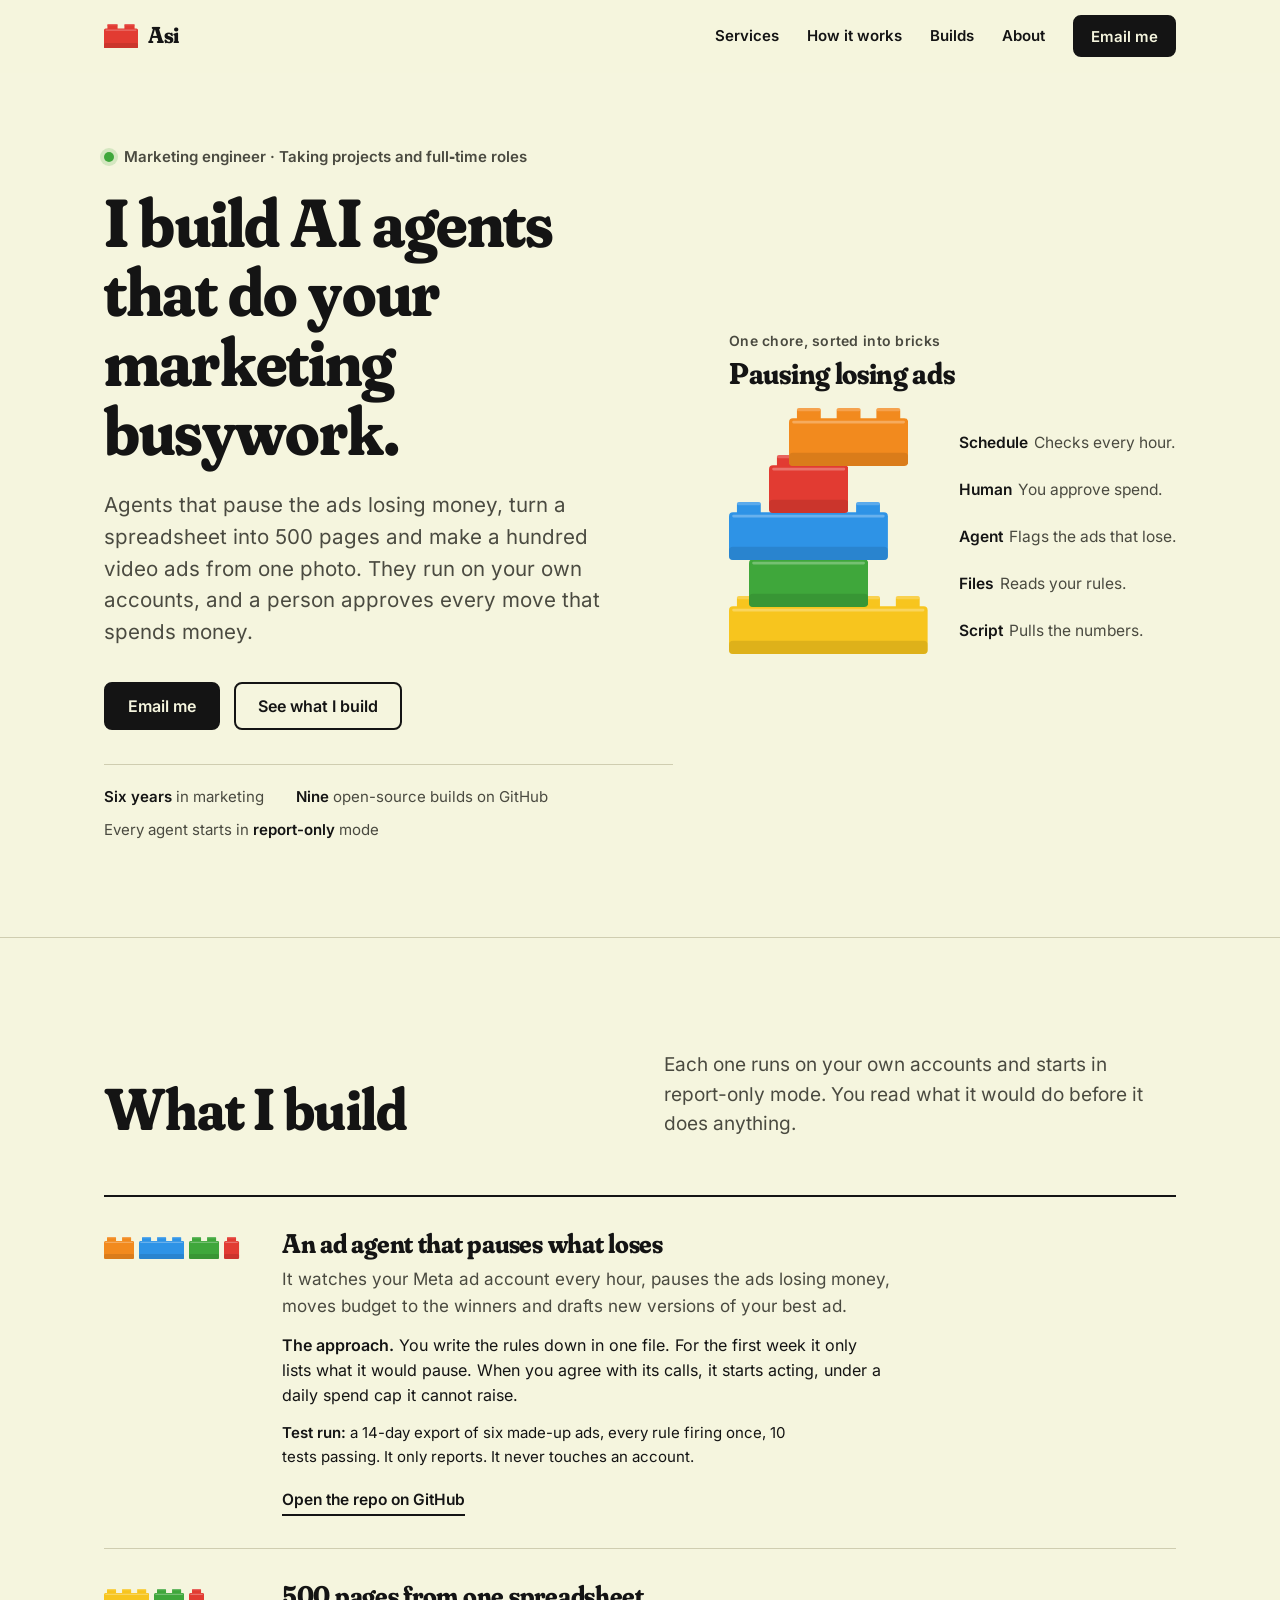
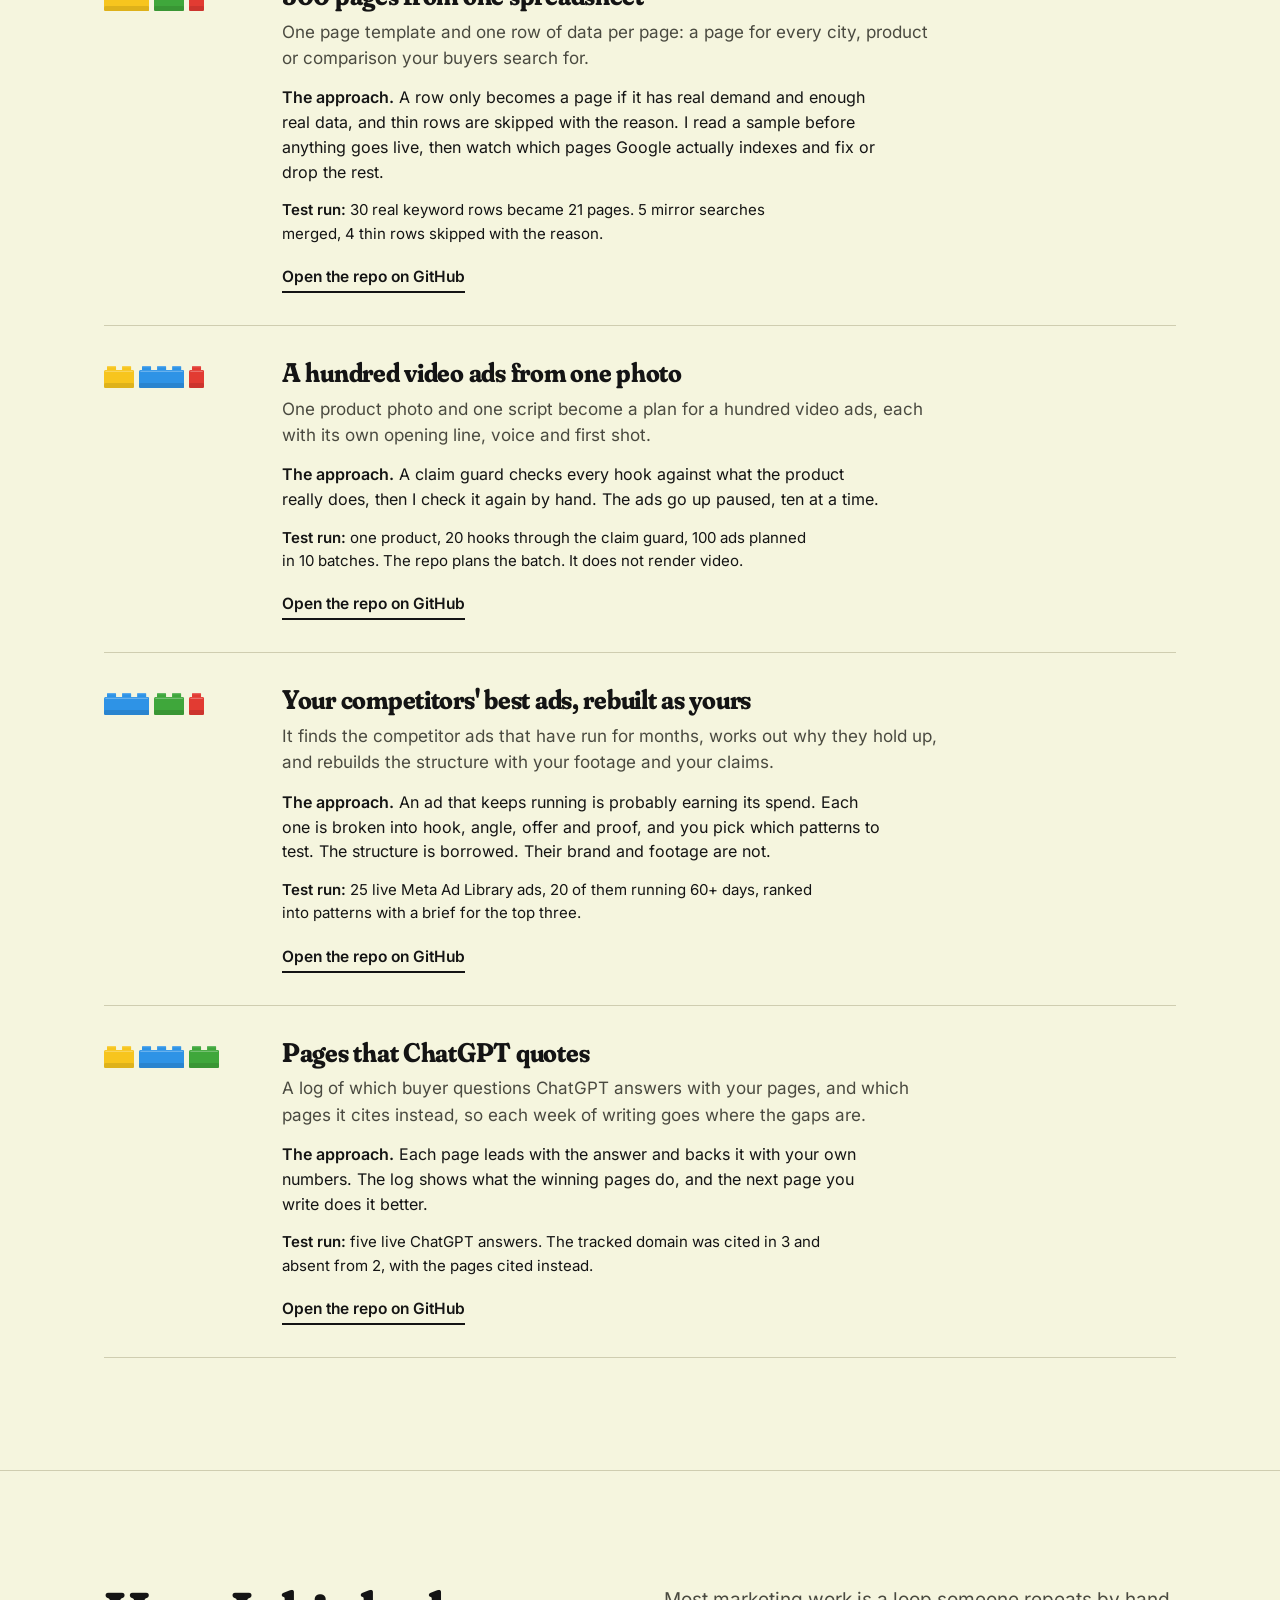
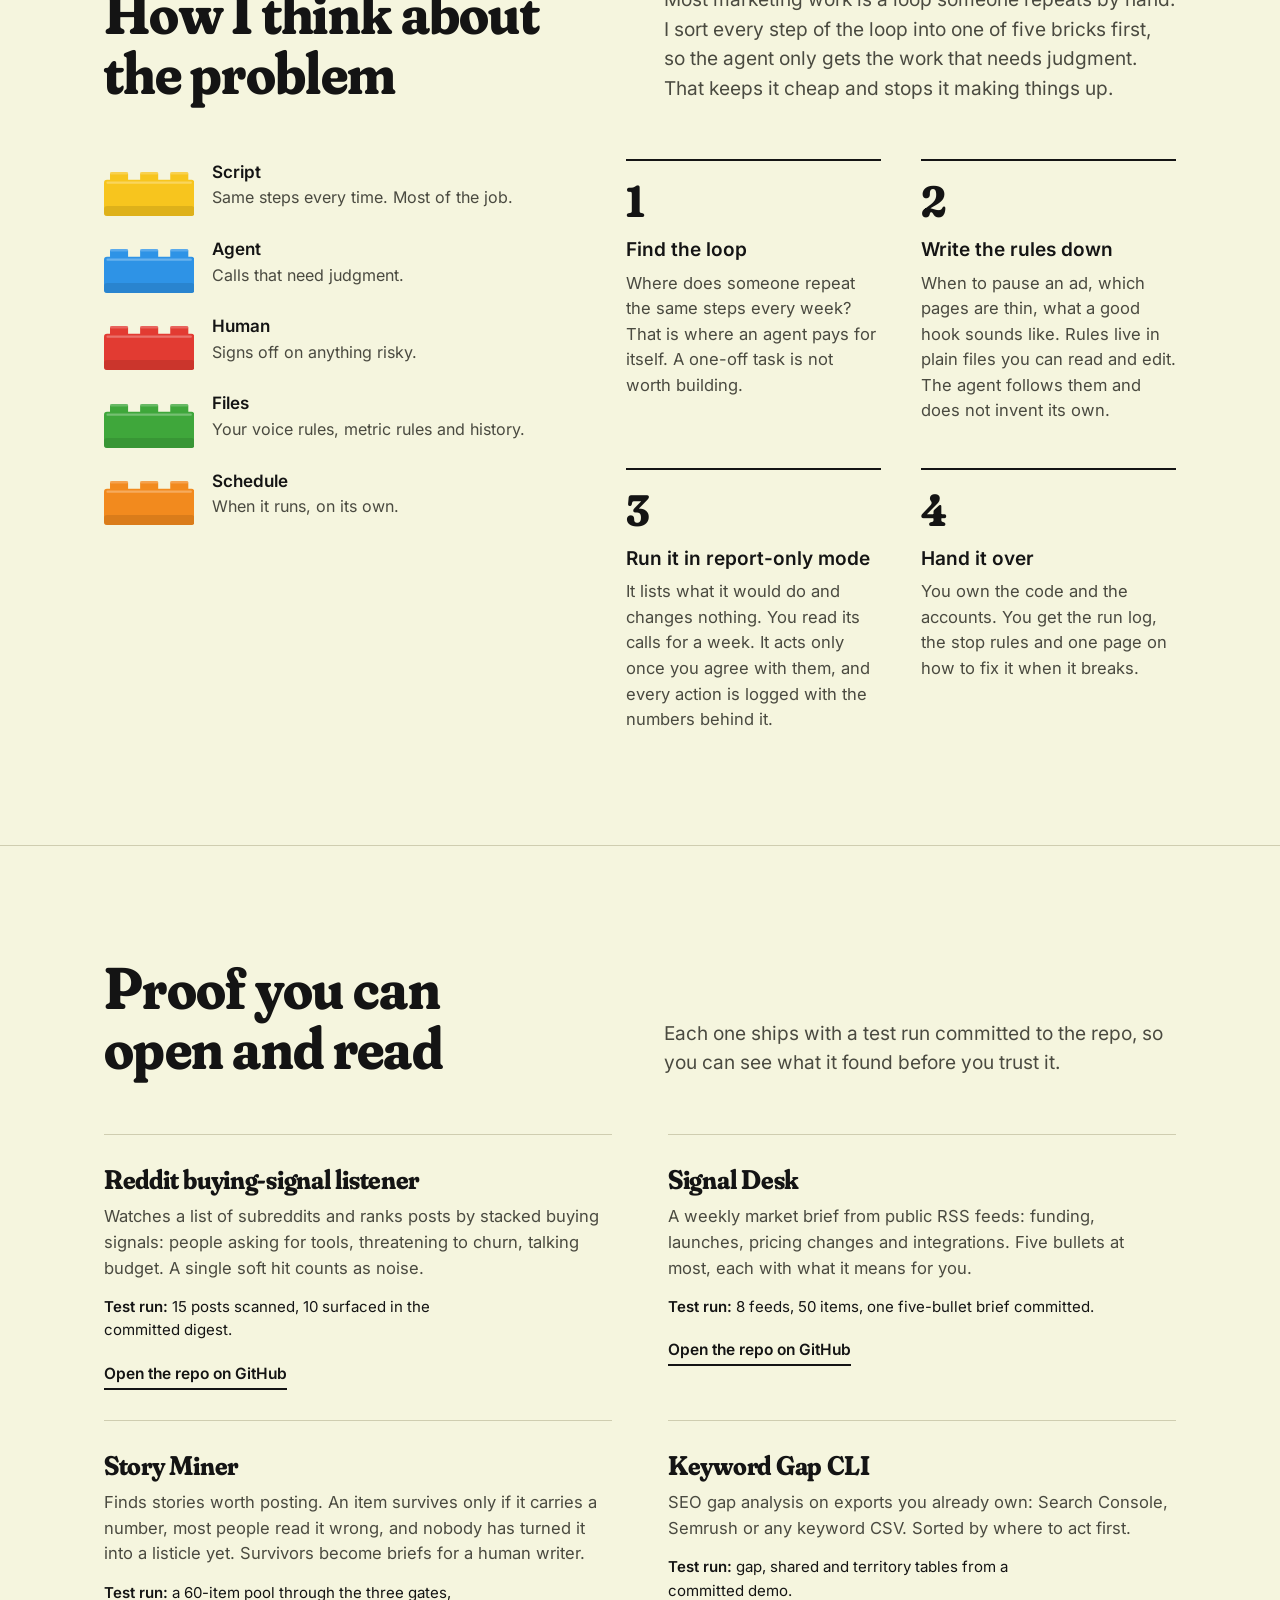
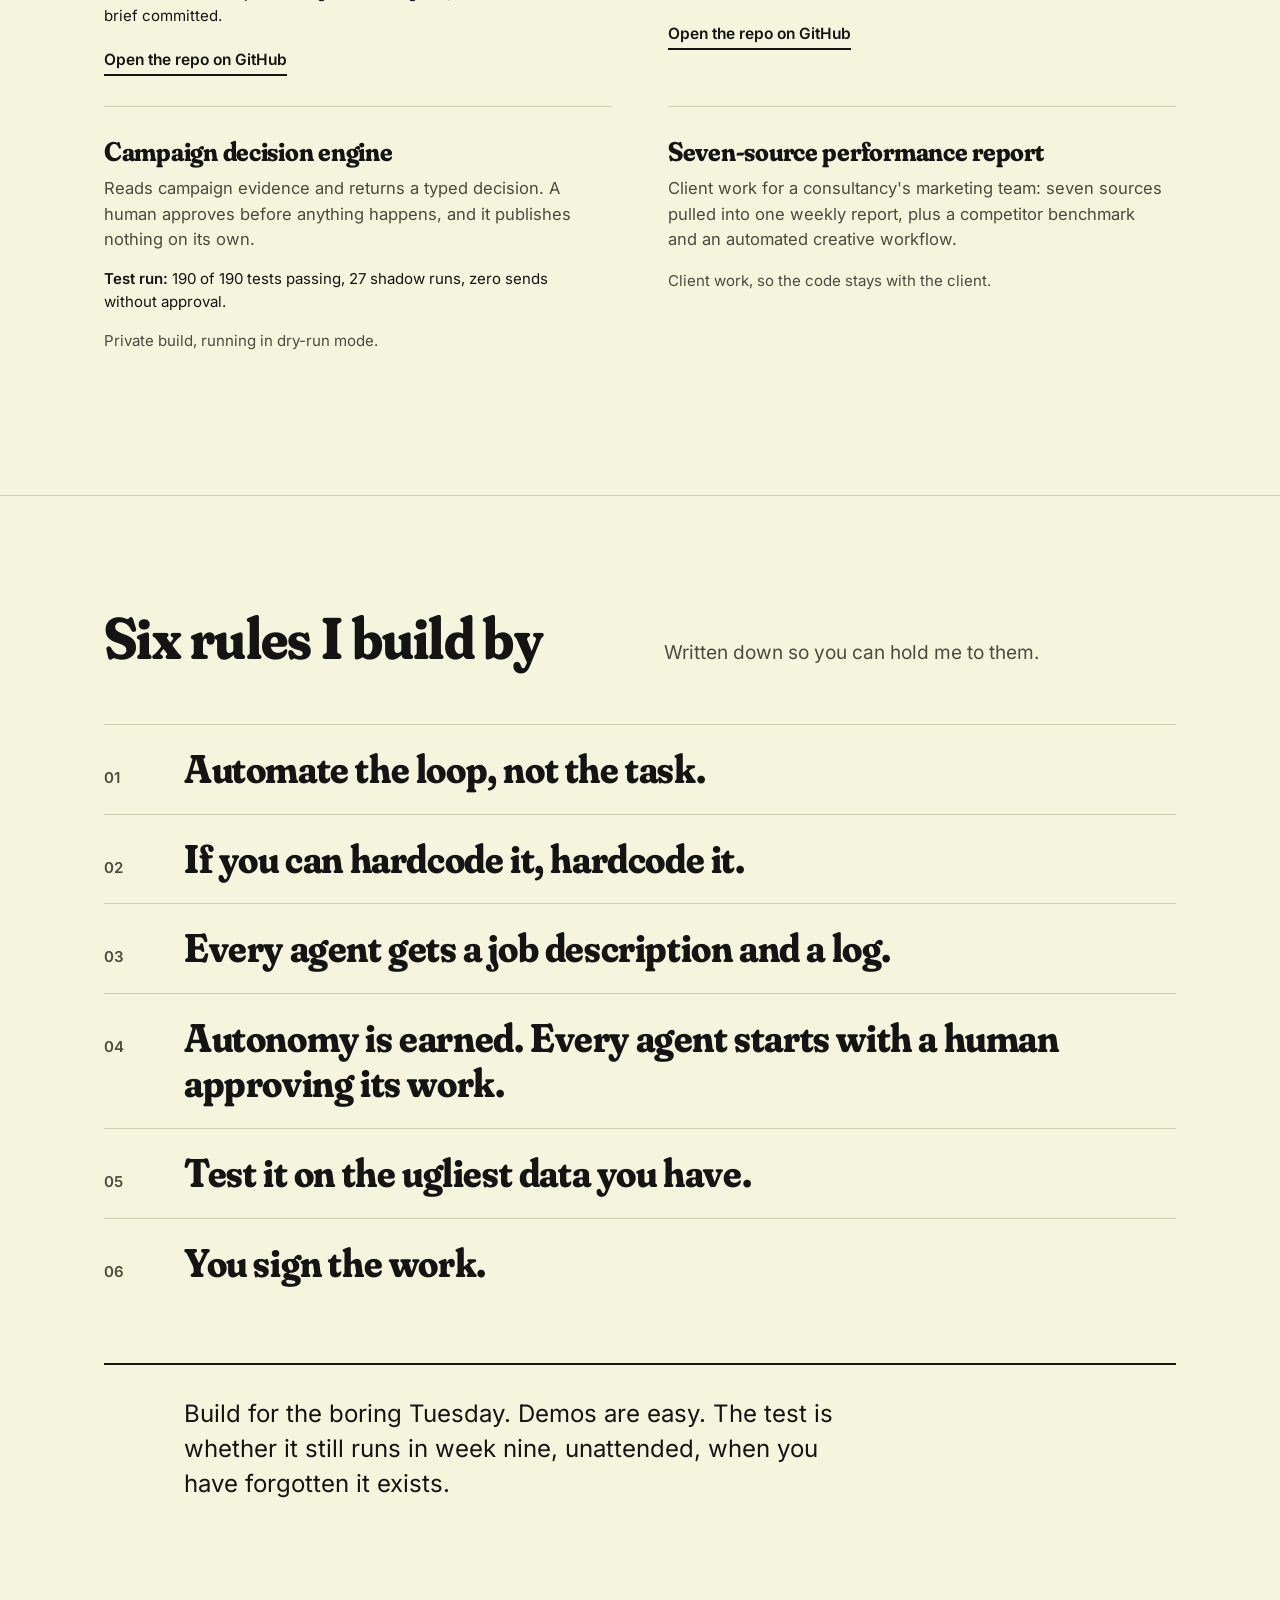
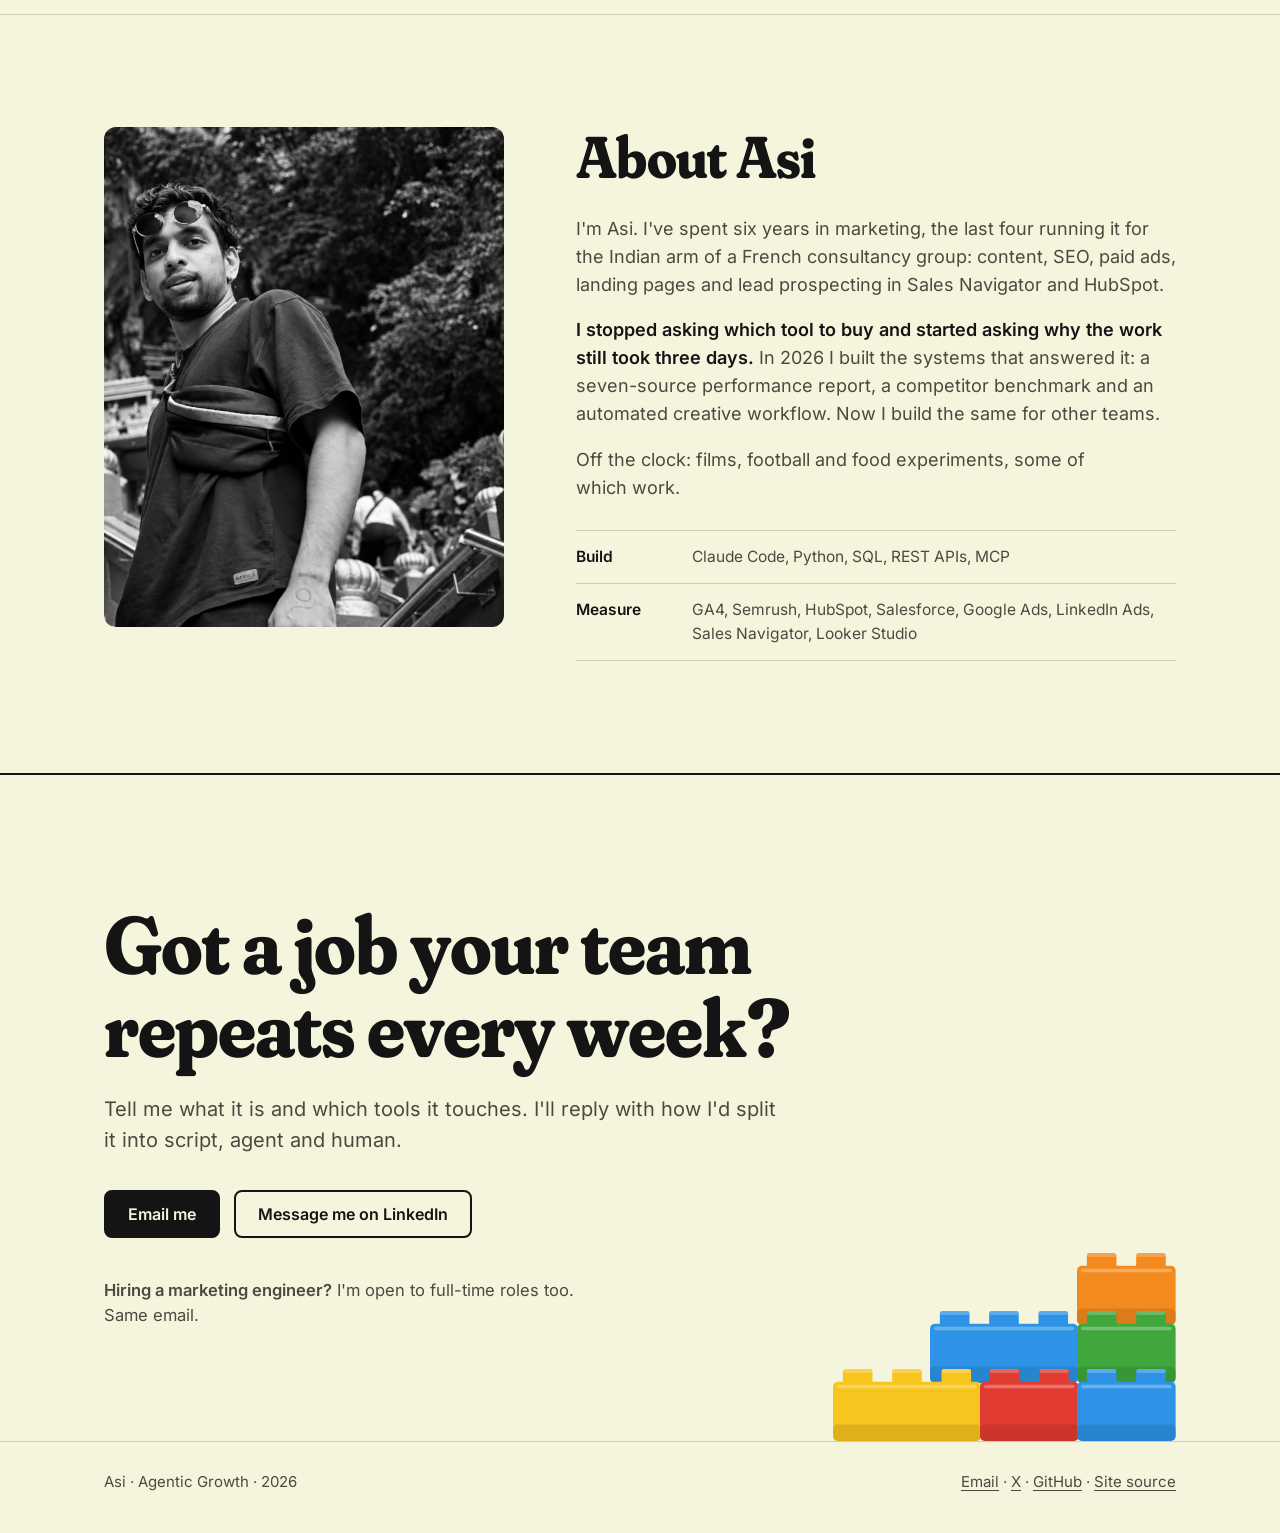
==== commit 9f4103c1: "Link each build to an open-source repo with a real test run Add a test-run line and a GitHub link to" ====
--- a/index.html
+++ b/index.html
@@ -122,10 +122,10 @@
 .build{padding:30px 0;border-top:1px solid var(--hairline);display:flex;flex-direction:column}
 .build h3{font-family:var(--display);font-weight:700;font-variation-settings:"SOFT" 100,"opsz" 144;font-size:27px;letter-spacing:-.01em;line-height:1.1}
 .build p{color:var(--ink-2);font-size:16.5px;margin-top:10px;max-width:50ch}
-.build .proof{margin-top:14px;font-size:15px;color:var(--ink)}
-.build .proof b{font-weight:600}
-.build .go{margin-top:16px;font-weight:600;font-size:15.5px;text-decoration:none;display:inline-flex;align-self:flex-start;background:linear-gradient(var(--ink),var(--ink)) 0 100%/100% 2px no-repeat;padding:4px 0}
-.build .go:hover{background-size:0 2px}
+.build .proof,.offer .proof{margin-top:14px;font-size:15px;color:var(--ink)}
+.build .proof b,.offer .proof b{font-weight:600}
+.build .go,.offer .go{margin-top:16px;font-weight:600;font-size:15.5px;text-decoration:none;display:inline-flex;align-self:flex-start;background:linear-gradient(var(--ink),var(--ink)) 0 100%/100% 2px no-repeat;padding:4px 0}
+.build .go:hover,.offer .go:hover{background-size:0 2px}
 .build .tag{margin-top:16px;font-size:15px;color:var(--ink-2)}
 
 /* rules */
@@ -223,7 +223,7 @@
         <a class="btn solid" href="mailto:assisdevassy@gmail.com?subject=Hello%20Asi">Email me</a>
         <a class="btn line" href="#offers">See what I build</a>
       </div>
-      <p class="facts"><span><b>Six years</b> in marketing</span><span><b>Four</b> open-source builds on GitHub</span><span>Every agent starts in <b>report-only</b> mode</span></p>
+      <p class="facts"><span><b>Six years</b> in marketing</span><span><b>Nine</b> open-source builds on GitHub</span><span>Every agent starts in <b>report-only</b> mode</span></p>
     </div>
 
     <div class="stack" role="img" aria-label="An ad account that pauses losing ads, split into its parts: a script pulls the numbers, your rules sit in a file, an agent flags the ads that lose, you approve any spend, and it checks every hour.">
@@ -250,7 +250,9 @@
         <div>
           <h3>An ad agent that pauses what loses</h3>
           <p>It watches your Meta ad account every hour, pauses the ads losing money, moves budget to the winners and drafts new versions of your best ad.</p>
-          <p class="how"><b>The approach.</b> You write the rules in plain English. For the first week it only lists what it would pause. When you agree with its calls, it starts acting, under a daily spend cap it cannot raise.</p>
+          <p class="how"><b>The approach.</b> You write the rules down in one file. For the first week it only lists what it would pause. When you agree with its calls, it starts acting, under a daily spend cap it cannot raise.</p>
+          <p class="proof"><b>Test run:</b> a 14-day export of six made-up ads, every rule firing once, 10 tests passing. It only reports. It never touches an account.</p>
+          <a class="go" href="https://github.com/assisDevassy/ad-pause-agent" target="_blank" rel="noopener">Open the repo on GitHub</a>
         </div>
       </article>
       <article class="offer">
@@ -258,15 +260,19 @@
         <div>
           <h3>500 pages from one spreadsheet</h3>
           <p>One page template and one row of data per page: a page for every city, product or comparison your buyers search for.</p>
-          <p class="how"><b>The approach.</b> Every row carries real data, so no page is thin. I read a sample before anything goes live, then watch which pages Google actually indexes and fix or drop the rest.</p>
+          <p class="how"><b>The approach.</b> A row only becomes a page if it has real demand and enough real data, and thin rows are skipped with the reason. I read a sample before anything goes live, then watch which pages Google actually indexes and fix or drop the rest.</p>
+          <p class="proof"><b>Test run:</b> 30 real keyword rows became 21 pages. 5 mirror searches merged, 4 thin rows skipped with the reason.</p>
+          <a class="go" href="https://github.com/assisDevassy/sheet-to-pages" target="_blank" rel="noopener">Open the repo on GitHub</a>
         </div>
       </article>
       <article class="offer">
         <div class="mini" aria-label="Built from script, agent and human bricks"><svg class="brick" viewBox="0 0 40 29.2" width="40" height="29.2" aria-hidden="true" focusable="false"><rect x="4.0" y="0" width="12.0" height="7.2" rx="1.4" fill="#F7C51E"/><rect x="4.0" y="0" width="12.0" height="1.6" rx="0.8" fill="#f9d662" opacity=".7"/><rect x="24.0" y="0" width="12.0" height="7.2" rx="1.4" fill="#F7C51E"/><rect x="24.0" y="0" width="12.0" height="1.6" rx="0.8" fill="#f9d662" opacity=".7"/><rect y="5.2" width="40.0" height="24.0" rx="2.0" fill="#F7C51E"/><rect y="22.5" width="40.0" height="6.7" rx="2.0" fill="#cba219" opacity=".55"/><rect x="1.6" y="6.4" width="36.8" height="1.4" rx="0.7" fill="#fff" opacity=".28"/></svg><svg class="brick" viewBox="0 0 60 29.2" width="60" height="29.2" aria-hidden="true" focusable="false"><rect x="4.0" y="0" width="12.0" height="7.2" rx="1.4" fill="#2E93E6"/><rect x="4.0" y="0" width="12.0" height="1.6" rx="0.8" fill="#6db3ee" opacity=".7"/><rect x="24.0" y="0" width="12.0" height="7.2" rx="1.4" fill="#2E93E6"/><rect x="24.0" y="0" width="12.0" height="1.6" rx="0.8" fill="#6db3ee" opacity=".7"/><rect x="44.0" y="0" width="12.0" height="7.2" rx="1.4" fill="#2E93E6"/><rect x="44.0" y="0" width="12.0" height="1.6" rx="0.8" fill="#6db3ee" opacity=".7"/><rect y="5.2" width="60.0" height="24.0" rx="2.0" fill="#2E93E6"/><rect y="22.5" width="60.0" height="6.7" rx="2.0" fill="#2679bd" opacity=".55"/><rect x="1.6" y="6.4" width="56.8" height="1.4" rx="0.7" fill="#fff" opacity=".28"/></svg><svg class="brick" viewBox="0 0 20 29.2" width="20" height="29.2" aria-hidden="true" focusable="false"><rect x="4.0" y="0" width="12.0" height="7.2" rx="1.4" fill="#E23B32"/><rect x="4.0" y="0" width="12.0" height="1.6" rx="0.8" fill="#eb7670" opacity=".7"/><rect y="5.2" width="20.0" height="24.0" rx="2.0" fill="#E23B32"/><rect y="22.5" width="20.0" height="6.7" rx="2.0" fill="#b93029" opacity=".55"/><rect x="1.6" y="6.4" width="16.8" height="1.4" rx="0.7" fill="#fff" opacity=".28"/></svg></div>
         <div>
           <h3>A hundred video ads from one photo</h3>
-          <p>One product photo and one script become a hundred video ads, each with its own opening line, voice and first shot.</p>
-          <p class="how"><b>The approach.</b> The agent writes the hooks and runs the batch. You check every claim against the real product, and the ads go up paused, ten at a time.</p>
+          <p>One product photo and one script become a plan for a hundred video ads, each with its own opening line, voice and first shot.</p>
+          <p class="how"><b>The approach.</b> A claim guard checks every hook against what the product really does, then I check it again by hand. The ads go up paused, ten at a time.</p>
+          <p class="proof"><b>Test run:</b> one product, 20 hooks through the claim guard, 100 ads planned in 10 batches. The repo plans the batch. It does not render video.</p>
+          <a class="go" href="https://github.com/assisDevassy/hook-batch" target="_blank" rel="noopener">Open the repo on GitHub</a>
         </div>
       </article>
       <article class="offer">
@@ -274,15 +280,19 @@
         <div>
           <h3>Your competitors' best ads, rebuilt as yours</h3>
           <p>It finds the competitor ads that have run for months, works out why they hold up, and rebuilds the structure with your footage and your claims.</p>
-          <p class="how"><b>The approach.</b> An ad that keeps running is probably earning its spend. The agent breaks each one into hook, angle, offer and proof, and you pick which patterns to test. The structure is borrowed. Their brand and footage are not.</p>
+          <p class="how"><b>The approach.</b> An ad that keeps running is probably earning its spend. Each one is broken into hook, angle, offer and proof, and you pick which patterns to test. The structure is borrowed. Their brand and footage are not.</p>
+          <p class="proof"><b>Test run:</b> 25 live Meta Ad Library ads, 20 of them running 60+ days, ranked into patterns with a brief for the top three.</p>
+          <a class="go" href="https://github.com/assisDevassy/winning-ads" target="_blank" rel="noopener">Open the repo on GitHub</a>
         </div>
       </article>
       <article class="offer">
         <div class="mini" aria-label="Built from script, agent and files bricks"><svg class="brick" viewBox="0 0 40 29.2" width="40" height="29.2" aria-hidden="true" focusable="false"><rect x="4.0" y="0" width="12.0" height="7.2" rx="1.4" fill="#F7C51E"/><rect x="4.0" y="0" width="12.0" height="1.6" rx="0.8" fill="#f9d662" opacity=".7"/><rect x="24.0" y="0" width="12.0" height="7.2" rx="1.4" fill="#F7C51E"/><rect x="24.0" y="0" width="12.0" height="1.6" rx="0.8" fill="#f9d662" opacity=".7"/><rect y="5.2" width="40.0" height="24.0" rx="2.0" fill="#F7C51E"/><rect y="22.5" width="40.0" height="6.7" rx="2.0" fill="#cba219" opacity=".55"/><rect x="1.6" y="6.4" width="36.8" height="1.4" rx="0.7" fill="#fff" opacity=".28"/></svg><svg class="brick" viewBox="0 0 60 29.2" width="60" height="29.2" aria-hidden="true" focusable="false"><rect x="4.0" y="0" width="12.0" height="7.2" rx="1.4" fill="#2E93E6"/><rect x="4.0" y="0" width="12.0" height="1.6" rx="0.8" fill="#6db3ee" opacity=".7"/><rect x="24.0" y="0" width="12.0" height="7.2" rx="1.4" fill="#2E93E6"/><rect x="24.0" y="0" width="12.0" height="1.6" rx="0.8" fill="#6db3ee" opacity=".7"/><rect x="44.0" y="0" width="12.0" height="7.2" rx="1.4" fill="#2E93E6"/><rect x="44.0" y="0" width="12.0" height="1.6" rx="0.8" fill="#6db3ee" opacity=".7"/><rect y="5.2" width="60.0" height="24.0" rx="2.0" fill="#2E93E6"/><rect y="22.5" width="60.0" height="6.7" rx="2.0" fill="#2679bd" opacity=".55"/><rect x="1.6" y="6.4" width="56.8" height="1.4" rx="0.7" fill="#fff" opacity=".28"/></svg><svg class="brick" viewBox="0 0 40 29.2" width="40" height="29.2" aria-hidden="true" focusable="false"><rect x="4.0" y="0" width="12.0" height="7.2" rx="1.4" fill="#3FA73B"/><rect x="4.0" y="0" width="12.0" height="1.6" rx="0.8" fill="#79c176" opacity=".7"/><rect x="24.0" y="0" width="12.0" height="7.2" rx="1.4" fill="#3FA73B"/><rect x="24.0" y="0" width="12.0" height="1.6" rx="0.8" fill="#79c176" opacity=".7"/><rect y="5.2" width="40.0" height="24.0" rx="2.0" fill="#3FA73B"/><rect y="22.5" width="40.0" height="6.7" rx="2.0" fill="#348930" opacity=".55"/><rect x="1.6" y="6.4" width="36.8" height="1.4" rx="0.7" fill="#fff" opacity=".28"/></svg></div>
         <div>
           <h3>Pages that ChatGPT quotes</h3>
-          <p>Ten pages a week, each answering one question your buyers ask AI assistants, plus a log of which assistants cite you and which sites they cite instead.</p>
-          <p class="how"><b>The approach.</b> Each page leads with the answer and backs it with your own numbers. The log shows what the winning pages do, and the next ten pages do it better.</p>
+          <p>A log of which buyer questions ChatGPT answers with your pages, and which pages it cites instead, so each week of writing goes where the gaps are.</p>
+          <p class="how"><b>The approach.</b> Each page leads with the answer and backs it with your own numbers. The log shows what the winning pages do, and the next page you write does it better.</p>
+          <p class="proof"><b>Test run:</b> five live ChatGPT answers. The tracked domain was cited in 3 and absent from 2, with the pages cited instead.</p>
+          <a class="go" href="https://github.com/assisDevassy/citation-log" target="_blank" rel="noopener">Open the repo on GitHub</a>
         </div>
       </article>
     </div>
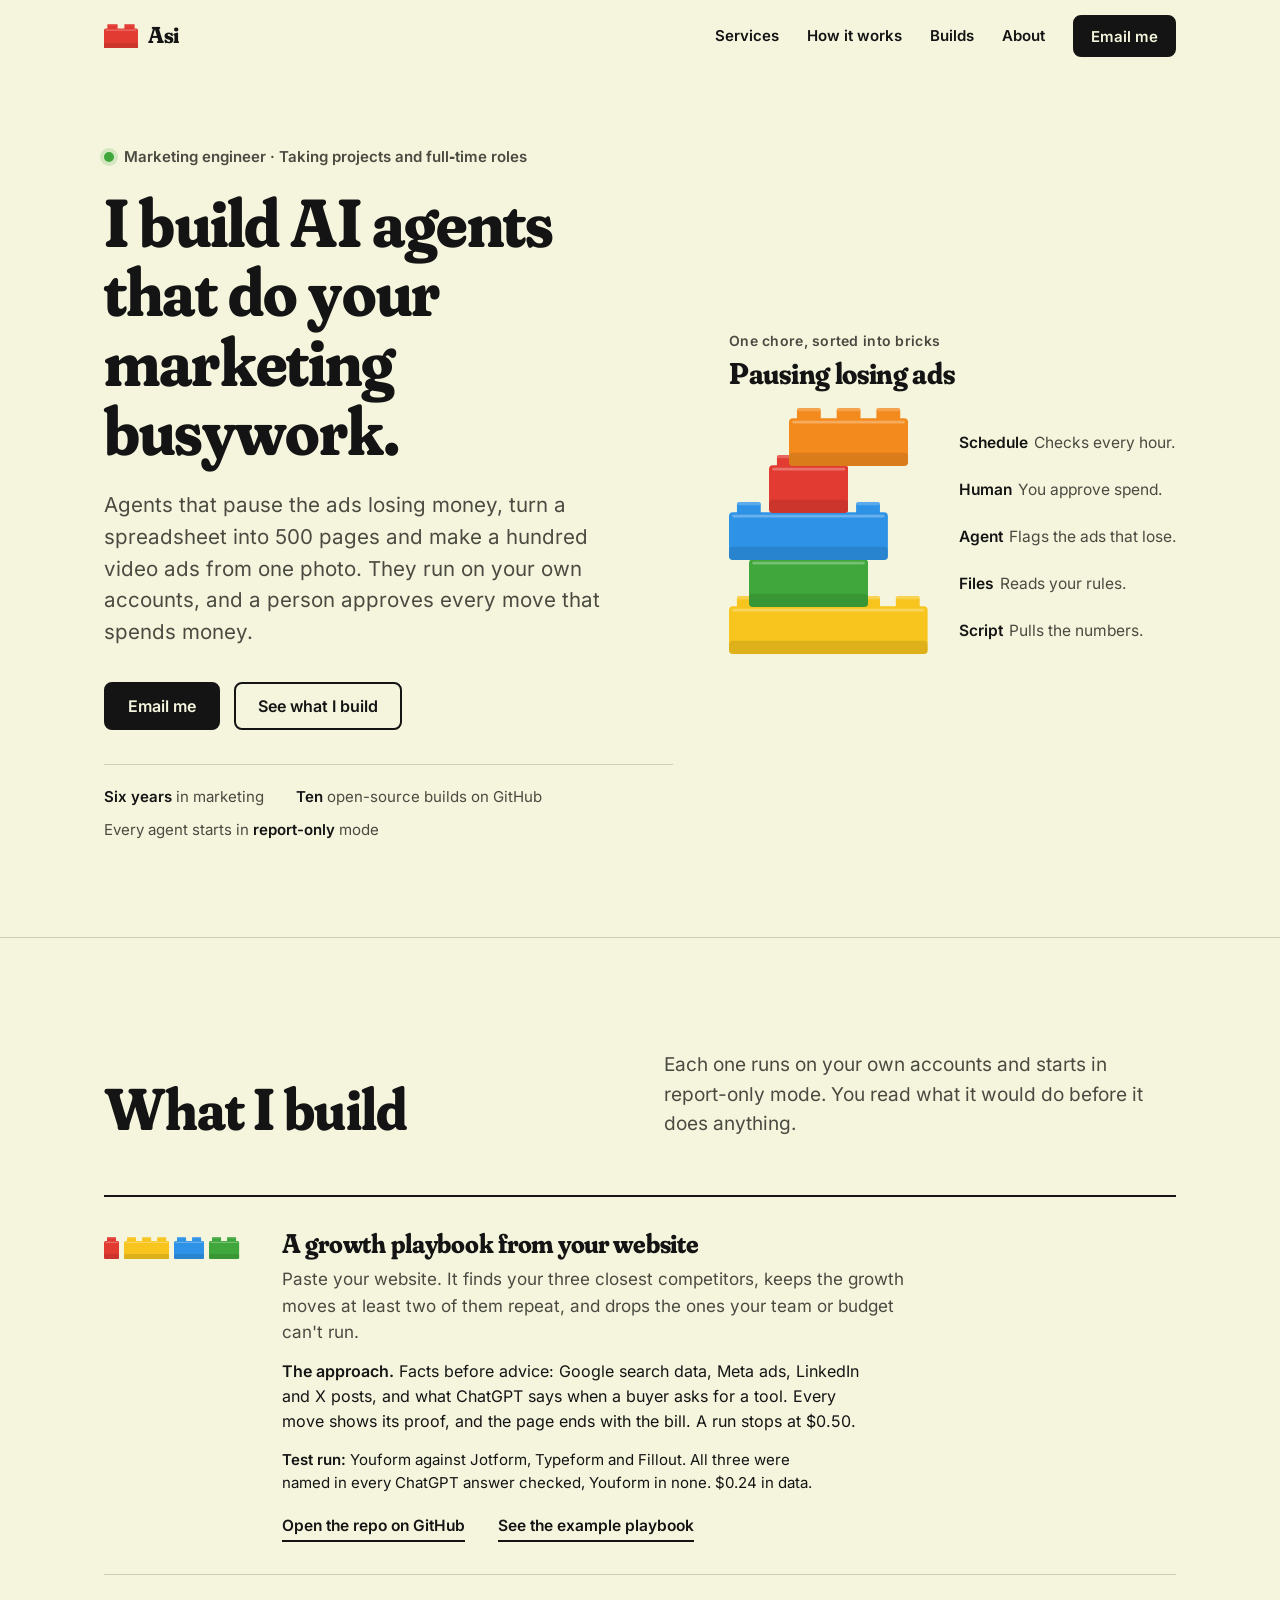
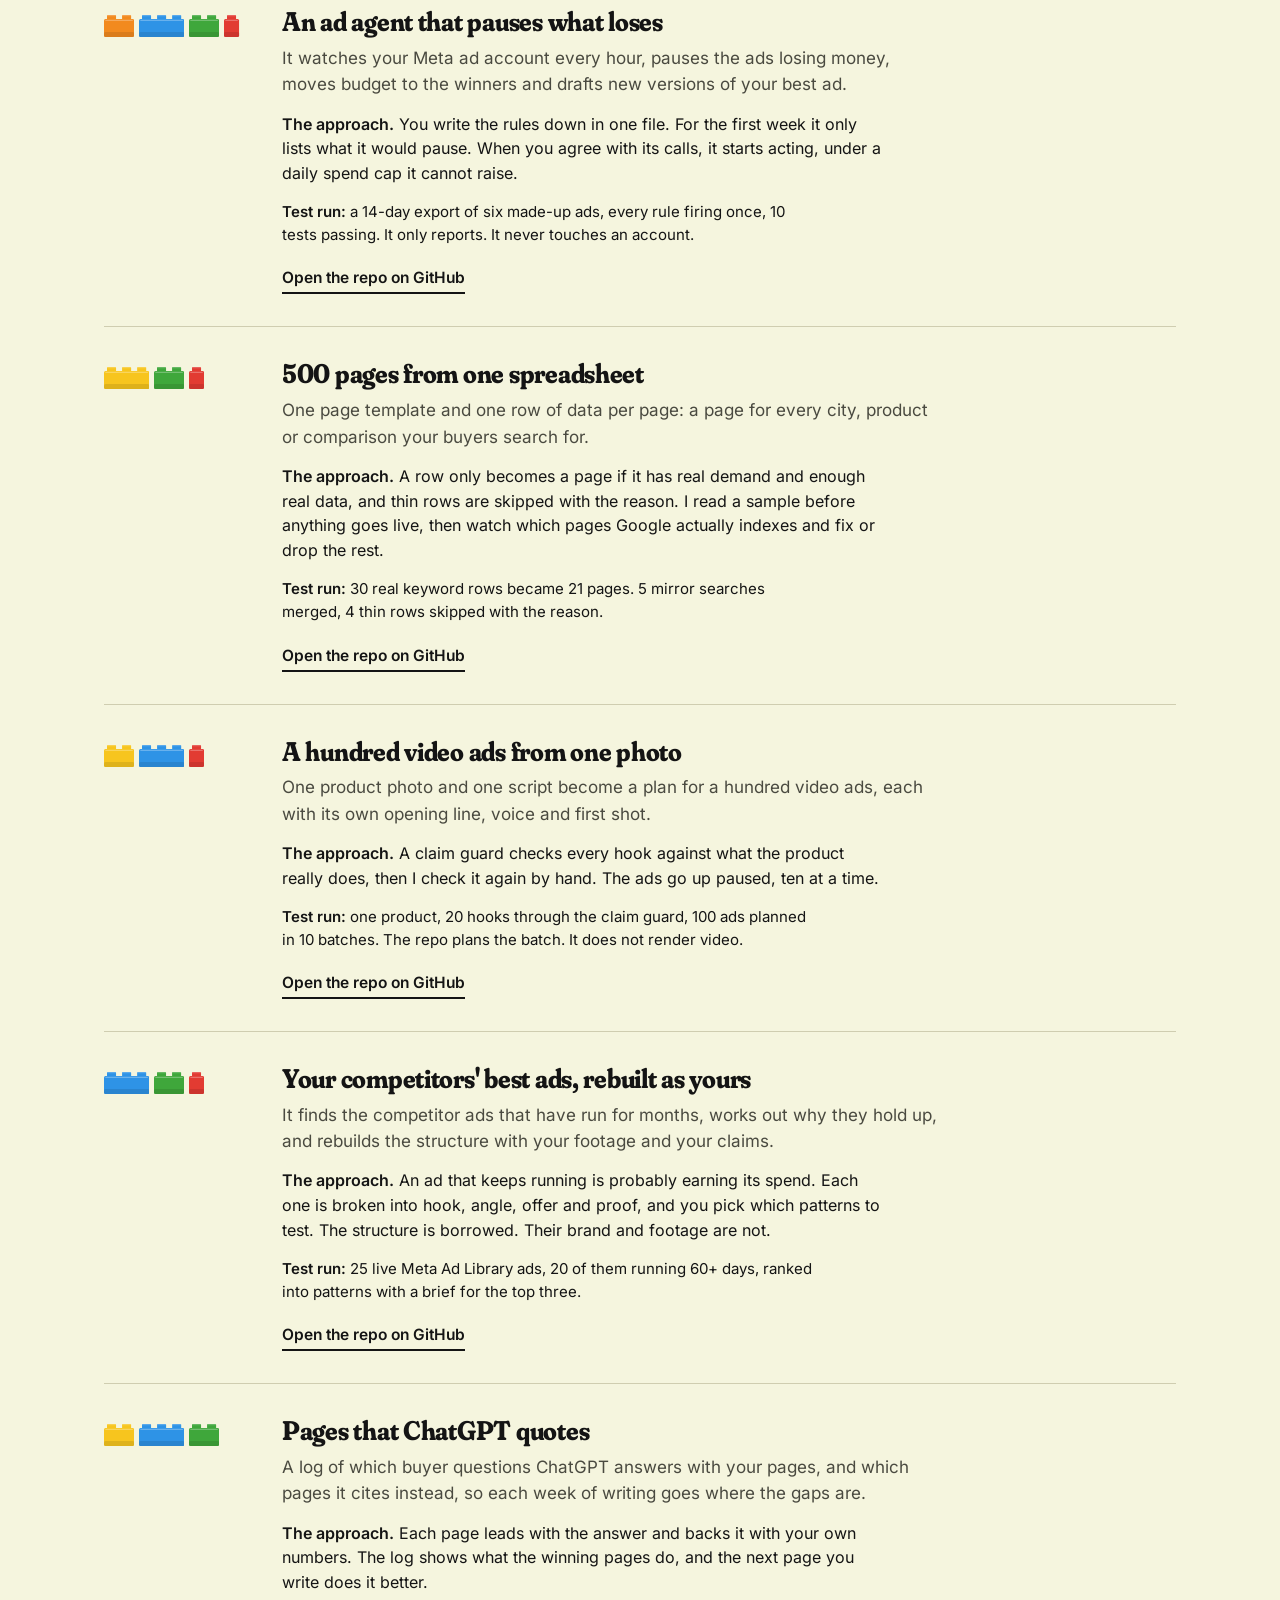
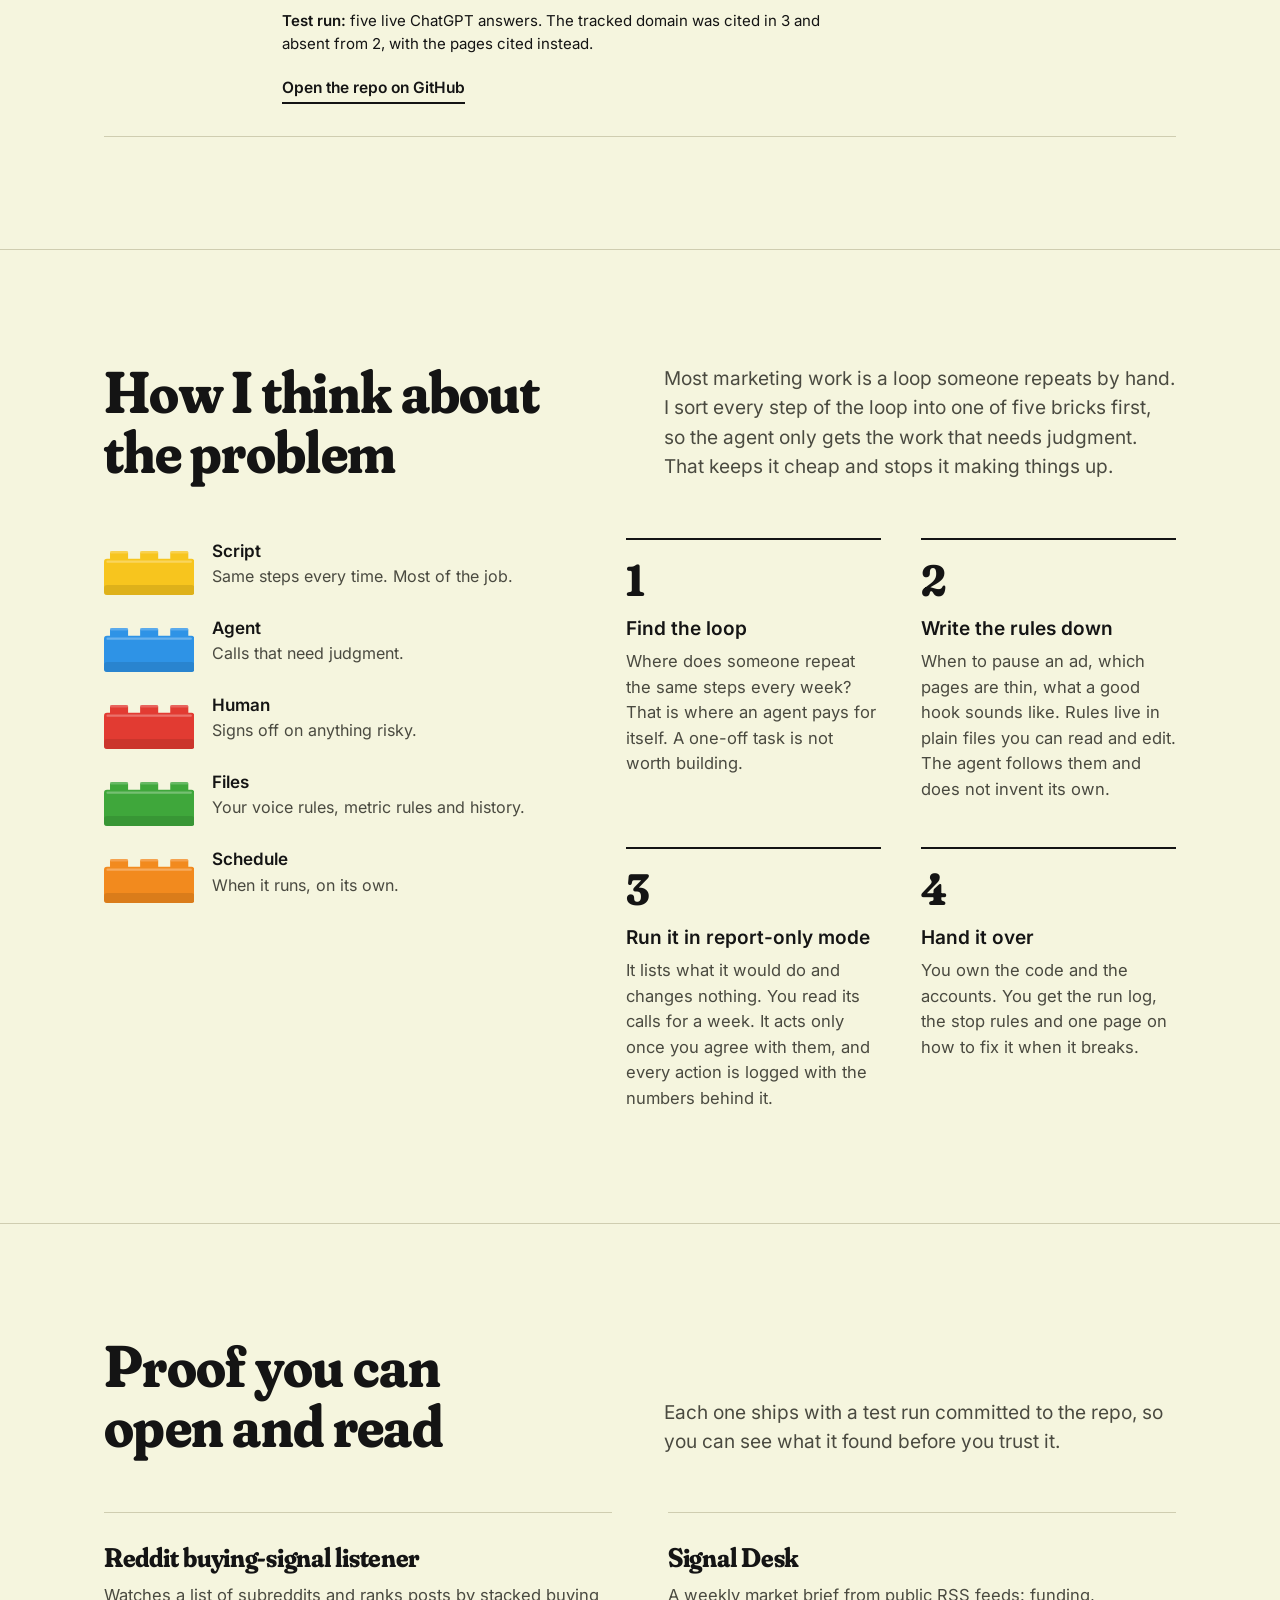
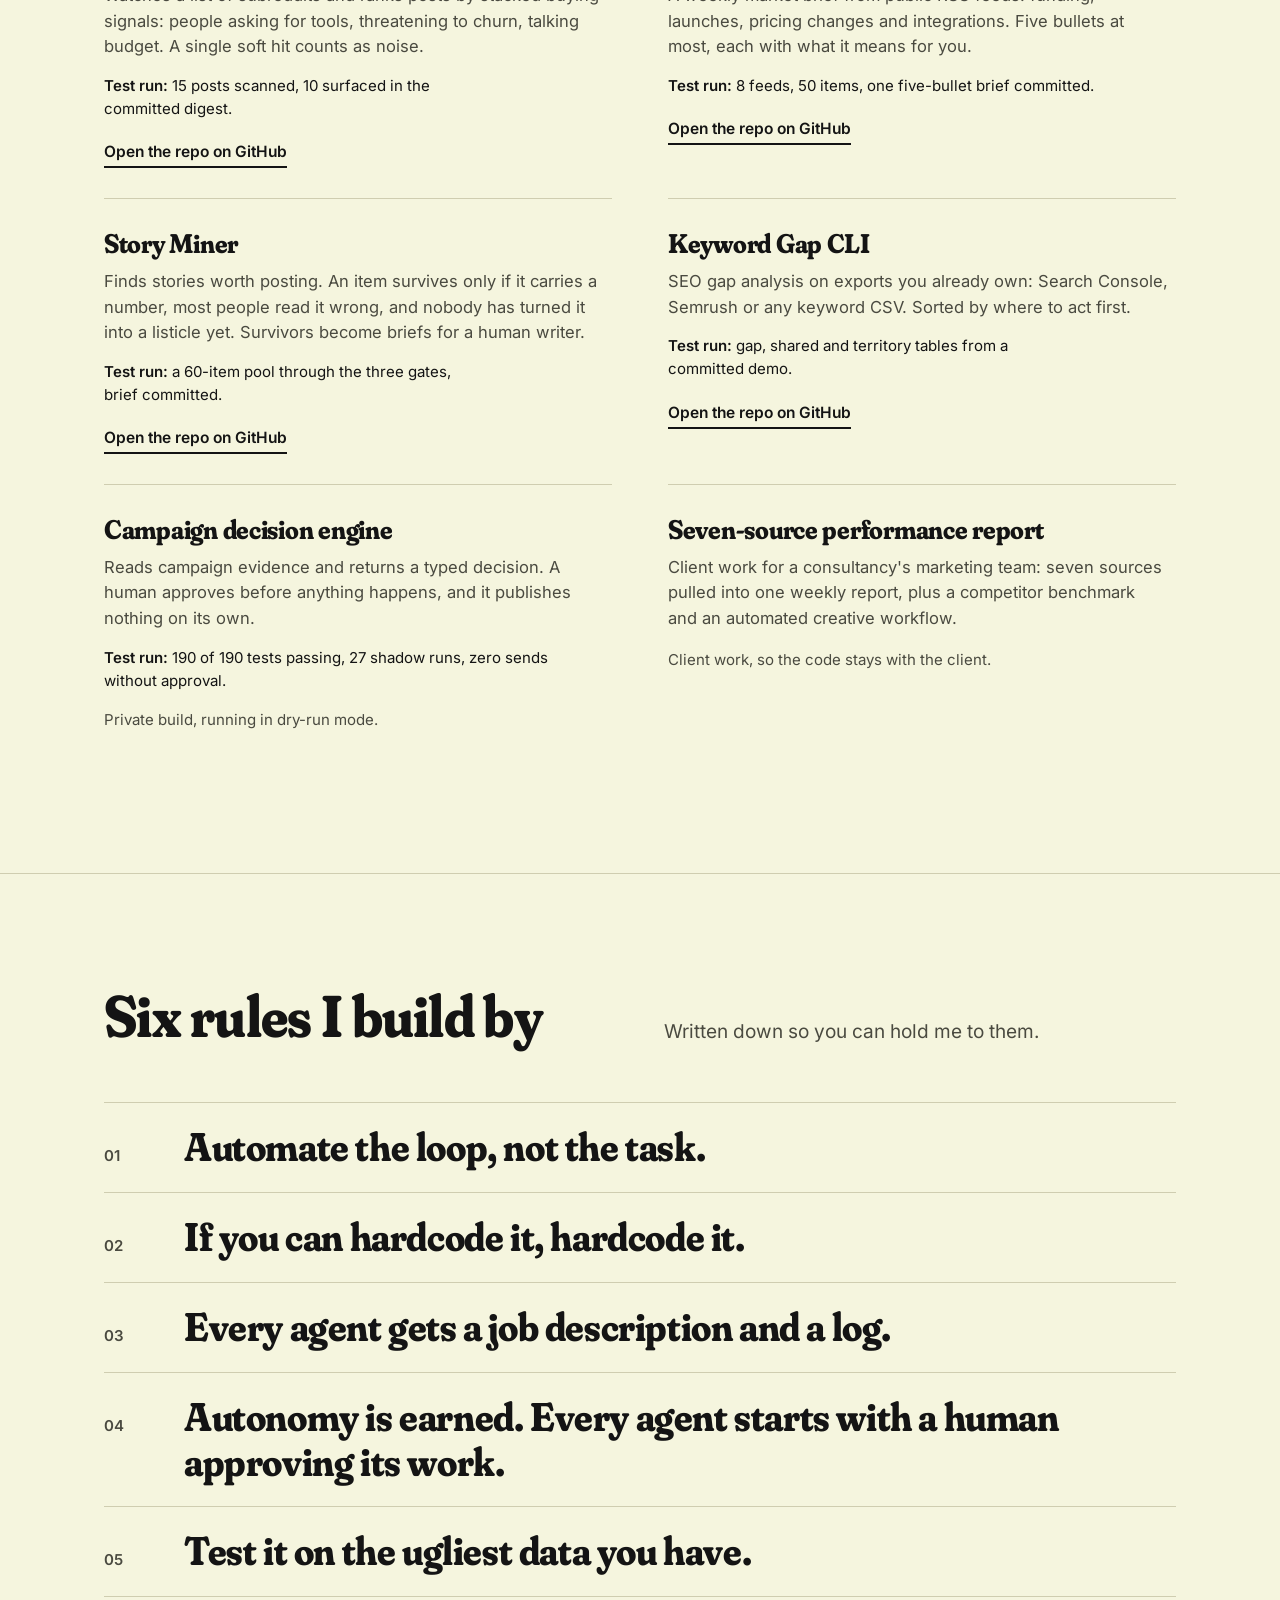
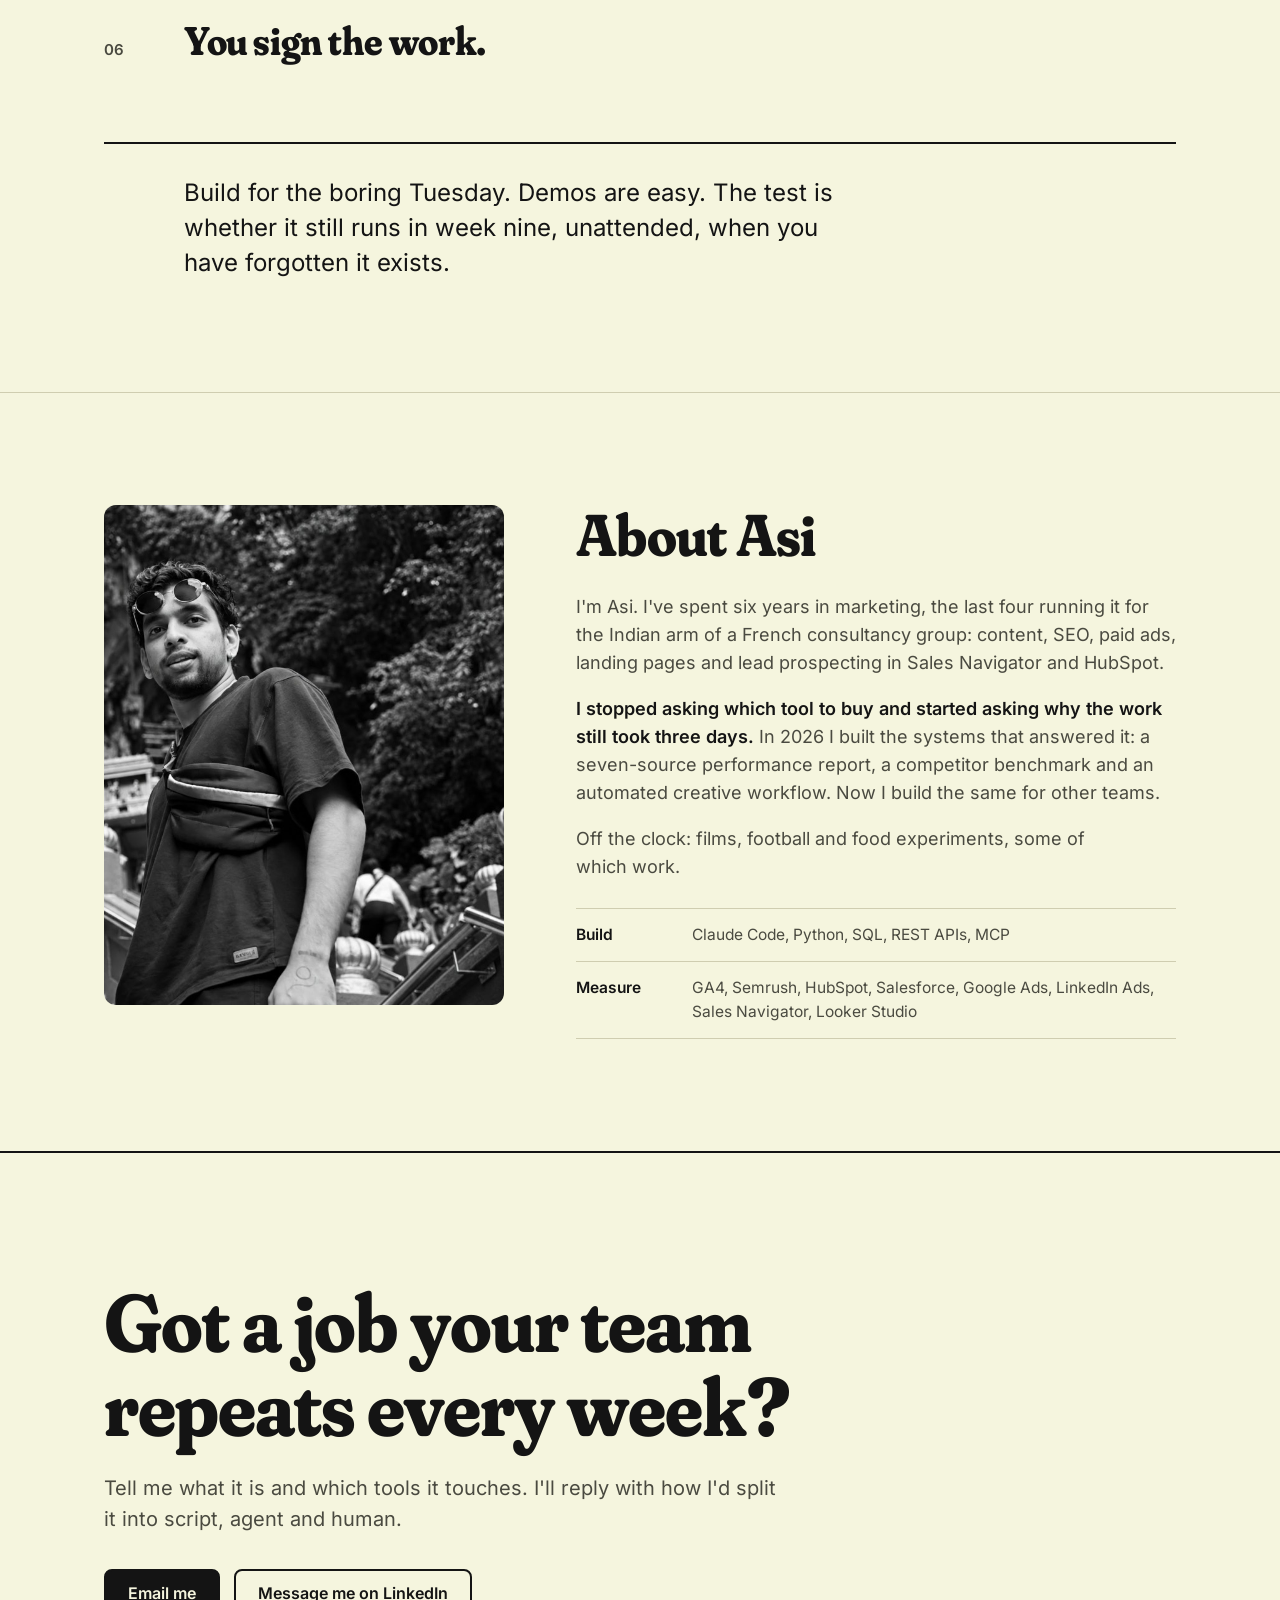
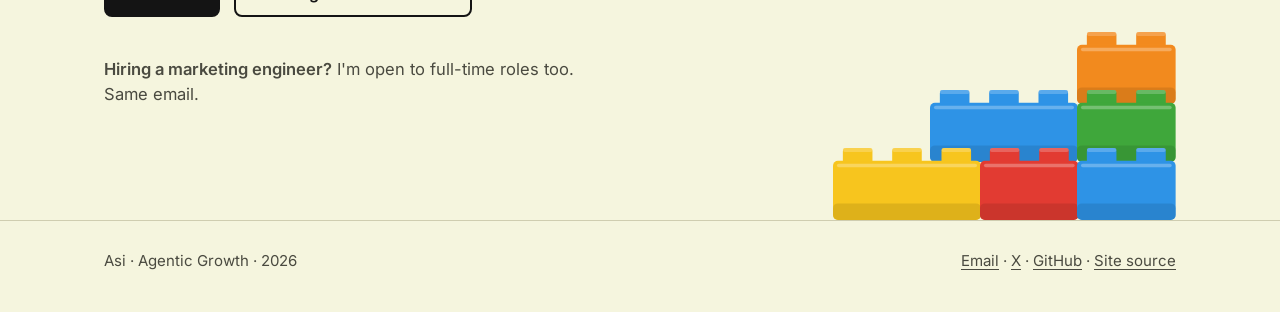
==== commit 17ad0204: "Put the Growth Playbook Agent first in What I build Adds it as the first build with its approach, a " ====
--- a/index.html
+++ b/index.html
@@ -126,6 +126,7 @@
 .build .proof b,.offer .proof b{font-weight:600}
 .build .go,.offer .go{margin-top:16px;font-weight:600;font-size:15.5px;text-decoration:none;display:inline-flex;align-self:flex-start;background:linear-gradient(var(--ink),var(--ink)) 0 100%/100% 2px no-repeat;padding:4px 0}
 .build .go:hover,.offer .go:hover{background-size:0 2px}
+.offer .go{margin-right:28px}
 .build .tag{margin-top:16px;font-size:15px;color:var(--ink-2)}
 
 /* rules */
@@ -223,7 +224,7 @@
         <a class="btn solid" href="mailto:assisdevassy@gmail.com?subject=Hello%20Asi">Email me</a>
         <a class="btn line" href="#offers">See what I build</a>
       </div>
-      <p class="facts"><span><b>Six years</b> in marketing</span><span><b>Nine</b> open-source builds on GitHub</span><span>Every agent starts in <b>report-only</b> mode</span></p>
+      <p class="facts"><span><b>Six years</b> in marketing</span><span><b>Ten</b> open-source builds on GitHub</span><span>Every agent starts in <b>report-only</b> mode</span></p>
     </div>
 
     <div class="stack" role="img" aria-label="An ad account that pauses losing ads, split into its parts: a script pulls the numbers, your rules sit in a file, an agent flags the ads that lose, you approve any spend, and it checks every hour.">
@@ -245,6 +246,17 @@
     </div>
 
     <div class="offers">
+      <article class="offer">
+        <div class="mini" aria-label="Built from human, script, agent and files bricks"><svg class="brick" viewBox="0 0 20 29.2" width="20" height="29.2" aria-hidden="true" focusable="false"><rect x="4.0" y="0" width="12.0" height="7.2" rx="1.4" fill="#E23B32"/><rect x="4.0" y="0" width="12.0" height="1.6" rx="0.8" fill="#eb7670" opacity=".7"/><rect y="5.2" width="20.0" height="24.0" rx="2.0" fill="#E23B32"/><rect y="22.5" width="20.0" height="6.7" rx="2.0" fill="#b93029" opacity=".55"/><rect x="1.6" y="6.4" width="16.8" height="1.4" rx="0.7" fill="#fff" opacity=".28"/></svg><svg class="brick" viewBox="0 0 60 29.2" width="60" height="29.2" aria-hidden="true" focusable="false"><rect x="4.0" y="0" width="12.0" height="7.2" rx="1.4" fill="#F7C51E"/><rect x="4.0" y="0" width="12.0" height="1.6" rx="0.8" fill="#f9d662" opacity=".7"/><rect x="24.0" y="0" width="12.0" height="7.2" rx="1.4" fill="#F7C51E"/><rect x="24.0" y="0" width="12.0" height="1.6" rx="0.8" fill="#f9d662" opacity=".7"/><rect x="44.0" y="0" width="12.0" height="7.2" rx="1.4" fill="#F7C51E"/><rect x="44.0" y="0" width="12.0" height="1.6" rx="0.8" fill="#f9d662" opacity=".7"/><rect y="5.2" width="60.0" height="24.0" rx="2.0" fill="#F7C51E"/><rect y="22.5" width="60.0" height="6.7" rx="2.0" fill="#cba219" opacity=".55"/><rect x="1.6" y="6.4" width="56.8" height="1.4" rx="0.7" fill="#fff" opacity=".28"/></svg><svg class="brick" viewBox="0 0 40 29.2" width="40" height="29.2" aria-hidden="true" focusable="false"><rect x="4.0" y="0" width="12.0" height="7.2" rx="1.4" fill="#2E93E6"/><rect x="4.0" y="0" width="12.0" height="1.6" rx="0.8" fill="#6db3ee" opacity=".7"/><rect x="24.0" y="0" width="12.0" height="7.2" rx="1.4" fill="#2E93E6"/><rect x="24.0" y="0" width="12.0" height="1.6" rx="0.8" fill="#6db3ee" opacity=".7"/><rect y="5.2" width="40.0" height="24.0" rx="2.0" fill="#2E93E6"/><rect y="22.5" width="40.0" height="6.7" rx="2.0" fill="#2679bd" opacity=".55"/><rect x="1.6" y="6.4" width="36.8" height="1.4" rx="0.7" fill="#fff" opacity=".28"/></svg><svg class="brick" viewBox="0 0 40 29.2" width="40" height="29.2" aria-hidden="true" focusable="false"><rect x="4.0" y="0" width="12.0" height="7.2" rx="1.4" fill="#3FA73B"/><rect x="4.0" y="0" width="12.0" height="1.6" rx="0.8" fill="#79c176" opacity=".7"/><rect x="24.0" y="0" width="12.0" height="7.2" rx="1.4" fill="#3FA73B"/><rect x="24.0" y="0" width="12.0" height="1.6" rx="0.8" fill="#79c176" opacity=".7"/><rect y="5.2" width="40.0" height="24.0" rx="2.0" fill="#3FA73B"/><rect y="22.5" width="40.0" height="6.7" rx="2.0" fill="#348930" opacity=".55"/><rect x="1.6" y="6.4" width="36.8" height="1.4" rx="0.7" fill="#fff" opacity=".28"/></svg></div>
+        <div>
+          <h3>A growth playbook from your website</h3>
+          <p>Paste your website. It finds your three closest competitors, keeps the growth moves at least two of them repeat, and drops the ones your team or budget can't run.</p>
+          <p class="how"><b>The approach.</b> Facts before advice: Google search data, Meta ads, LinkedIn and X posts, and what ChatGPT says when a buyer asks for a tool. Every move shows its proof, and the page ends with the bill. A run stops at $0.50.</p>
+          <p class="proof"><b>Test run:</b> Youform against Jotform, Typeform and Fillout. All three were named in every ChatGPT answer checked, Youform in none. $0.24 in data.</p>
+          <a class="go" href="https://github.com/assisDevassy/growth-playbook-agent" target="_blank" rel="noopener">Open the repo on GitHub</a>
+          <a class="go" href="https://htmlpreview.github.io/?https://github.com/assisDevassy/growth-playbook-agent/blob/main/examples/youform/playbook.html" target="_blank" rel="noopener">See the example playbook</a>
+        </div>
+      </article>
       <article class="offer">
         <div class="mini" aria-label="Built from schedule, agent, files and human bricks"><svg class="brick" viewBox="0 0 40 29.2" width="40" height="29.2" aria-hidden="true" focusable="false"><rect x="4.0" y="0" width="12.0" height="7.2" rx="1.4" fill="#F28A1E"/><rect x="4.0" y="0" width="12.0" height="1.6" rx="0.8" fill="#f6ad62" opacity=".7"/><rect x="24.0" y="0" width="12.0" height="7.2" rx="1.4" fill="#F28A1E"/><rect x="24.0" y="0" width="12.0" height="1.6" rx="0.8" fill="#f6ad62" opacity=".7"/><rect y="5.2" width="40.0" height="24.0" rx="2.0" fill="#F28A1E"/><rect y="22.5" width="40.0" height="6.7" rx="2.0" fill="#c67119" opacity=".55"/><rect x="1.6" y="6.4" width="36.8" height="1.4" rx="0.7" fill="#fff" opacity=".28"/></svg><svg class="brick" viewBox="0 0 60 29.2" width="60" height="29.2" aria-hidden="true" focusable="false"><rect x="4.0" y="0" width="12.0" height="7.2" rx="1.4" fill="#2E93E6"/><rect x="4.0" y="0" width="12.0" height="1.6" rx="0.8" fill="#6db3ee" opacity=".7"/><rect x="24.0" y="0" width="12.0" height="7.2" rx="1.4" fill="#2E93E6"/><rect x="24.0" y="0" width="12.0" height="1.6" rx="0.8" fill="#6db3ee" opacity=".7"/><rect x="44.0" y="0" width="12.0" height="7.2" rx="1.4" fill="#2E93E6"/><rect x="44.0" y="0" width="12.0" height="1.6" rx="0.8" fill="#6db3ee" opacity=".7"/><rect y="5.2" width="60.0" height="24.0" rx="2.0" fill="#2E93E6"/><rect y="22.5" width="60.0" height="6.7" rx="2.0" fill="#2679bd" opacity=".55"/><rect x="1.6" y="6.4" width="56.8" height="1.4" rx="0.7" fill="#fff" opacity=".28"/></svg><svg class="brick" viewBox="0 0 40 29.2" width="40" height="29.2" aria-hidden="true" focusable="false"><rect x="4.0" y="0" width="12.0" height="7.2" rx="1.4" fill="#3FA73B"/><rect x="4.0" y="0" width="12.0" height="1.6" rx="0.8" fill="#79c176" opacity=".7"/><rect x="24.0" y="0" width="12.0" height="7.2" rx="1.4" fill="#3FA73B"/><rect x="24.0" y="0" width="12.0" height="1.6" rx="0.8" fill="#79c176" opacity=".7"/><rect y="5.2" width="40.0" height="24.0" rx="2.0" fill="#3FA73B"/><rect y="22.5" width="40.0" height="6.7" rx="2.0" fill="#348930" opacity=".55"/><rect x="1.6" y="6.4" width="36.8" height="1.4" rx="0.7" fill="#fff" opacity=".28"/></svg><svg class="brick" viewBox="0 0 20 29.2" width="20" height="29.2" aria-hidden="true" focusable="false"><rect x="4.0" y="0" width="12.0" height="7.2" rx="1.4" fill="#E23B32"/><rect x="4.0" y="0" width="12.0" height="1.6" rx="0.8" fill="#eb7670" opacity=".7"/><rect y="5.2" width="20.0" height="24.0" rx="2.0" fill="#E23B32"/><rect y="22.5" width="20.0" height="6.7" rx="2.0" fill="#b93029" opacity=".55"/><rect x="1.6" y="6.4" width="16.8" height="1.4" rx="0.7" fill="#fff" opacity=".28"/></svg></div>
         <div>
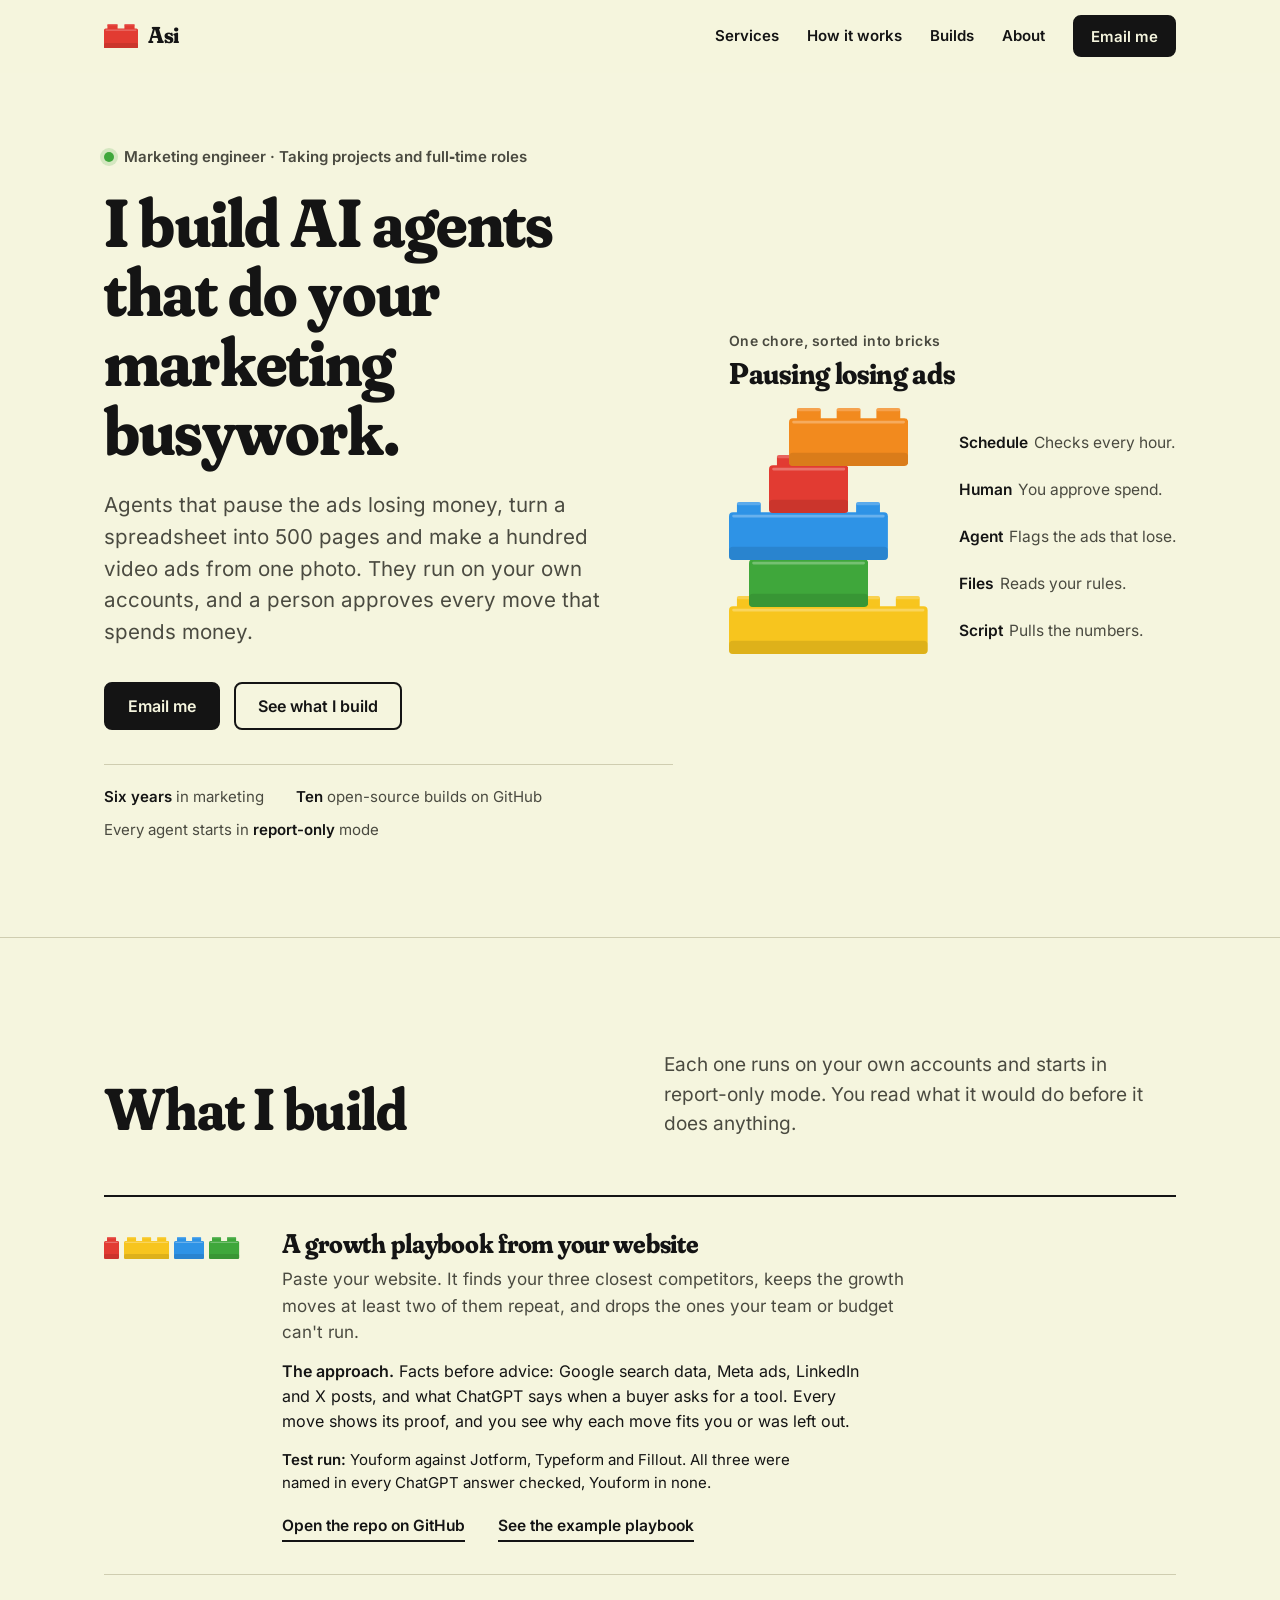
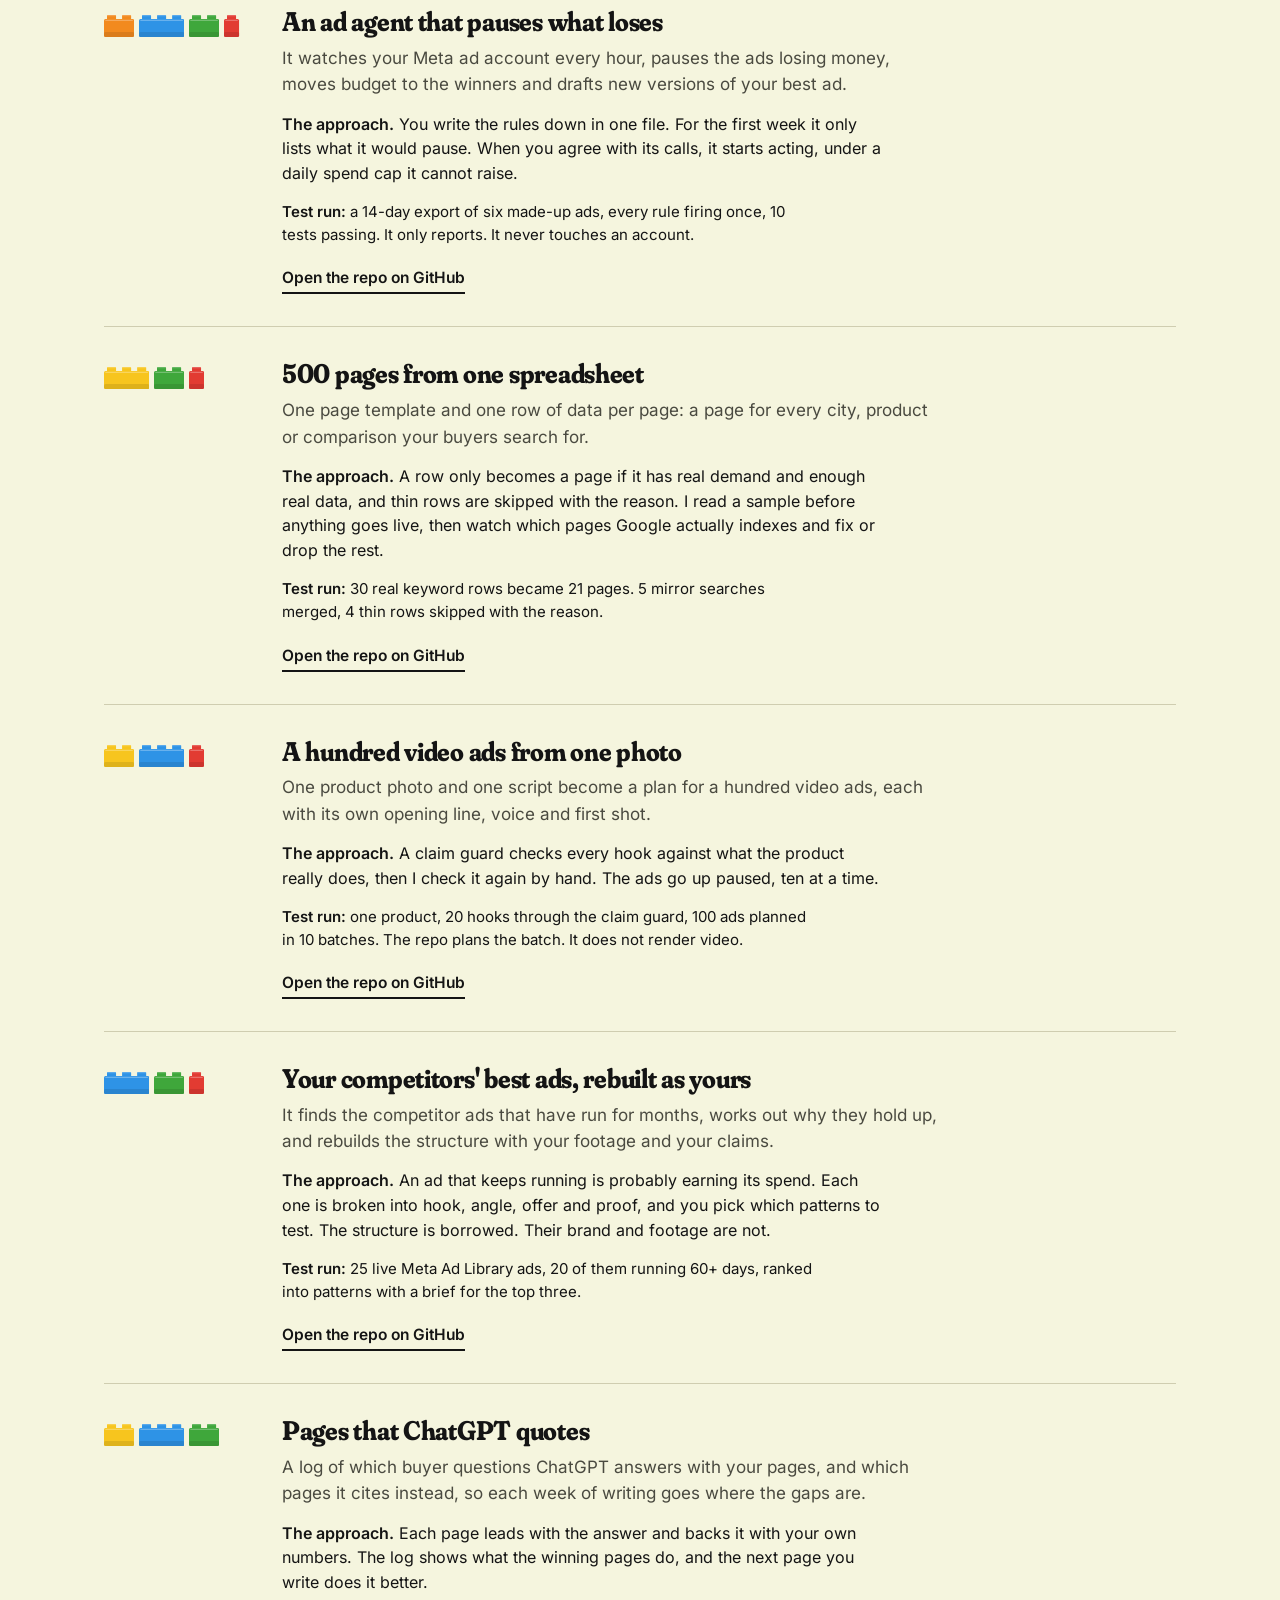
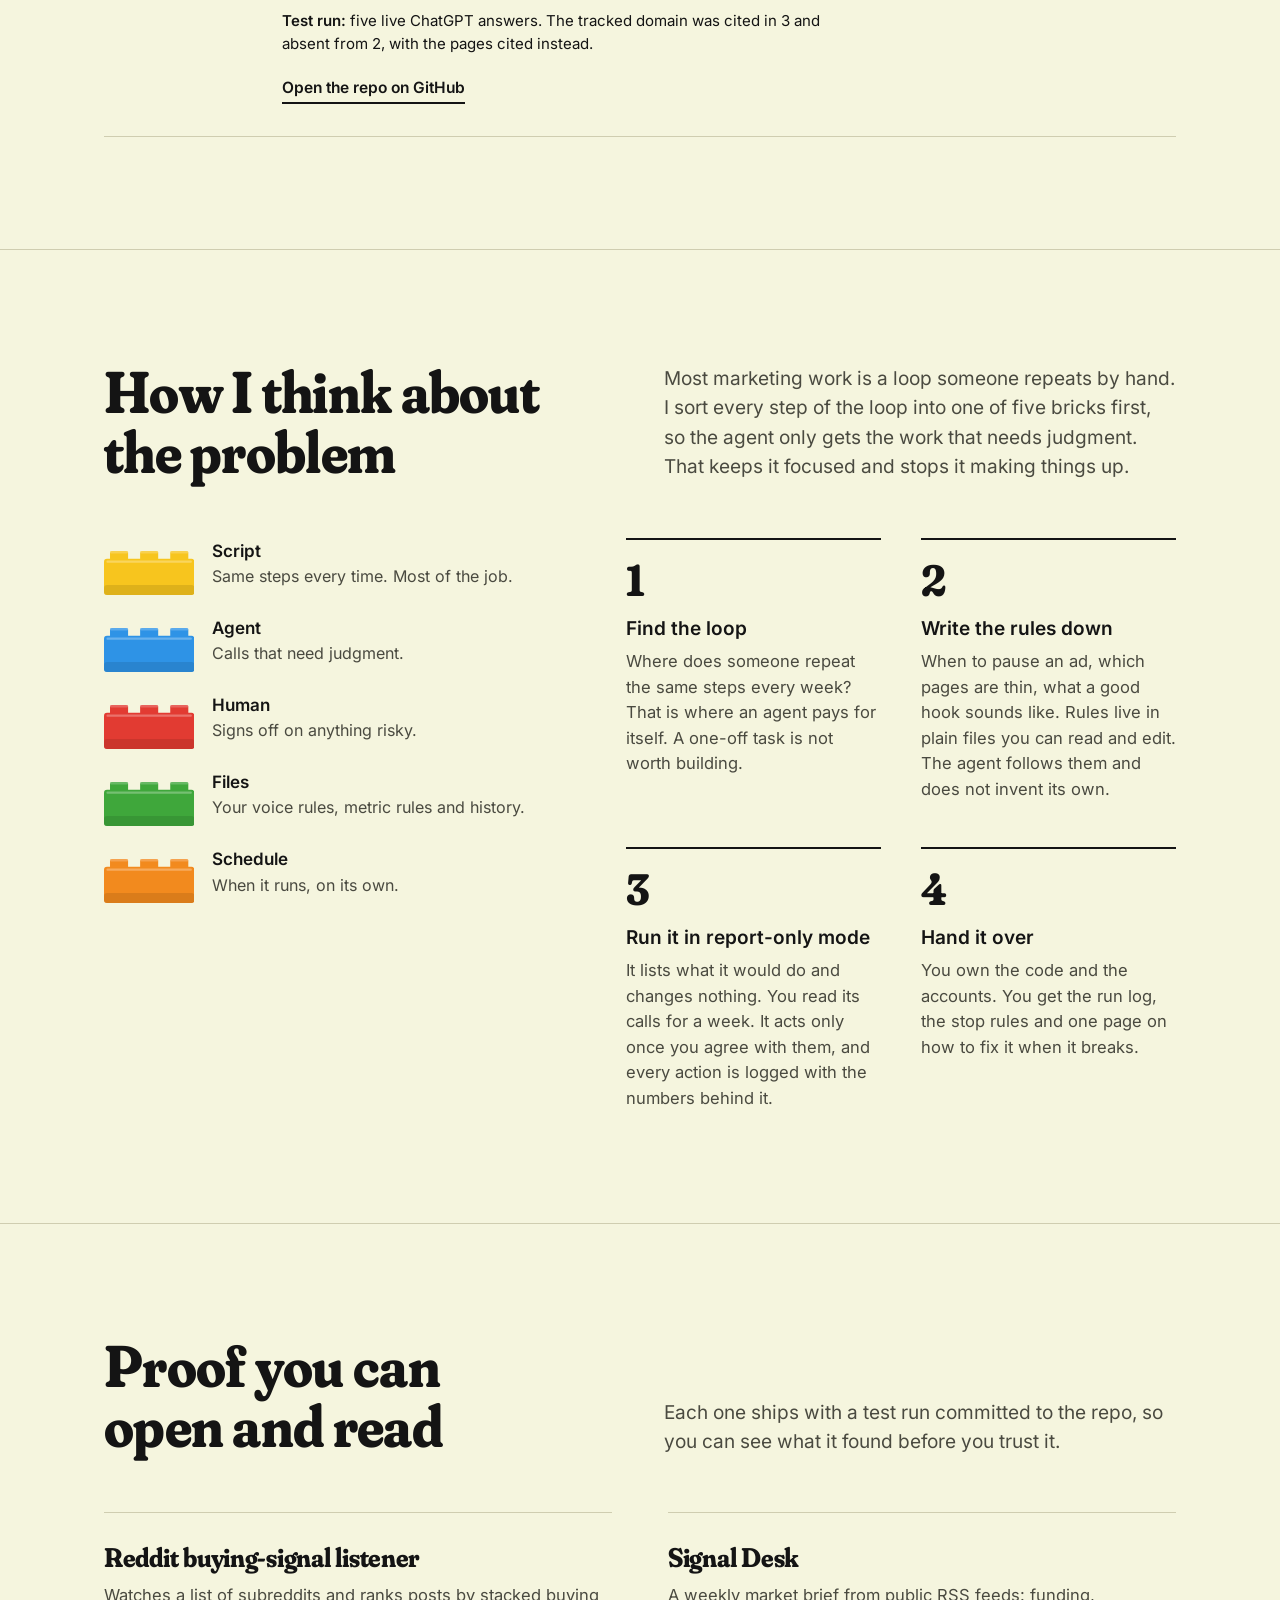
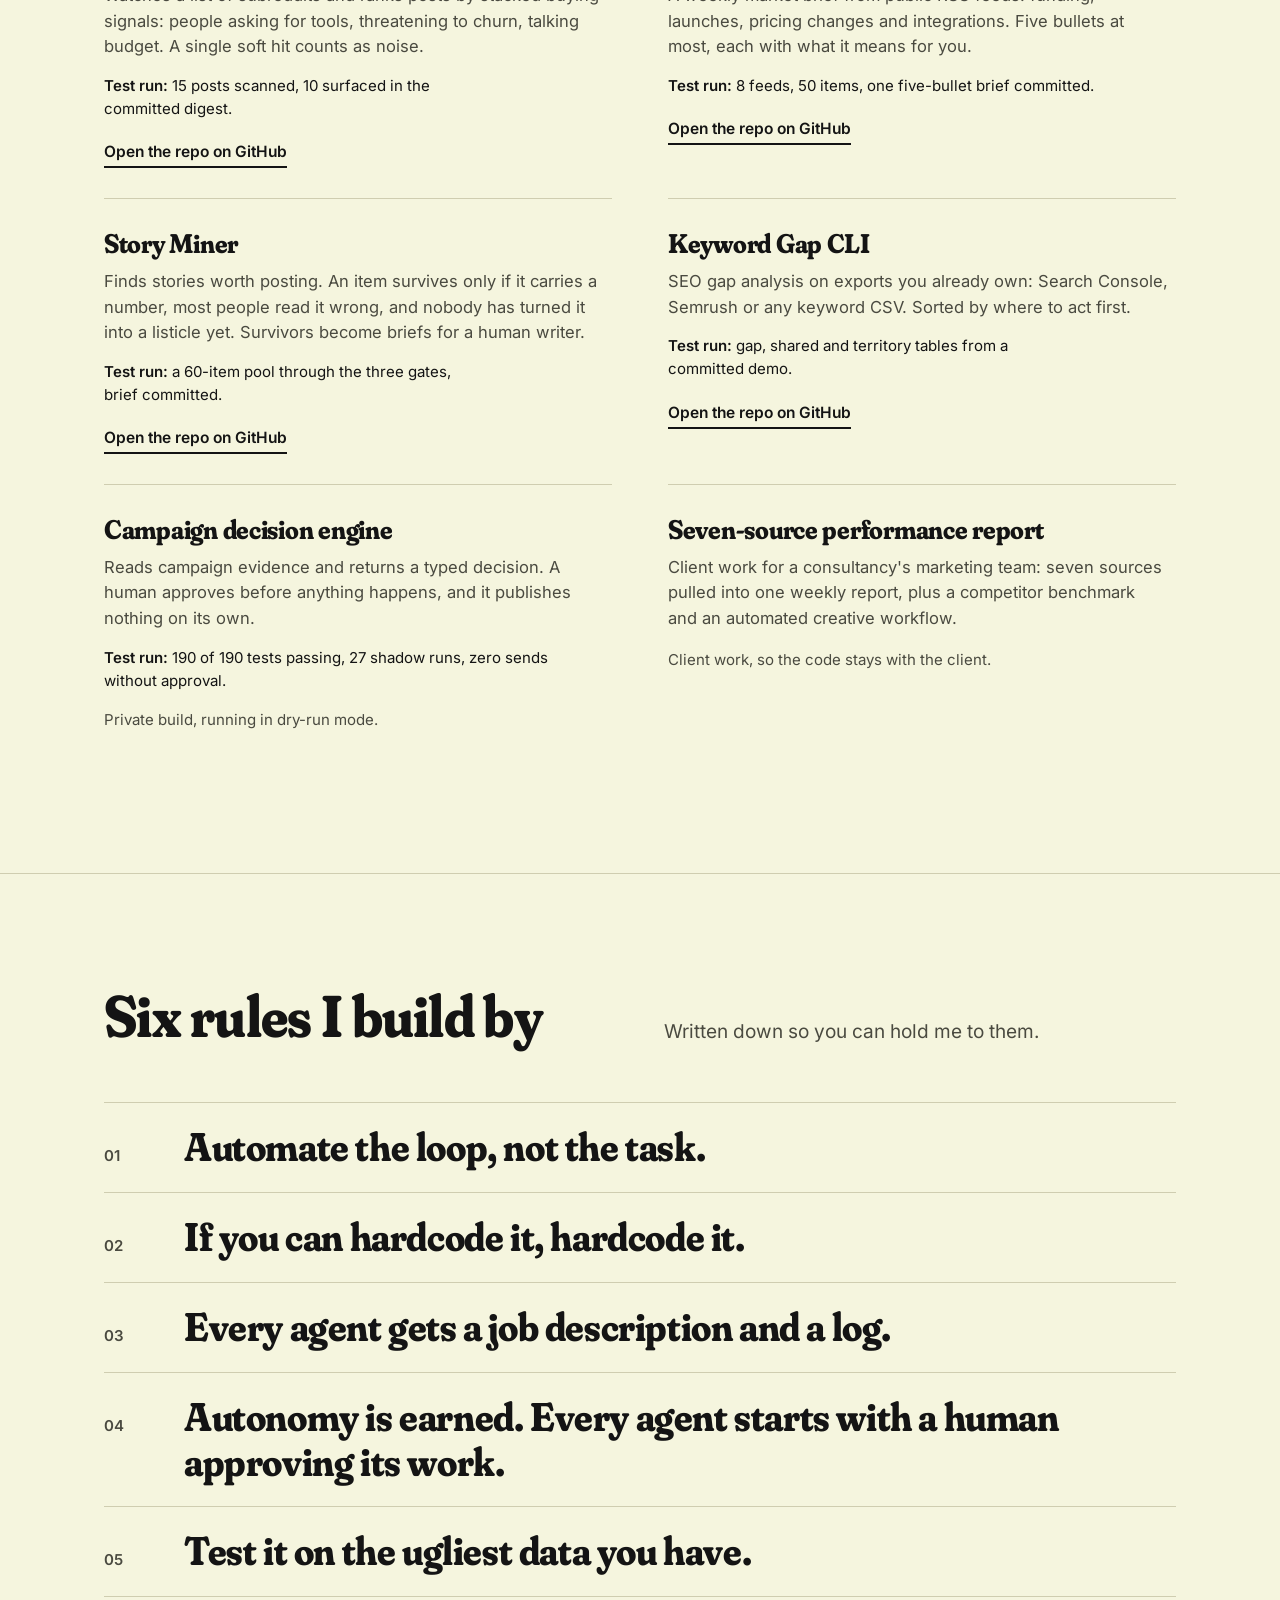
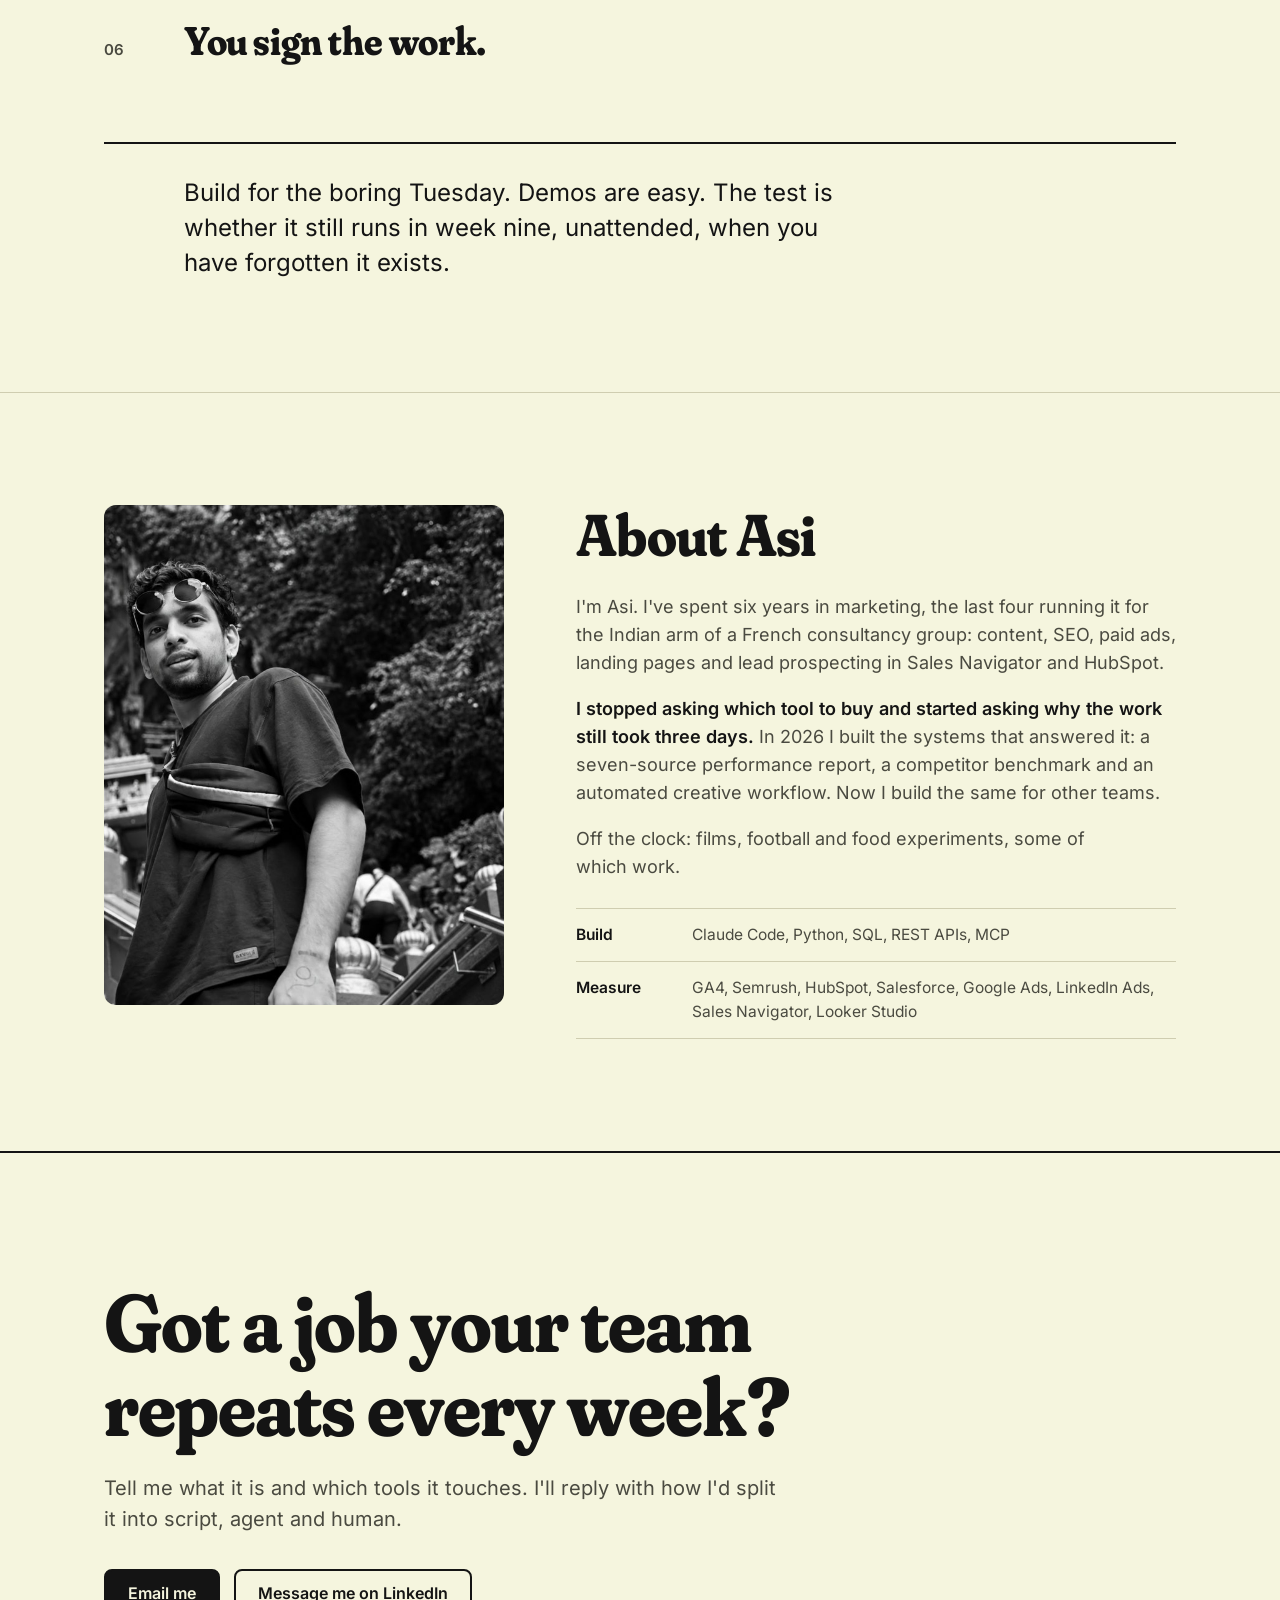
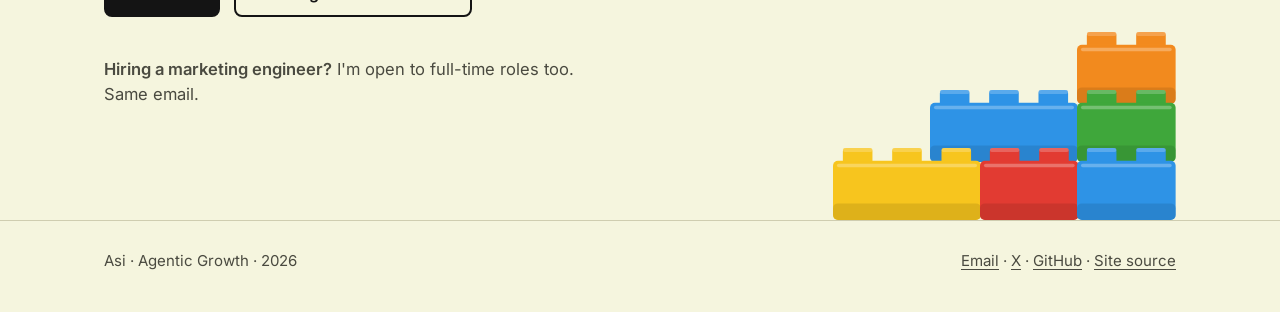
==== commit 6281bc6d: "Remove cost mentions from the site Co-Authored-By: Claude Opus 5.5 <noreply@anthropic.com> Claude-Se" ====
--- a/index.html
+++ b/index.html
@@ -251,8 +251,8 @@
         <div>
           <h3>A growth playbook from your website</h3>
           <p>Paste your website. It finds your three closest competitors, keeps the growth moves at least two of them repeat, and drops the ones your team or budget can't run.</p>
-          <p class="how"><b>The approach.</b> Facts before advice: Google search data, Meta ads, LinkedIn and X posts, and what ChatGPT says when a buyer asks for a tool. Every move shows its proof, and the page ends with the bill. A run stops at $0.50.</p>
-          <p class="proof"><b>Test run:</b> Youform against Jotform, Typeform and Fillout. All three were named in every ChatGPT answer checked, Youform in none. $0.24 in data.</p>
+          <p class="how"><b>The approach.</b> Facts before advice: Google search data, Meta ads, LinkedIn and X posts, and what ChatGPT says when a buyer asks for a tool. Every move shows its proof, and you see why each move fits you or was left out.</p>
+          <p class="proof"><b>Test run:</b> Youform against Jotform, Typeform and Fillout. All three were named in every ChatGPT answer checked, Youform in none.</p>
           <a class="go" href="https://github.com/assisDevassy/growth-playbook-agent" target="_blank" rel="noopener">Open the repo on GitHub</a>
           <a class="go" href="https://htmlpreview.github.io/?https://github.com/assisDevassy/growth-playbook-agent/blob/main/examples/youform/playbook.html" target="_blank" rel="noopener">See the example playbook</a>
         </div>
@@ -315,7 +315,7 @@
   <div class="wrap">
     <div class="shead">
       <h2 class="d">How I think about the problem</h2>
-      <p>Most marketing work is a loop someone repeats by hand. I sort every step of the loop into one of five bricks first, so the agent only gets the work that needs judgment. That keeps it cheap and stops it making things up.</p>
+      <p>Most marketing work is a loop someone repeats by hand. I sort every step of the loop into one of five bricks first, so the agent only gets the work that needs judgment. That keeps it focused and stops it making things up.</p>
     </div>
     <div class="method">
       <div class="legend" aria-label="The five bricks">
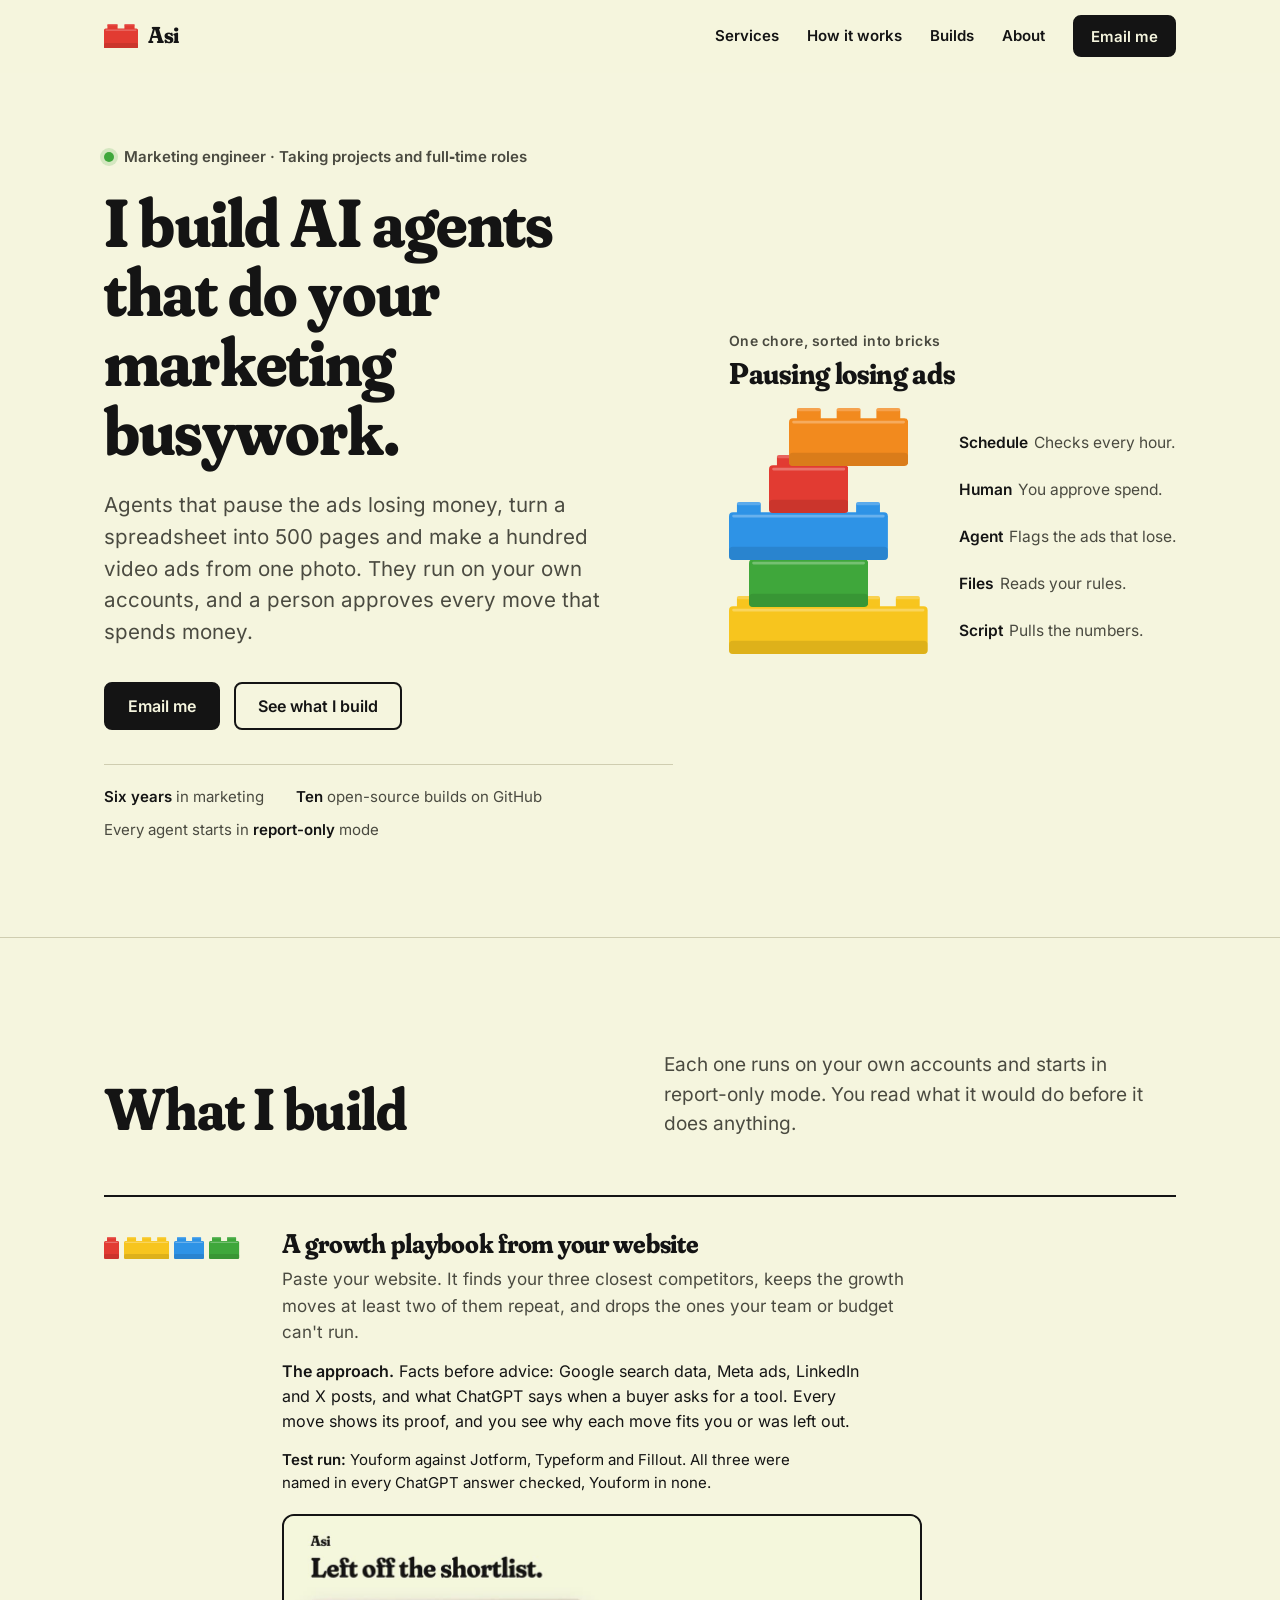
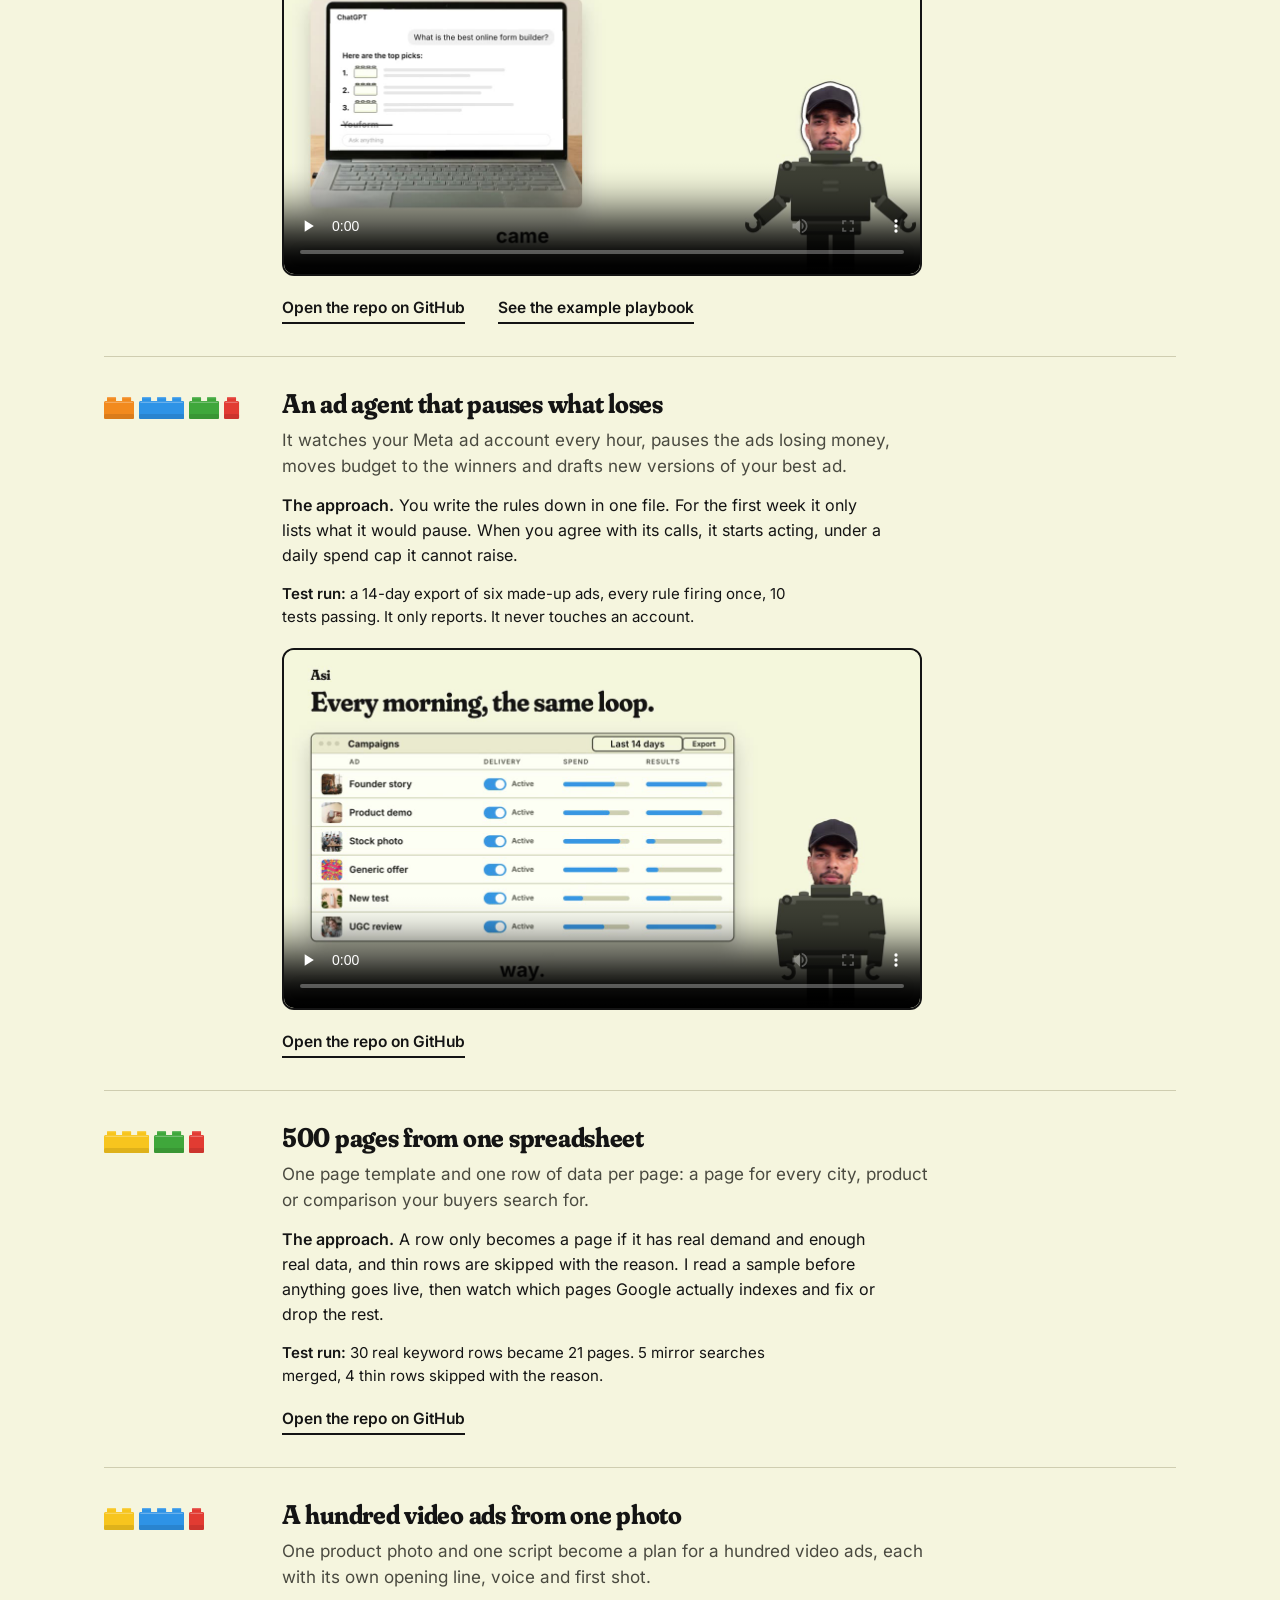
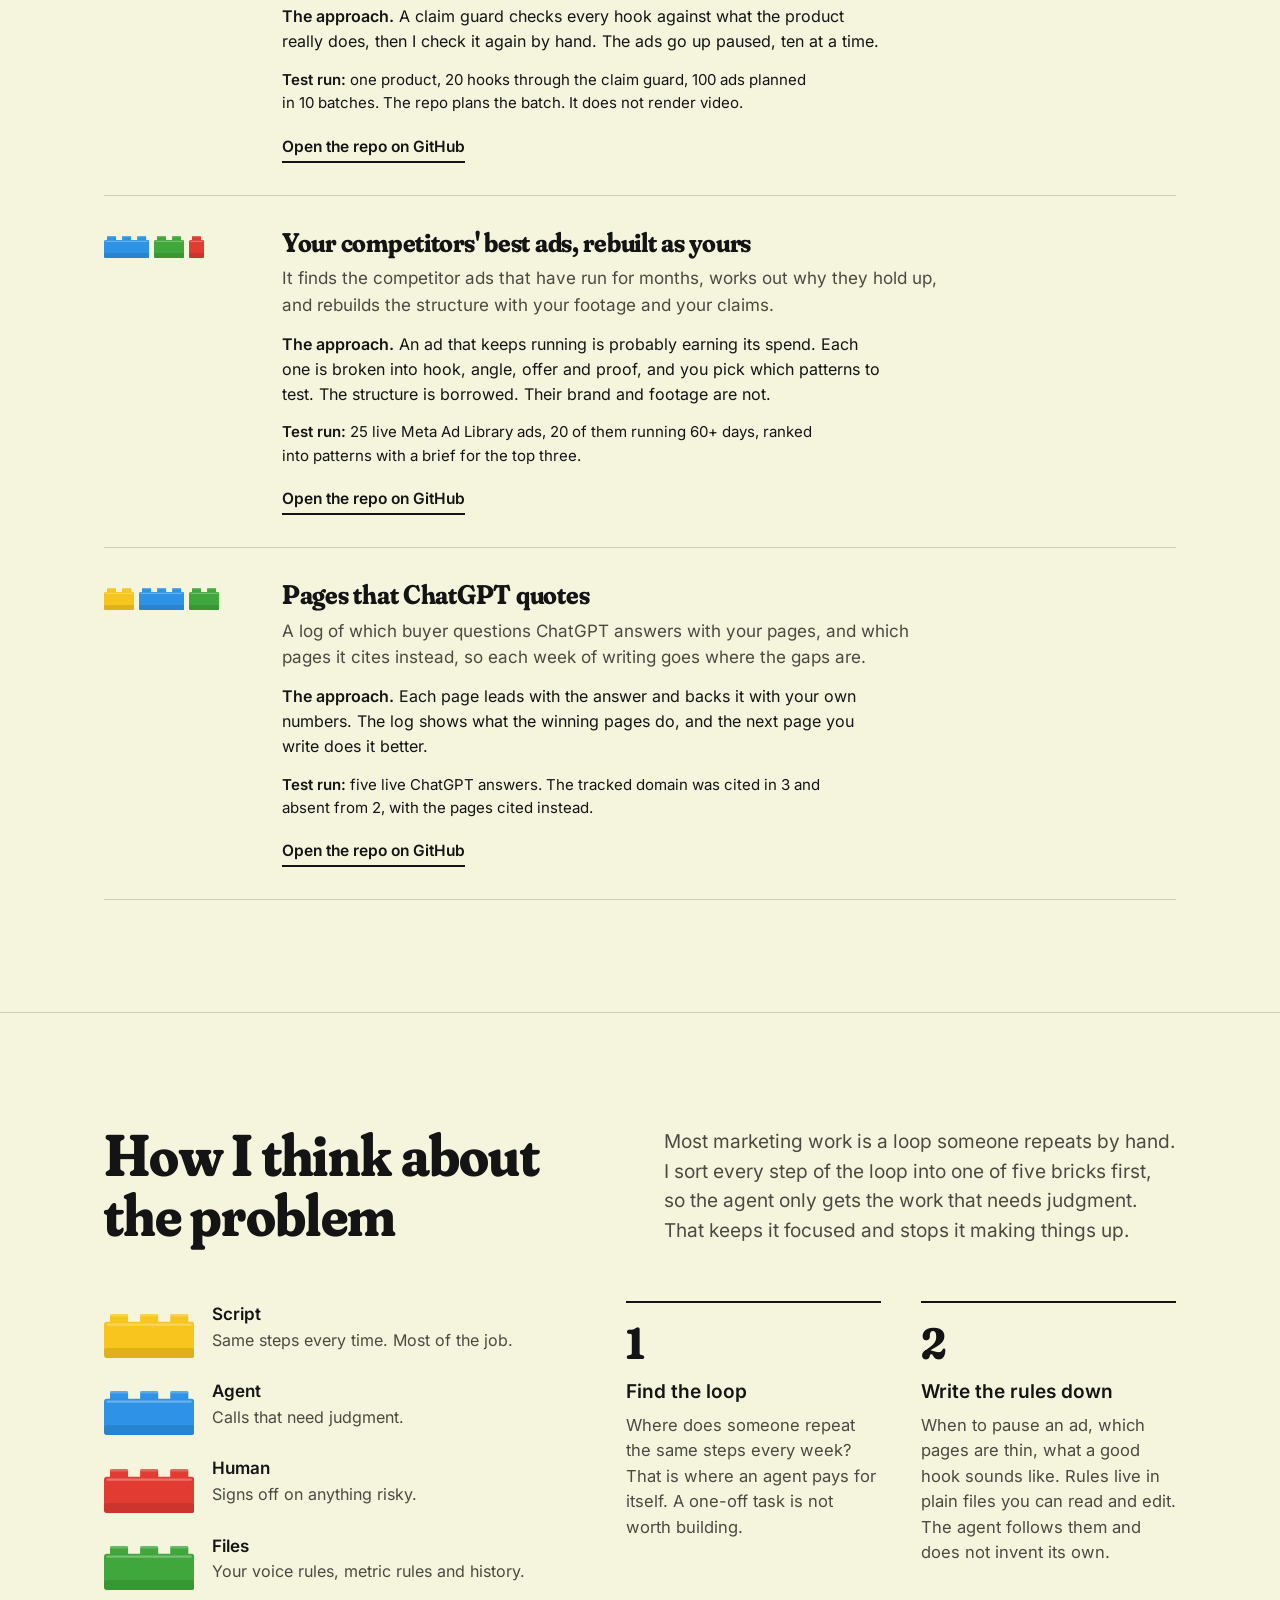
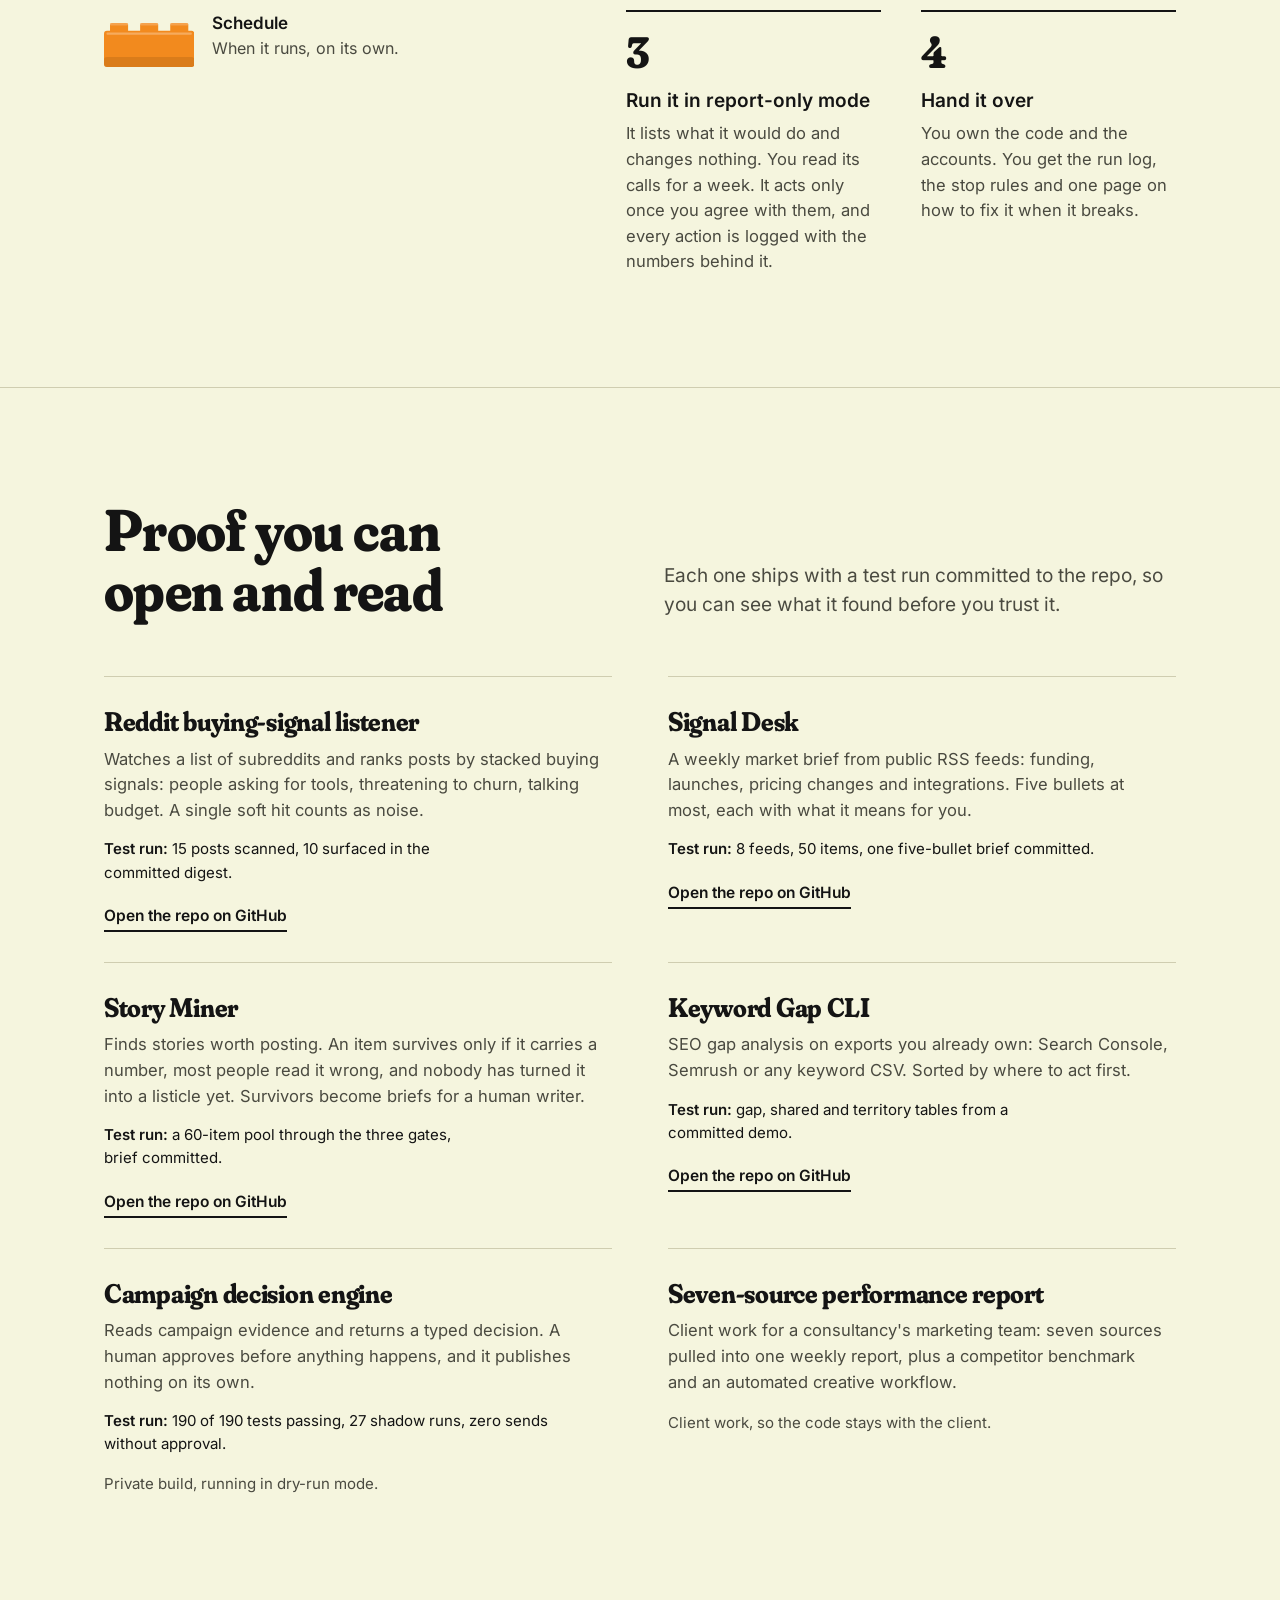
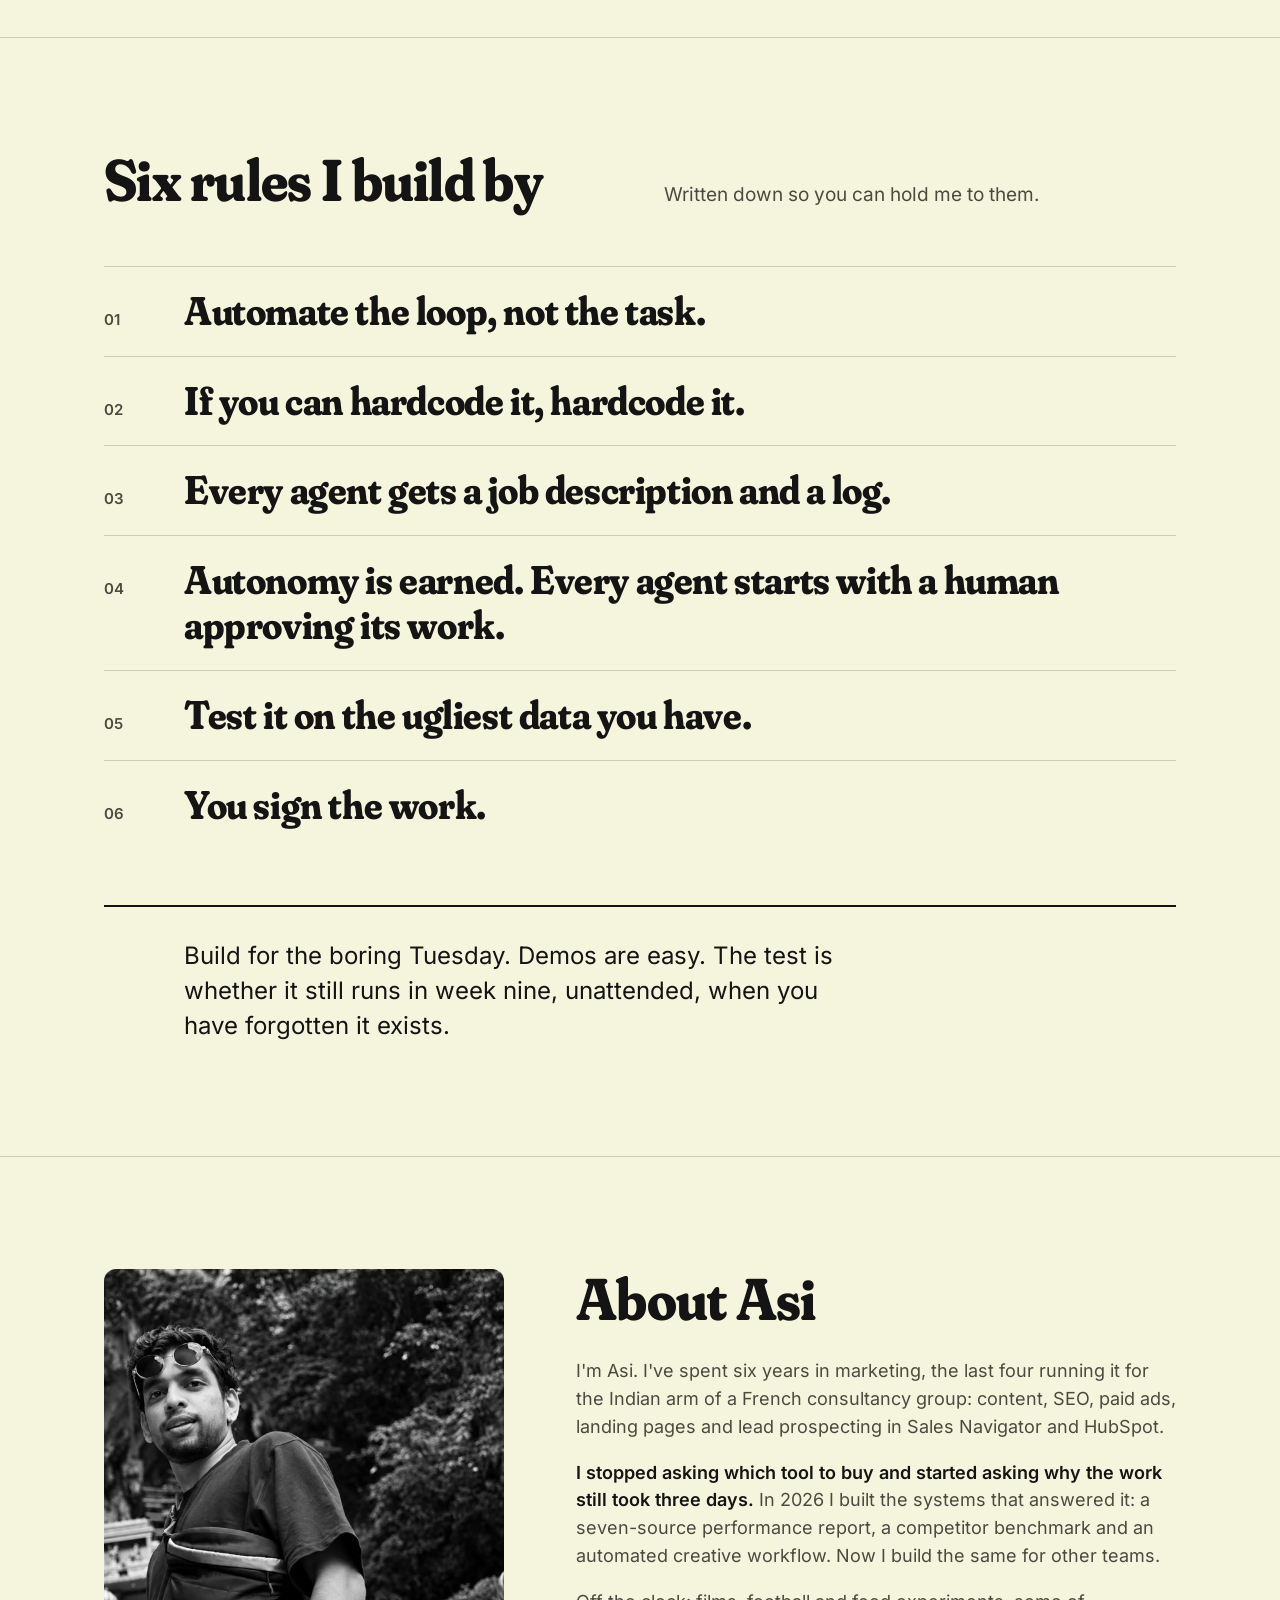
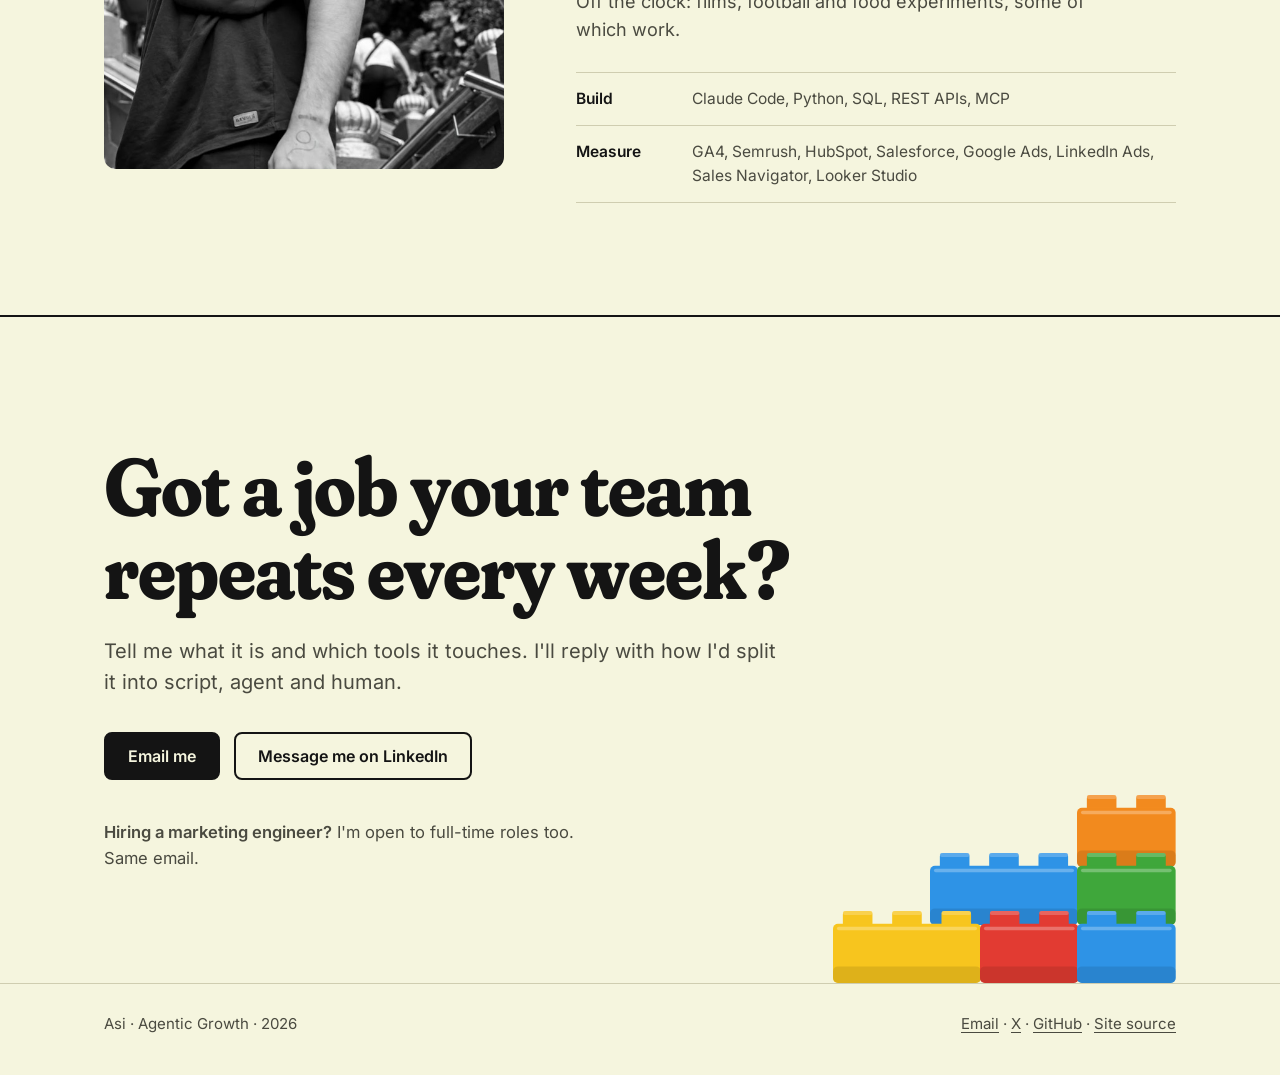
==== commit 3fc393c0: "Add files via upload" ====
--- a/index.html
+++ b/index.html
@@ -103,6 +103,9 @@
 .offer p{color:var(--ink-2);font-size:17px;margin-top:8px;max-width:60ch}
 .offer .how{color:var(--ink);font-size:16px;margin-top:14px}
 .offer .how b{font-weight:600}
+.vid{margin-top:20px;max-width:640px}
+.vid video{display:block;width:100%;height:auto;border:2px solid var(--ink);border-radius:12px;background:var(--cream-deep,#E9E8CC)}
+.vid .tall{display:none}
 
 /* method */
 .method{display:grid;grid-template-columns:.9fr 1.1fr;gap:72px}
@@ -182,6 +185,8 @@
   section.s{padding:80px 0}
   .shead{grid-template-columns:1fr;gap:16px;margin-bottom:40px}
   .offer{grid-template-columns:1fr;gap:10px;padding:24px 0}
+  .vid .wide{display:none}
+  .vid .tall{display:block;max-width:420px}
       .nav .long{display:none}
   .mark{font-size:21px}
     .steps,.builds{grid-template-columns:1fr}
@@ -253,6 +258,7 @@
           <p>Paste your website. It finds your three closest competitors, keeps the growth moves at least two of them repeat, and drops the ones your team or budget can't run.</p>
           <p class="how"><b>The approach.</b> Facts before advice: Google search data, Meta ads, LinkedIn and X posts, and what ChatGPT says when a buyer asks for a tool. Every move shows its proof, and you see why each move fits you or was left out.</p>
           <p class="proof"><b>Test run:</b> Youform against Jotform, Typeform and Fillout. All three were named in every ChatGPT answer checked, Youform in none.</p>
+          <figure class="vid"><video class="wide" controls preload="none" playsinline width="1920" height="1080" poster="video/growth-playbook-16x9.jpg" aria-label="Video: how the growth playbook agent works"><source src="video/growth-playbook-16x9.mp4" type="video/mp4"></video><video class="tall" controls preload="none" playsinline width="1080" height="1350" poster="video/growth-playbook-4x5.jpg" aria-label="Video: how the growth playbook agent works"><source src="video/growth-playbook-4x5.mp4" type="video/mp4"></video></figure>
           <a class="go" href="https://github.com/assisDevassy/growth-playbook-agent" target="_blank" rel="noopener">Open the repo on GitHub</a>
           <a class="go" href="https://htmlpreview.github.io/?https://github.com/assisDevassy/growth-playbook-agent/blob/main/examples/youform/playbook.html" target="_blank" rel="noopener">See the example playbook</a>
         </div>
@@ -264,6 +270,7 @@
           <p>It watches your Meta ad account every hour, pauses the ads losing money, moves budget to the winners and drafts new versions of your best ad.</p>
           <p class="how"><b>The approach.</b> You write the rules down in one file. For the first week it only lists what it would pause. When you agree with its calls, it starts acting, under a daily spend cap it cannot raise.</p>
           <p class="proof"><b>Test run:</b> a 14-day export of six made-up ads, every rule firing once, 10 tests passing. It only reports. It never touches an account.</p>
+          <figure class="vid"><video class="wide" controls preload="none" playsinline width="1920" height="1080" poster="video/ad-pause-agent-16x9.jpg" aria-label="Video: how the ad agent that pauses what loses works"><source src="video/ad-pause-agent-16x9.mp4" type="video/mp4"></video><video class="tall" controls preload="none" playsinline width="1080" height="1350" poster="video/ad-pause-agent-4x5.jpg" aria-label="Video: how the ad agent that pauses what loses works"><source src="video/ad-pause-agent-4x5.mp4" type="video/mp4"></video></figure>
           <a class="go" href="https://github.com/assisDevassy/ad-pause-agent" target="_blank" rel="noopener">Open the repo on GitHub</a>
         </div>
       </article>
